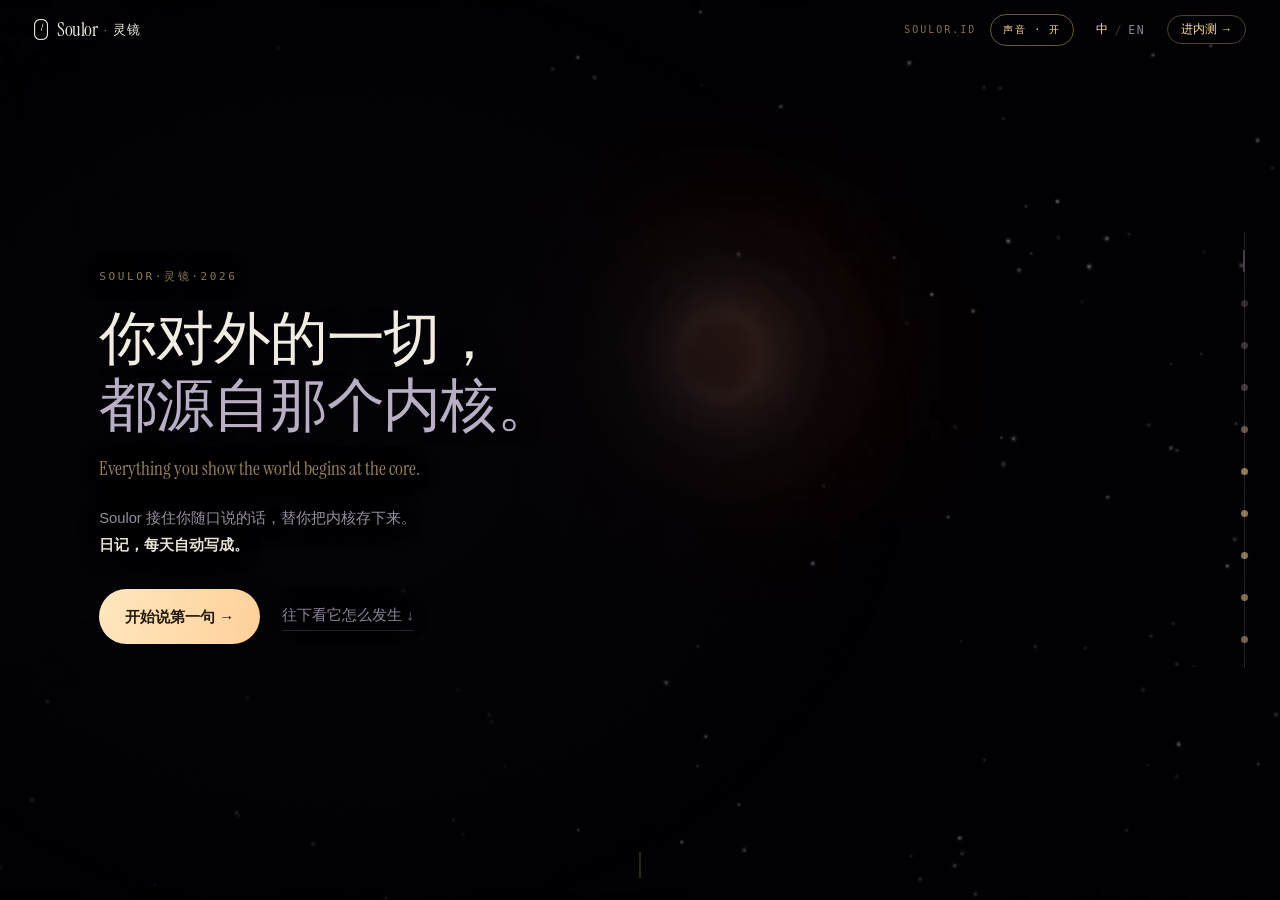
==== next/index.html @ 2510a5b5 "site/next: 撤掉 autoplay 属性（是它把画面弄死的）+ 海报推镜做成真看得见的动 Trev 从微信打开，诊断屏读数：H.264:probably（回落那个 bug 不是他遇到的）、 " ====
<!doctype html>
<!-- ══════════════════════════════════════════════════════════════════
  /next/「一夜」二版（2026-08-02 Trev 五条拍板后重造）：
  **这份文件 = 根站 deploy/index.html 逐字为底 + FILM 层**。
  Trev 原话：「第一版我更喜欢原版的uiux」「拉条直接用原版的代码」「我喜欢原版显示
  soulor.id, 然后还有做中英文版本」「手机直接照搬原版」——所以不再往旧 /next/ 里
  一块块搬原版，而是反过来：原版整个当底（hero/拉条/双语/顶栏/手机档一字不动），
  只叠两样「一夜」独有的：
    ① FILM 镜头层：#stage 十章 Seedance 实拍（ch0~ch9.webm/mp4，海报 ch*.jpg），
       原版 canvas 引擎仍在跑（readScroll 驱动文字/拉条/导航），只是 draw() 被
       window.FILM 旗子拦下、#sky 透明——画的核让位给拍的核。
    ② 氛围声 bgm.m4a：默认开（autoplay 被挡就等第一次手势，见 FILM 模块）。
  手机（≤820px）和 prefers-reduced-motion 走 LITE：只出海报不建 <video>——
  这就是旧版「演示还是在卡」的修法，也是照搬原版手机档的一部分。
  改根站文案时记得两边同步（装配记录：brain/LOG.md 2026-08-02）。
════════════════════════════════════════════════════════════════════ -->
<html lang="zh-CN">
<head>
<meta charset="utf-8">
<meta name="viewport" content="width=device-width,initial-scale=1,viewport-fit=cover">
<title>Soulor·灵镜 — 一夜</title>
<meta name="description" content="你对外的一切，都源自那个内核。Soulor 接住你随口说的话，替你把内核存下来。">
<meta property="og:title" content="Soulor·灵镜">
<meta property="og:description" content="你对外的一切，都源自那个内核。Soulor 接住你随口说的话，替你把内核存下来。">
<meta property="og:type" content="website">
<meta property="og:url" content="https://soulor.id/">
<meta name="theme-color" content="#050409">
<!-- favicon 用官网 canvas 真渲染器烘的核（05 成形那一帧裁下来）。
     旧版是 CSS radial-gradient 画的 SVG——正好违反 BRAND.md §4 头两条：
     「光衰减不能用 radial-gradient」「完美的圆是 radial-gradient 的签名」。
     重新生成：scratchpad/mkfavicon.js（按亮部质心居中裁切）。 -->
<link rel="icon" type="image/png" href="[data-uri]"><defs><radialGradient id=%22g%22><stop offset=%220%25%22 stop-color=%22%23FFF6E4%22/><stop offset=%2245%25%22 stop-color=%22%23FFD09A%22/><stop offset=%22100%25%22 stop-color=%22%23050409%22/></radialGradient></defs><rect width=%22100%22 height=%22100%22 fill=%22%23050409%22/><circle cx=%2250%22 cy=%2250%22 r=%2246%22 fill=%22url(%23g)%22/></svg>">
<link rel="stylesheet" href="font.css">
</head>
<body>
<!--
  soulor.id · 一页一格的滚动叙事站
  ────────────────────────────────────────────────────────────
  为什么是"分页"而不是连续滚动（2026-07-28 改版的核心）：
  连续滚动时，画面状态跟着滚动位置连续插值 —— 你停在哪儿它就是哪个中间态，
  永远到不了设计好的那一帧。改成 scroll-snap 分页之后，每一页都精确落在
  它的关键帧上（吸附后 scrollTop 是页高的整数倍，插值系数正好是 0 或 1），
  动图表现才稳定、每一页才是"被设计过的构图"。

  单主题：这是一个刻意的黑夜世界，不做浅色适配。这是**选择**不是遗漏 ——
  整页讲的是"星尘被引力聚拢、点亮成太阳"，白底会把它讲成另一件事。

  性能：所有逐像素的东西（雾核 / 日冕 / 光球层 / 星球）只在启动和 resize 时
  烘焙一次，烘成 offscreen sprite。主循环里只有 drawImage / arc / fillText。
-->

<style>
/* Instrument Serif 见 font.css（同域加载，禁第三方字体源——国内访问不到） */

:root{
  --bg:#050409;
  --ink:#F2EDE4;
  --ink2:#B9AFC4;
  --mut:#8B8395;
  --core:#FFD9A0;
  --core2:#E5B584;
  --line:#26202E;
  --serif:"Instrument Serif",Georgia,serif;          /* 只给拉丁 / 数字，永不套中文 */
  --sans:"PingFang SC","Hiragino Sans GB",-apple-system,BlinkMacSystemFont,sans-serif;
  --mono:ui-monospace,SFMono-Regular,Menlo,monospace;
}

*{box-sizing:border-box}
html,body{margin:0;padding:0;height:100%;overflow:hidden;background:var(--bg)}
body{
  color:var(--ink);font-family:var(--sans);font-size:15px;line-height:1.8;
  -webkit-font-smoothing:antialiased;text-rendering:optimizeLegibility;
  -webkit-text-size-adjust:100%;
}
/* 04 点亮之后：光碰到了字。幅度极小，是"被照到"不是换主题。 */
body.lit{--ink:#F6EFE2}

a{color:inherit}
a:focus-visible,button:focus-visible,#deck:focus-visible{outline:2px solid rgba(255,217,160,.55);outline-offset:3px;border-radius:4px}

/* ── 底层：canvas + 雾 + 颗粒 ── */
#sky{position:fixed;inset:0;width:100%;height:100%;z-index:0;display:block;pointer-events:none}
#fog{position:fixed;inset:0;z-index:1;pointer-events:none;display:none}
#grain{position:fixed;inset:0;z-index:1;opacity:.05;mix-blend-mode:overlay;pointer-events:none}

/* ── FILM 镜头层 ── */
#stage{position:fixed;inset:0;z-index:0;pointer-events:none;background:#050409}
.scene{position:absolute;inset:0;opacity:0;transition:opacity .9s ease;
  background-size:cover;background-position:center;background-repeat:no-repeat}
/* ch7 的四颗星球标签（约会/招聘/陪伴/还没被发明的）。
   ⚠️ 这四个词是这一章论点的落点（「每个 app 都在从零猜你是谁」），不是装饰。
   v2 重建时它们随 canvas 一起消失了——原版是画在 canvas 上的，而 FILM 版把
   canvas 整个关了（#sky opacity 0），于是桌面手机都只剩四个没名字的球。
   现在改成 DOM，坐标钉在**画面的归一化坐标**上，由 layoutPlabs() 按
   object-fit:cover 的真实取景框换算成屏幕坐标（换素材＝重量一次质心）。
   中英切换白送：挂了 data-en，语言切换器扫的就是这个属性。 */
.plab{position:absolute;white-space:nowrap;z-index:2;
  font-family:var(--mono);font-size:clamp(9px,.72vw,11px);letter-spacing:.16em;
  color:rgba(255,217,160,.72);text-shadow:0 1px 6px rgba(5,4,9,.95);
  font-style:normal;pointer-events:none;opacity:0;transition:opacity .7s ease .5s}
.scene.on .plab{opacity:1}
.scene.on{opacity:1}
.scene video{position:absolute;inset:0;width:100%;height:100%;object-fit:cover;
  opacity:0;transition:opacity .6s ease}
.scene video.vp{opacity:1}
/* ── 氛围声开关（默认开，见 FILM 模块）── */
#snd{background:none;border:1px solid var(--line);color:var(--mut);border-radius:999px;
  font-family:var(--mono);font-size:10px;letter-spacing:.16em;padding:8px 12px;cursor:pointer;
  transition:color .3s,border-color .3s;white-space:nowrap}
#snd.on{color:var(--core);border-color:rgba(255,217,160,.4)}
@media(max-width:560px){#snd{padding:7px 9px;letter-spacing:.1em}}
/* ch4 是一次性叙事章（弧从左到右生成）：桌面底图用「空场」首帧，避免 满弧海报→空场视频
   的闪跳；手机 LITE 只看海报，必须是完成态满弧——所以只在桌面覆盖。!important 压 inline。 */
@media(min-width:821px){.scene[data-i="4"]{background-image:url(ch4-first.jpg)!important}}

/* ══ 手机版式三版：字上·带下（Trev 2026-08-02：「第4页的排版是最好的，其他字放得过低；
   字在中间是最重要的，阅读体验做好，再根据手机排版调背景位置」）══
   二版的思路是「按章裁切竖屏画面」——裁就必有取舍（七章主体曾整个被裁在画外，
   救回来又压了字）。三版换逻辑：**背景不再竖裁**，整幅 16:9 横带摆在字的下方
   （ch7 羽化带的推广），主体永远完整、字永远从顶上开始（ch4 范式）。
   带的几何：宽=屏宽，高=vw×9/16（402→226px），钉在纵向 74%（402×774 上带占
   [52%,82%] 屏高；375×667 上 [51%,82%]——两档几乎一致，一套羽化段通用）。
   字的对比度仍由 section::before 暗罩层独立保证（后面的块，上暗下透）。 */
@media(max-width:820px){
  /* 带**贴屏底**（Trev：字居中优先，背景位置服从排版）：402×774 上带占 [71%,100%]，
     主体（太阳/星球）落在 ≈85% 屏高——正好在正文块下方那条透出带里。
     钉 84% 那版被暗罩连带压掉了，ch7 的星球标签几乎看不见（联络表逮的）。 */
  .scene{background-size:100% auto!important;background-position:center 100%!important;
    background-repeat:no-repeat;
    /* 只羽化带顶（带底贴屏边不用羽）：段位贴着带算，带顶 ≈71% 屏高 */
    -webkit-mask-image:linear-gradient(180deg,transparent 64%,#000 76%,#000 100%);
    mask-image:linear-gradient(180deg,transparent 64%,#000 76%,#000 100%)}
  /* 视频同几何：contain 到屏宽、钉同一纵位——和海报带严丝合缝，全帧无裁切 */
  .scene video{object-fit:contain;object-position:center 100%}
  /* 背景层按章提亮（字的对比度靠暗罩层，与此无关）。暗章 1.4~1.5；
     烬日只 1.12（提多了就"点亮"了）；亮章不提。 */
  .scene{filter:brightness(var(--mb,1)) saturate(1.05)}
  .scene[data-i="0"]{--mb:1.75}
  .scene[data-i="1"]{--mb:1.7}
  .scene[data-i="2"]{--mb:1.65}
  .scene[data-i="3"]{--mb:1.65}
  .scene[data-i="4"]{--mb:1.7}
  /* ch6 是「已成形但还没点亮」的烬日，本来就该是十章里最暗的一章——但 1.25 档在
     手机上整屏峰值只有 109，等于没有亮点（一团看不出形状的灰）。提到 1.45 后峰值
     ≈124，仍不到 ch5 的一半（255），"还没亮"读得出来，形状也终于看得见。 */
  .scene[data-i="6"]{--mb:1.45}
  /* ch7 素材本身就是十章里最亮的（峰 251），1.5 档只是把整幅雾一起抬起来、
     黑场发灰、星球反而糊在背景里。1.2 档黑得下去，四颗星球才立得出来。
     ⚠️ 核心那团发灰是**素材自带**的（源图核心像素 (255,255,217)，盘内近中性灰），
     不是这里提亮提出来的——降到 1.0 照样灰。要根治得重生成 ch7，留给下一轮。 */
  .scene[data-i="7"]{--mb:1.2}
  .scene[data-i="5"]{--mb:1.15}
  .scene[data-i="8"]{--mb:1.2}
  .scene[data-i="9"]{--mb:1.2}
  /* 🔴 海报自己的推镜——**这是"页面还活着"的下限，不是装饰**。
     微信/QQ 等 App 内置浏览器对静音视频自动播放是**硬拦截**（平台规则，绕不过，
     Trev 真机诊断屏实锤 NotAllowedError）。视频播不了的时候，页面全靠这一层还在动；
     它一停，用户看到的就是一张死图——2026-08-02 Trev 从微信打开：「动画都没了」。
     原来 26s 走 5% 缩放，算下来每秒变化 0.2%，等于没动。现在 20s 走 8.5%，看得见。
     ⚠️ **只许纵向推近，不许左右横移**：Trev 早前明令「画面左右乱动」要修掉。
     ⚠️ 曲线必须是 **linear**：ease-in-out 在一个来回的两端几乎是静止的，用户什么时候
     看到全凭运气——实测同一条动画，落在慢相位时 5s 只有 3.6% 的像素在变，快相位有 11%。
     推镜要的是匀速，不是呼吸。
     transform-origin 钉在底边——画面带本来就贴屏底，从中心缩放会把带的下沿顶出画外。 */
  .scene{transform-origin:50% 100%}
  .scene.on{animation:mbdrift 20s linear infinite alternate}
  .scene.on:has(video.vp){animation:none}   /* 视频真播起来了就让位给它 */
  @keyframes mbdrift{
    from{transform:scale(1.015) translateY(0)}
    to{transform:scale(1.10) translateY(-2%)}
  }
  @media(prefers-reduced-motion:reduce){.scene.on{animation:none}}
  .plab{font-size:8.5px;letter-spacing:.1em}
}

/* ── 分页容器 ──
   固定满屏 + 自己滚动：section 用 height:100% 就精确等于视口高，
   完全绕开 vh/svh 和移动端地址栏收合带来的高度抖动。 */
#deck{
  position:fixed;inset:0;z-index:2;
  overflow-y:scroll;overflow-x:hidden;
  scroll-snap-type:y mandatory;
  overscroll-behavior:contain;
  -webkit-overflow-scrolling:touch;
  scrollbar-width:none;
}
#deck::-webkit-scrollbar{display:none}
#deck.scrubbing{scroll-snap-type:none}

section{
  position:relative;height:100%;width:100%;
  scroll-snap-align:start;scroll-snap-stop:always;
  display:flex;align-items:center;
  padding:0 clamp(24px,6vw,80px);
}
/* 正文列局部径向暗化：让字永远不压在亮部上。
   贴在 section 上做整幅出血 —— 贴在文字列上会在盒子边缘留一道可见的接缝。 */
section::before{
  content:'';position:absolute;inset:0;z-index:-1;pointer-events:none;
  background:radial-gradient(58% 70% at 27% 50%,rgba(5,4,9,.88),rgba(5,4,9,.52) 44%,rgba(5,4,9,0) 76%);
}
/* 照亮页的暗化区要压在文字上，不能盖住左上那个核——这一页的论点就是那个核 */
#planets::before{background:radial-gradient(52% 46% at 26% 74%,rgba(5,4,9,.94),rgba(5,4,9,.62) 46%,rgba(5,4,9,0) 78%)}

.col{
  position:relative;width:100%;max-width:560px;
  padding:76px 0 64px;
  text-shadow:0 1px 24px rgba(5,4,9,.9);
}

/* ── 入场：行升起 ── */
.ln{display:block;overflow:hidden;padding-bottom:.09em;margin-bottom:-.09em}
.ln>i{display:block;font-style:normal;transform:translateY(110%);transition:transform .78s cubic-bezier(.16,.8,.24,1)}
.on .ln>i{transform:none}
.on .ln:nth-child(1)>i{transition-delay:.04s}
.on .ln:nth-child(2)>i{transition-delay:.14s}
.fu{opacity:0;transform:translateY(9px);transition:opacity .7s ease,transform .7s ease}
.on .fu{opacity:1;transform:none}
.on .fu.d1{transition-delay:.24s}
.on .fu.d2{transition-delay:.36s}
.on .fu.d3{transition-delay:.50s}
.on .fu.d4{transition-delay:.62s}

/* ── 字级：同时对宽度和高度做 clamp，矮屏自动收，保证一页装得下 ── */
.eyebrow{
  font-family:var(--mono);font-size:9.5px;letter-spacing:.22em;
  color:rgba(255,217,160,.55);margin:0 0 18px;line-height:1.6;
}
h1,h2{
  margin:0;font-family:var(--sans);font-weight:500;
  font-size:clamp(24px,min(4.6vw,5.3vh),50px);
  line-height:1.25;letter-spacing:-.01em;
}
.l1{color:var(--ink);transition:color .8s ease}
.l2{color:var(--ink2);transition:color .8s ease}
.en{
  margin:15px 0 0;font-family:var(--serif);font-weight:400;
  font-size:clamp(14px,min(1.6vw,2.1vh),19px);line-height:1.42;color:rgba(255,217,160,.6);
}
.body{margin:19px 0 0;font-size:clamp(13px,min(1.16vw,1.72vh),14.8px);line-height:1.78;color:#98909F}
.sub{margin:19px 0 0;font-size:clamp(13px,min(1.16vw,1.72vh),14.8px);line-height:1.76;color:#98909F}
.sub b{color:#E8E2D6;font-weight:600}
.sub .nb{display:block;white-space:nowrap}
@media(max-width:640px){.sub .nb{white-space:normal}}

/* ── hero ── */
.actions{margin-top:26px;display:flex;flex-wrap:wrap;gap:12px 18px;align-items:center}
.cta{
  display:inline-flex;align-items:center;gap:8px;padding:12px 22px;border-radius:999px;
  text-decoration:none;font-size:13.5px;font-weight:600;text-shadow:none;
  color:#241A0C;background:linear-gradient(100deg,#FFE7BE,#FFD09A);
  box-shadow:0 0 0 0 rgba(255,209,154,.4);transition:box-shadow .4s ease,transform .25s ease;
}
.cta:hover{box-shadow:0 0 32px 0 rgba(255,209,154,.28);transform:translateY(-1px)}
.ghost{font-size:13px;color:#8B8395;text-decoration:none;border-bottom:1px solid #2A2632;padding-bottom:2px}
.ghost:hover{color:#C9C1D4}
.hint{
  position:absolute;left:50%;bottom:22px;width:1px;height:26px;
  background:rgba(255,217,160,.35);transform-origin:top center;
  transform:translateX(-50%);animation:breathe 3s ease-in-out infinite;
}
@keyframes breathe{
  0%,100%{transform:translateX(-50%) scaleY(.34);opacity:.5}
  50%    {transform:translateX(-50%) scaleY(1);opacity:1}
}

/* ── 通用 vignette 卡 ── */
.card{
  margin:22px 0 0;max-width:420px;padding:15px 18px;border-radius:14px;
  background:rgba(20,16,25,.78);border:1px solid #2E2A3A;
  backdrop-filter:blur(6px);-webkit-backdrop-filter:blur(6px);text-shadow:none;
}
.lab{font-family:var(--mono);font-size:9.5px;letter-spacing:.2em;color:rgba(255,217,160,.55);line-height:1.6}
.foot{margin-top:10px;font-family:var(--mono);font-size:9.5px;letter-spacing:.14em;color:#7C7488;line-height:1.6}
.bub{max-width:92%;padding:9px 13px;border-radius:14px;font-size:13.4px;line-height:1.6;width:fit-content}
.bub.me{
  margin:11px 0 0 auto;border-bottom-right-radius:5px;color:#EFE7DA;
  background:linear-gradient(100deg,rgba(255,222,180,.17),rgba(255,205,150,.10));
  border:1px solid rgba(255,217,160,.22);
}
.bub.ai{margin:9px auto 0 0;border-bottom-left-radius:5px;color:#B4ABBE;background:transparent;border:1px solid #302B3C}
.face{margin:11px 0 0;font-size:15.4px;line-height:1.68;color:#E4DCEB}
.face.sm{font-size:13.6px;line-height:1.72;color:#C6BDD2}
.dateline{margin-top:11px;font-size:13.6px;color:var(--core2);line-height:1.4}
.dateline .n{font-family:var(--serif);font-size:19px;letter-spacing:.01em}

/* ── 05 两条轴：六个人格声音 × 四个生活场景 ──
   🔴 这两个数字和 chip 名字必须跟代码对账，别照抄文档：
   `mirror/src/services/context.ts` 的 ALL_CATEGORIES / ALL_DOMAINS。
   2026-07-29 第三轮同时动过两条轴：品类新增「应对风格」（6 个）；
   场景把 自我/生活/成长 并进「独处」（4 个）。 */
.axes{margin:18px 0 0;display:flex;flex-direction:column;gap:9px}
.ax{display:flex;flex-wrap:wrap;gap:6px;align-items:center}
.axlab{
  font-family:var(--mono);font-size:9px;letter-spacing:.18em;line-height:1.5;
  color:rgba(255,217,160,.5);margin-right:1px;white-space:nowrap;
}
.chips{display:flex;flex-wrap:wrap;gap:6px;margin:20px 0 0}
.chip{
  font-family:var(--mono);font-size:10px;letter-spacing:.08em;line-height:1.5;
  border:1px solid var(--line);border-radius:999px;padding:4px 10px;color:#9C93A8;
  background:rgba(12,10,17,.5);text-shadow:none;
}
.duo{display:grid;gap:10px;grid-template-columns:1fr;margin-top:18px}
@media(min-width:641px){.duo{grid-template-columns:1fr 1fr}}
.duo .card{margin:0;max-width:none;padding:14px 15px}
.duo .card p{margin:8px 0 0;font-size:13.4px;line-height:1.62;color:#DCD4E4}
.duo .card.dim{background:rgba(13,11,18,.72);border-color:#241F2E}
.duo .card.dim p{color:#948BA1}
.duo .card.dim .lab{color:rgba(255,217,160,.32)}
.duo .card.dim .foot{color:#5F5870}

/* ── 06 词源行 ── */
.etym{margin:24px 0 0;font-size:clamp(13px,min(1.2vw,1.8vh),15px);line-height:1.8;color:var(--ink2)}
.etym .s{font-family:var(--serif);font-size:1.18em;letter-spacing:.01em;color:#DCCDB6}

/* ── 07 三张事实卡 ── */
.facts{display:flex;flex-direction:column;gap:10px;margin-top:20px;max-width:460px}
.fact{
  padding:13px 17px;border-radius:14px;text-shadow:none;
  background:rgba(20,16,25,.78);border:1px solid #2E2A3A;
  backdrop-filter:blur(6px);-webkit-backdrop-filter:blur(6px);
}
.fact p{margin:6px 0 0;font-size:13.4px;line-height:1.64;color:#ADA4B8}

/* ── 08 begin ── */
#begin{flex-direction:column;justify-content:center;align-items:stretch}
#begin .col{max-width:840px;padding:0}
.mailrow{margin:20px 0 0;font-family:var(--mono);font-size:12px;color:#8B8395;letter-spacing:.04em}
.mailrow a{color:var(--core);text-decoration:none;border-bottom:1px solid rgba(255,217,160,.25);padding-bottom:1px;transition:border-color .3s ease}
.mailrow a:hover{border-bottom-color:var(--core)}
.footbar{
  position:absolute;left:clamp(24px,6vw,80px);right:clamp(24px,6vw,80px);bottom:20px;
  padding-top:14px;border-top:1px solid var(--line);
  display:flex;justify-content:space-between;align-items:center;gap:10px 20px;flex-wrap:wrap;
}
.footbar .l{font-size:12px;color:var(--mut)}
.footbar .r{font-family:var(--mono);font-size:10px;letter-spacing:.16em;color:rgba(255,217,160,.45)}

/* ── Nav ── */
#nav{
  position:fixed;top:0;left:0;right:0;z-index:30;
  display:flex;align-items:center;gap:14px;
  padding:13px clamp(18px,4vw,34px);
  border-bottom:1px solid transparent;
  transition:background .45s ease,backdrop-filter .45s ease,border-color .45s ease;
}
#nav.scrolled{background:rgba(5,4,9,.55);backdrop-filter:blur(12px);-webkit-backdrop-filter:blur(12px);border-bottom-color:var(--line)}
#nav .brand{display:flex;align-items:center;gap:9px;text-decoration:none}
/* 就是 App 里那张 logo-mark.png（一面竖向胶囊镜，内里一道斜切反光）。
   它是 alpha 形状、RN 用 tintColor 上色，所以网页侧也走 mask-image 而不是 <img>，
   这样才能跟 App 一样按主题着色，而不是烙死一个颜色。 */
#nav .mark{
  width:14px;height:21.2px;flex:none;background:#F4EFE6;
  -webkit-mask:url([data-uri]) center/contain no-repeat;
          mask:url([data-uri]) center/contain no-repeat;
}
#nav .wordmark{font-family:var(--serif);font-size:19px;letter-spacing:-.022em;color:#F4EFE6;line-height:1}
/* 字标定稿②「同色一体」（2026-08-02 Trev 拍板，规范 brain/BRAND.md §5）：Soulor·灵镜 中点相连、
   灵镜同主字色、字号=拉丁×0.68、字距 .05em；中点主字色 55% 透明。 */
#nav .dotmark{color:#F4EFE6;opacity:.55;font-size:13px;line-height:1;margin:0 -3px}
#nav .zhmark{color:#F4EFE6;font-size:13px;letter-spacing:.05em;line-height:1}
#nav .dom{font-family:var(--mono);font-size:10px;letter-spacing:.2em;color:rgba(255,217,160,.5);margin-left:auto}
#nav .pill{
  font-size:11.5px;padding:6px 13px;border-radius:999px;line-height:1.3;
  border:1px solid rgba(255,217,160,.3);color:var(--core);text-decoration:none;white-space:nowrap;
  transition:background .3s ease,border-color .3s ease;
}
#nav .pill:hover{background:rgba(255,217,160,.1);border-color:rgba(255,217,160,.55)}
@media(max-width:430px){#nav .dom{display:none}#nav .pill{margin-left:auto}}

/* ── 中/EN 切换 ──
   两种语言都放在同一个文件里（每个文案元素挂 data-en），切换只换 textContent。
   不做两个 HTML：官网现在是「一个自包含文件、零外部请求」，分家就要维护两份、
   而且两个对外链接（Pages + Artifact 镜像）的推送流程都要翻倍。 */
#langbtn{
  display:inline-flex;align-items:center;gap:5px;background:none;border:0;cursor:pointer;
  font-family:var(--mono);font-size:10px;letter-spacing:.14em;padding:8px 6px;
  color:var(--mut);transition:color .3s ease;
}
#langbtn:hover{color:var(--ink2)}
#langbtn .sep{opacity:.4}
#langbtn .on{color:var(--core)}
#langbtn .off{color:var(--mut)}
html[data-lang="en"] #langbtn .on{color:var(--mut)}
html[data-lang="en"] #langbtn .off{color:var(--core)}
/* 英文版把衬线英文副题藏掉：那一行本来就是中文标题的英文，
   标题已经翻成英文了再留着就是同一句说两遍。 */
html[data-lang="en"] .en{display:none}
/* 🔴 BRAND.md §5：拉丁展示字一律 Instrument Serif 400，字距收到 -.022em。
   中文标题走 PingFang（Instrument Serif 没有中文字形，套上去会掉字），
   所以这条只在英文版生效——两种语言的标题本来就该是两种字。 */
html[data-lang="en"] h1,
html[data-lang="en"] h2{font-family:var(--serif);font-weight:400;letter-spacing:-.022em}
@media(min-width:800px){#langbtn{font-size:11.5px;padding:9px 8px}}

/* ── 右侧拉条（scrubber）──
   不只是进度指示：点的颜色按那一页的亮度排，从冷灰一路烧到核金，
   所以拉条本身就是这个故事的缩影 —— 一眼看得见"天要亮了"。 */
#rail{
  position:fixed;right:0;top:0;bottom:0;width:46px;z-index:30;
  display:flex;flex-direction:column;align-items:center;justify-content:center;
  pointer-events:none;   /* 只有点那一段可抓，其余让滚动穿过去 */
}
#rail.drag .railtrack{cursor:grabbing}
@media(max-width:560px){#rail{width:34px}}
.railtrack{
  position:relative;display:flex;flex-direction:column;align-items:center;gap:13px;
  padding:14px 12px;pointer-events:auto;touch-action:none;cursor:grab;
}
@media(max-height:600px){.railtrack{gap:9px}}
.railline{
  position:absolute;left:50%;top:0;bottom:0;width:1px;margin-left:-.5px;
  background:#241F2E;
}
.railfill{
  position:absolute;left:50%;top:0;width:1px;margin-left:-.5px;height:0;
  background:linear-gradient(180deg,rgba(255,217,160,.10),rgba(255,217,160,.62));
  transition:height .34s cubic-bezier(.16,.8,.24,1);
}
.railtrack a{
  position:relative;width:18px;height:14px;display:flex;align-items:center;justify-content:center;
  text-decoration:none;
}
.railtrack a b{
  display:block;width:5px;height:5px;border-radius:3px;background:#3B3446;
  transition:width .42s cubic-bezier(.16,.8,.24,1),height .42s cubic-bezier(.16,.8,.24,1),
             background .5s ease,box-shadow .5s ease,opacity .4s ease;
  opacity:.55;
}
.railtrack a.act b{width:2px;height:15px;opacity:1}
.railtrack a span{
  position:absolute;right:24px;top:50%;transform:translateY(-50%) translateX(4px);white-space:nowrap;
  font-family:var(--mono);font-size:9px;letter-spacing:.16em;color:rgba(255,217,160,.66);
  opacity:0;transition:opacity .28s ease,transform .28s ease;pointer-events:none;
}
.railtrack a:hover span,.railtrack a:focus-visible span,#rail.drag a.act span{opacity:1;transform:translateY(-50%) translateX(0)}

/* ══════════════════════════════════════════════════════════════════════════
   桌面层（≥800px）—— 2026-07-29 新增

   在这之前**整份样式表只有 max-width 断点**："桌面"不是一个被设计过的档，
   只是"没触发手机覆盖"的默认态，而那个默认态每个数值都是照手机一列字校准的：
   正文列被 max-width:560px 焊死贴在左边，正文上限 14.8px、eyebrow 固定 9.5px
   （跟手机一模一样）。实测 2560 宽的屏上正文列只占 22%，右边 1920px 全空。
   Trev 原话：「网页版看着很别扭，他好像就是为手机看而做的一样。字都在左边，
   而且字都太小了。」这一层专治那个 —— **手机档一个像素都不动**。

   构图分两种（Trev 2026-07-29 拍板「按页分开处理」）：
   · 叙事页（hero / 虚无 / 照亮 / 开始）：保留大留白和暗场。那是故事的一部分，
     大屏上反而更有张力，只把尺度做对，不塞东西进去填空。
   · 功能页（`.split`：第一句/聚拢/点亮/成形/诚实/主权）：打开成**真两栏**，
     文案在左、演示卡在右，右边不再是空的。两栏顺带把纵向压力卸掉一大半 ——
     卡片从竖直堆叠里挪出去了，矮窗口反而更安全。

   ⚠️ 两条硬约束，改这一层之前必须知道：
   1. 整站是 `scroll-snap-type:y mandatory`，**每页必须在一屏内装得下**，
      装不下的内容永远滚不到、看不见。所以每个字号都同时对 vw 和 vh 做 clamp，
      vh 那一项是矮窗口的保险丝。改完必须重跑 verify-fit.js（含 1440×720、
      1024×620 这些"宽但矮"的窗口，那是最容易翻车的一档）。
   2. 这一块必须放在下面 `max-height:660px` 那些**按高度收紧**的块**之前**，
      否则宽而矮的窗口会丢掉收紧、直接溢出。间距一律用朴素选择器（`.body`）写，
      好让后面按高度的规则能压过来。
   ══════════════════════════════════════════════════════════════════════════ */
@media(min-width:800px){
  /* 舞台居中：2560 的屏上构图不再散到左上角，而是一整块居中的版面 */
  section{padding:0 clamp(40px,4vw,72px)}
  /* `100% - 96px` 是给右侧拉条留的通道（拉条是 fixed 的，不参与布局，
     不主动让路就会压在正文右边缘上）。左右各收 48px，所以仍然对称居中。 */
  .col{max-width:none;width:min(1240px,100% - 96px);margin-inline:auto}

  /* ── 字级：桌面档重配。原来的上限（正文 14.8 / eyebrow 9.5）是手机数值 ── */
  .eyebrow{font-size:11px;letter-spacing:.24em;margin-bottom:clamp(16px,2.2vh,26px)}
  h1,h2{font-size:clamp(38px,min(4.5vw,8vh),74px);line-height:1.15;letter-spacing:-.02em}
  .en{font-size:clamp(17px,min(1.45vw,2.8vh),25px);margin-top:clamp(13px,2vh,20px)}
  .body,.sub{font-size:clamp(14px,min(1.15vw,2.05vh),17.5px);line-height:1.82;margin-top:clamp(15px,2.5vh,26px)}

  /* 卡片、气泡、标签也都是手机尺寸，一起抬一档 */
  .lab,.foot{font-size:10.5px}
  .card{padding:18px 22px;border-radius:16px}
  .bub{font-size:15px;padding:11px 15px}
  .face{font-size:17.5px;line-height:1.7}
  .face.sm{font-size:15.5px}
  .dateline{font-size:15px}
  .dateline .n{font-size:22px}
  .axlab{font-size:10px}
  .chip{font-size:11.5px;padding:5px 12px}
  .fact{padding:15px 20px}
  .fact p{font-size:15px}
  .duo .card p{font-size:15px}
  .etym{font-size:clamp(15px,min(1.3vw,2.2vh),18px)}
  .cta{font-size:15px;padding:14px 26px}
  .ghost{font-size:14.5px}
  .actions{margin-top:clamp(22px,3.4vh,34px);gap:14px 22px}

  /* ── 功能页：真两栏。左文案 / 右演示卡 ──
     卡片用 grid-row:1/-1 跨满左边所有行再自己垂直居中，
     这样左右两栏各自的高度互不牵扯，左边加一行字不会把卡片顶歪。 */
  section.split .col{
    display:grid;
    /* 左栏要宽到能让最长的一行标题不折 —— 「它才开口说你是谁。」9 字 ×74px
       需要约 660px，左栏给到 .62 才稳。右栏放卡片 440px 足够。 */
    grid-template-columns:minmax(0,1.28fr) minmax(0,.72fr);
    column-gap:clamp(40px,3.8vw,68px);
    align-items:center;
  }
  section.split .col>.eyebrow,
  section.split .col>h2,
  section.split .col>.en,
  section.split .col>.body,
  section.split .col>.axes{grid-column:1}
  section.split .col>.card,
  section.split .col>.facts{
    /* ⚠️ 这里**不能**写 grid-row:1/-1。行是隐式生成的，`-1` 指的是**显式**网格的
       末尾行线，而显式行数是 0 —— 结果 -1 解析成第 1 条线，卡片只占第一行，
       align-self:center 也就无从居中（表现为卡片吊在右上角）。用 span 跨足够多行。 */
    grid-column:2;grid-row:1/span 30;align-self:center;
    margin:0;max-width:none;
  }
  /* 主权页三张事实卡在右栏竖排，间距给足 */
  section.split .col>.facts{gap:14px}

  /* 叙事页：不塞东西，但正文列别拉太宽 —— 中文一行 35~40 字是舒服区间，
     一行 60 字读起来会丢行。 */
  section:not(.split) .body,
  section:not(.split) .sub,
  section:not(.split) .en{max-width:min(46em,720px)}
  #hero .actions{max-width:none}

  /* ── 右侧拉条：整轴放大一档 ──
     原来的 46px 宽 / 5px 圆点 / 9px 标签也是手机尺度，在大屏上小得像个瑕疵。
     ⚠️ 轴变宽之后正文列必须跟着留出通道：`.col` 用 `100% - 96px` 收一档，
     这样左右仍然对称居中，同时保证右边缘永远够不到拉条。
     （窄屏那边是靠 `section{padding-right:46px}` 让路的，两套机制不要混用。） */
  #rail{width:72px}
  .railtrack{gap:20px;padding:18px 16px}
  .railtrack a{width:30px;height:22px}
  .railtrack a b{width:7px;height:7px;border-radius:4px}
  .railtrack a.act b{width:2.5px;height:22px}
  .railtrack a span{right:34px;font-size:12px;letter-spacing:.18em}
}

/* ── 窄屏：上方留给天空，下方交给文字 ── */
@media(max-width:799px){
  /* 右边给拉条让出通道，正文不能跑到点底下 */
  section{padding-right:46px}
  /* 顶部给导航让出通道。⚠️ 这条必须挂在 section 上、不能挂在 .col 上：
     居中是在 section 的**内容盒**里居中，padding 撑开的通道才真的排除掉 nav；
     写在 .col 的 padding 上只是把文字往下推，盒子还是能顶进 nav
     （2026-07-29 手机改居中后，英文版矮屏的成形页标题就是这样压进导航的——
      中文版没露出来，因为英文更长、居中后向上溢出得更多）。 */
  section{padding-top:68px}   /* 实测 nav 底沿 57px，留 11px 呼吸；54px 会压掉 2px */
  .footbar{right:46px}
  /* 手机：正文垂直居中，核在正文**下方**。
     Trev 2026-07-29 定了三轮：先贴底 →「字都太下面了放，应该全部放中间才对」→
     居中之后「放中间就会挡住那个动态图，直接放上面吧文字」→ 靠上之后
     「还是放中间吧」。**以居中为最终**。
     ⚠️ 「居中」这次不再挡动图，关键不在这条 CSS 而在 canvas：核已经从
     「钉在正文**上沿**之上」改成「钉在正文**下沿**之下」
     （`cy = S.cb*H + …`，见 draw() 的 narrowW 分支），幽灵短语也一起翻到了下半屏。
     所以居中现在是把**顶上**让给星尘，而不是像第一次那样把天空吃掉。
     结论：这条要是再改回贴上/贴底，canvas 那半边必须跟着一起改。 */
  section:not(#begin){align-items:center}
  /* ⚠️ 百分比内边距按**宽度**算不是高度，要垂直留白只能写死 px/vh。
     ⚠️ 底部让位只加在 #begin 上——`.footbar` 全站**只出现在 09 那一页**，
     加在通用 .col 上等于让另外 9 页各白占 68px 高度（英文版矮屏就是这么被挤爆的）。 */
  .col{padding:0;max-width:none}
  /* 首屏天上本来就没有核，正文再贴底就会在导航和标题之间空掉半屏。
     让它居中：上方留给幽灵短语，又不至于把字甩到浏览器工具栏边上。
     ⚠️ 必须写成 section#hero：上面那条 `section:not(#begin)` 里的 :not() 取参数的
     特异性，#begin 是 ID，所以那条是 ID 级的，单写 #hero 会被它压掉。 */
  section#hero{align-items:center}
  /* ⚠️ 百分比内边距按**宽度**算不是高度，这里要的是垂直留白，只能写死 px */
  /* hero 天上本来没有核，不需要给核让位，底部也不用躲 footbar（这页没有） */
  #hero .col{padding:28px 0 22px}
  /* 提示竖线在手机上正好卡在浏览器工具栏边上，像个杂物；分页和拉条已经说明了"还有" */
  .hint{display:none}
  section::before{background:none}
  #fog{display:block}
  /* 09 也居中，并且必须给 footbar 留够通道 —— 加了 TestFlight 按钮之后
     内容变高，贴底就会和页脚重叠（Trev 真机截图逮到的）。 */
  #begin{justify-content:center}
  /* footbar 是 position:absolute、不占布局，正文能直接长进去 ——
     2026-07-29 加了 TestFlight 按钮之后就是这么让「或者写信」压在页脚上的。 */
  #begin .col{padding:0 0 clamp(64px,10vh,96px)}
  .card,.facts{max-width:none}
  /* 两条轴在窄屏上收一档 —— 英文 chip 比中文宽得多（"Habits & Preferences" vs
     "习惯与偏好"），在 390px 宽屏上会折成三行，实测让成形页在 390×620 英文版
     超出 51px。mandatory snap 下超出的内容永远看不到，所以这是硬需求不是优化。 */
  .chip{font-size:9.5px;padding:3px 8px;letter-spacing:.04em}
  .ax{gap:5px}
  .axes{gap:7px;margin-top:15px}
  .footbar{bottom:14px}
}
/* 手机三版·字居中（放在 799 块之后：媒体查询不加特异性，顺序说了算）。
   ⚠️ Trev 2026-08-02 连说两遍「不是置上，是置中」——**字在竖直方向居中**是这一版的
   铁律，别再改回 flex-start。三版第一稿理解成了「靠顶」，被当场驳回。
   居中之后背景带要给字让路：带从 74% 沉到 84%（见上面 820 块），
   暗罩也跟着把渐透点下移。 */
@media(max-width:820px){
  section:not(#begin){align-items:center}
  section#hero{align-items:center}
  /* #begin 是 flex-direction:column：竖轴居中走的是 justify-content（基础规则 301 行），
     压 align-items 没用——ch9 就是这么漏网的（验收逮的）。 */
  #begin{justify-content:center}
  .col{padding-top:0}
  #hero .col{padding-top:0}
  /* 🔴 `align-items:center` 居的是**内容盒**的中，不是屏幕的中。上面 532 行给了
     `section{padding-top:68px}`（躲固定导航栏），下边却是 0 —— 于是十章一律**低 34px**，
     两档屏幕、每一章都差这个同一个常数（验收量到「上276/下208」，恒差 68）。
     补一个等量的下内边距，内容盒就重新以视口中线为中心，`center` 才真是屏幕的中。
     ⚠️ 别改成「上下各 34px」省高度：68 是量出来的（导航底沿 57px + 11px 呼吸），
     减了长章的标题就会钻到导航底下。 */
  section{padding-bottom:68px}
  /* ch9 的 .col 原本自带 clamp(64px,10vh,96px) 下内边距给页脚让路；
     现在 section 的 68px 已经把页脚（底 14px + 高 ≈40px）让开了，再叠一层
     会把正文顶到离中线 70px 以上——留一点余量即可。 */
  #begin .col{padding-bottom:16px}
  /* 暗罩只护「裸文字」（标题+正文段落，在正文块中上部），下段放开让带透出来。
     正文块下部是演示卡——`.card/.facts` 自带底色和描边，不靠这层暗罩，
     所以渐透点可以提到 58%，带的主体（≈85%）才不会被一起压死。 */
  /* 渐透点**跟着每章裸文字的实际底部走**（由 fitScrim() 写进 --f0/--f1/--f2）：
     每章正文长短差很多（ch1 三行 vs ch7 五行+公式），写死一套百分比必然有章
     被压暗、有章被漏保护——ch7 就是这么漏的（裸文字压在亮带上，峰值 246）。
     缺省值是「正文中等长度」的安全档，JS 没跑起来也不会糊。 */
  section::before{background:linear-gradient(180deg,
    rgba(5,4,9,.50) 0%,rgba(5,4,9,.74) 22%,
    rgba(5,4,9,.74) var(--f0,50%),rgba(5,4,9,.32) var(--f1,63%),
    rgba(5,4,9,0) var(--f2,74%))!important}
  /* 🔴 #fog 必须在手机上关掉：它是**原版**为「核在上、正文在下」做的**底部**压暗
     （底 0.80 黑度，z-index:1 盖在 #stage 之上），而三版把画面带放到了屏底——
     两层正好打架。实测 ch5 素材峰值 254，到屏幕上只剩 74，就是被它吃掉的。
     字的保护已经全交给 section::before（上暗下透），这层在三版里只有害处。 */
  #fog{display:none!important}
}

/* 矮视口（不分宽窄）：加了「人格声音 × 生活场景」两条轴之后，
   成形页在 1024×620 这种"宽但矮"的窗口下会差几个像素。只按宽度收紧覆盖不到它。 */
@media(max-height:660px){
  .axes{margin-top:12px;gap:6px}
  .card{margin-top:13px}
  /* 行高也收一档：英文正文在 390 宽下是 5 行，1.78 的行高单这一项就吃掉 116px。
     实测 390×620 英文版只差 3px 就装不下——3px 的余量等于没有余量，
     随便改一句文案就会再破，所以这里一次留够。 */
  .body,.sub{margin-top:14px;line-height:1.66}
}

/* 极矮视口（手机横屏、或浏览器上下工具栏都展开时）：整体收紧一档。
   mandatory snap 下装不下的内容是永远看不到的，所以这一档是硬需求不是优化。 */
@media(max-width:820px) and (max-height:580px){
  /* 这一档（横屏 820×580 英文版）正文有 494px 高，比「上下各 68px」留出的 444px 还高，
     严格居中会让标题往上顶进导航栏 14px。对称内边距改不了这件事——居中点就是视口中线，
     只有把中线往下挪才躲得开。所以这一档单独把下边距收到 24px：整体下移 22px，
     580px 高的屏上肉眼看不出偏心，但字不再钻到导航底下。
     ⚠️ 只在这一档破例，别把它抄回上面的通用块——竖屏各档都是严格居中的。 */
  section{padding-bottom:24px}
  h1,h2{font-size:clamp(21px,min(4.6vw,5.6vh),50px);line-height:1.22}
  .col{padding-bottom:7%}
  .eyebrow{margin-bottom:12px}
  .en{margin-top:11px}
  .body,.sub{margin-top:13px;line-height:1.66}
  .card{margin-top:14px;padding:12px 14px}
  .face{margin-top:8px}.face.sm{line-height:1.6}
  .foot{margin-top:7px}
  .dateline{margin-top:8px}
  .chips,.axes{margin-top:13px;gap:5px}
  .ax{gap:5px}
  .chip{padding:3px 8px}
  .facts{margin-top:14px;gap:7px}
  .fact{padding:10px 14px}
  .fact p{margin-top:4px;line-height:1.55}
  .bub{padding:7px 11px}
  .bub.me{margin-top:8px}
  .bub.ai{margin-top:7px}
  .mailrow{margin-top:14px}
}

@media(prefers-reduced-motion:reduce){
  #deck{scroll-behavior:auto}
  .ln>i{transform:none;transition:none}
  .fu{transform:none;transition:opacity .45s ease}
  .on .fu{transform:none}
  .hint{animation:none;transform:translateX(-50%) scaleY(1);opacity:.55}
  .cta,.ghost,.railtrack a b,.railfill,#nav{transition:none}
}
</style>

<canvas id="sky" aria-hidden="true"></canvas>
<div id="fog" aria-hidden="true"></div>
<div id="grain" aria-hidden="true"></div>

<!-- FILM 镜头层（见文件头注释①）：z 与 #sky 同层、DOM 在后，雾/颗粒照旧压在上面 -->
<div id="stage" aria-hidden="true">
  <div class="scene" data-i="0" style="background-image:url(ch0.jpg)"></div>
  <div class="scene" data-i="1" style="background-image:url(ch1.jpg)"></div>
  <div class="scene" data-i="2" style="background-image:url(ch2.jpg)"></div>
  <div class="scene" data-i="3" style="background-image:url(ch3.jpg)"></div>
  <div class="scene" data-i="4" data-once="1" data-mv="1" style="background-image:url(ch4.jpg)"></div>
  <div class="scene" data-i="5" data-mv="1" style="background-image:url(ch5.jpg)"></div>
  <div class="scene" data-i="6" data-mv="1" style="background-image:url(ch6.jpg)"></div>
  <div class="scene" data-i="7" style="background-image:url(ch7.jpg)">
    <i class="plab" data-px="0.695" data-py="0.375" data-en="Dating">约会</i>
    <i class="plab" data-px="0.829" data-py="0.648" data-en="Hiring">招聘</i>
    <i class="plab" data-px="0.601" data-py="0.805" data-en="Companionship">陪伴</i>
    <i class="plab" data-px="0.934" data-py="0.316" data-en="Not yet invented">还没被发明的</i>
  </div>
  <div class="scene" data-i="8" style="background-image:url(ch8.jpg)"></div>
  <div class="scene" data-i="9" style="background-image:url(ch9.jpg)"></div>
</div>

<header id="nav">
  <a class="brand" href="#hero" aria-label="Soulor·灵镜"><span class="mark" aria-hidden="true"></span><span class="wordmark">Soulor</span><span class="dotmark">·</span><span class="zhmark">灵镜</span></a>
  <span class="dom">SOULOR.ID</span>
  <button id="snd" type="button" aria-label="环境声开关 / Ambient sound"></button>
  <button id="langbtn" type="button" aria-label="切换语言 / Switch language"><span class="on">中</span><span class="sep">/</span><span class="off">EN</span></button>
  <a class="pill" href="https://testflight.apple.com/join/Y5j5XjUU" target="_blank" rel="noopener" data-en="Join the beta →">进内测 →</a>
</header>

<nav id="rail" aria-label="章节">
  <div class="railtrack">
    <div class="railline" aria-hidden="true"></div>
    <div class="railfill" aria-hidden="true"></div>
    <a href="#hero"      data-i="0"><b></b><span data-en="Prologue">序幕</span></a>
    <a href="#scatter"   data-i="1"><b></b><span data-en="Scatter">虚无</span></a>
    <a href="#drop"      data-i="2"><b></b><span data-en="One Grain">落下</span></a>
    <a href="#gather"    data-i="3"><b></b><span data-en="Gravity">聚拢</span></a>
    <a href="#ignite"    data-i="4"><b></b><span data-en="First Light">点亮</span></a>
    <a href="#sun"       data-i="5"><b></b><span data-en="Takes Shape">成形</span></a>
    <a href="#honest"    data-i="6"><b></b><span data-en="Honest">诚实</span></a>
    <a href="#planets"   data-i="7"><b></b><span data-en="Every Planet">照亮</span></a>
    <a href="#sovereign" data-i="8"><b></b><span data-en="Yours Alone">主权</span></a>
    <a href="#begin"     data-i="9"><b></b><span data-en="Begin">开始</span></a>
  </div>
</nav>

<main id="deck" tabindex="0">

<section id="hero" data-stage="hero">
  <div class="col">
    <p class="eyebrow fu" data-en="SOULOR·2026">SOULOR·灵镜·2026</p>
    <h1>
      <span class="ln"><i class="l1" data-en="Everything you show the world">你对外的一切，</i></span>
      <span class="ln"><i class="l2" data-en="begins at the core.">都源自那个内核。</i></span>
    </h1>
    <p class="en fu d1">Everything you show the world begins at the core.</p>
    <p class="sub fu d2">
      <span class="nb" data-en="Soulor catches what you say in passing, and keeps your core for you.">Soulor 接住你随口说的话，替你把内核存下来。</span>
      <span class="nb"><b data-en="A diary, written every day, on its own.">日记，每天自动写成。</b></span>
    </p>
    <div class="actions fu d3">
      <a class="cta" href="#begin" data-en="Say your first sentence →">开始说第一句 →</a>
      <a class="ghost" href="#scatter" data-en="See how it happens ↓">往下看它怎么发生 ↓</a>
    </div>
  </div>
  <div class="hint" aria-hidden="true"></div>
</section>

<section id="scatter" data-stage="scatter">
  <div class="col">
    <p class="eyebrow fu" data-en="01 · THE SCATTER">01 · 虚无 / THE SCATTER</p>
    <h2>
      <span class="ln"><i class="l1" data-en="You say thousands of things a day.">你每天说几千句话，</i></span>
      <span class="ln"><i class="l2" data-en="None of them are kept.">留下来的是零。</i></span>
    </h2>
    <p class="en fu d1">A galaxy of dust. Everywhere, and nowhere.</p>
    <p class="body fu d2" data-en="Late-night spirals, messages you never sent, the honest thing you told a friend and forgot by morning — they evaporate faster than you think. Your inner life never stops talking. No one has ever written it down.">深夜的胡思乱想、没发出去的消息、对朋友说过就忘的那句真话——蒸发得比你想的快。你的内心一直在说话，只是从来没有人记下来。</p>
  </div>
</section>

<section id="drop" data-stage="drop" class="split">
  <div class="col">
    <p class="eyebrow fu" data-en="02 · ONE GRAIN">02 · 第一句 / ONE GRAIN</p>
    <h2>
      <span class="ln"><i class="l1" data-en="Say one sentence.">说一句，</i></span>
      <span class="ln"><i class="l2" data-en="One grain settles.">就落下一粒。</i></span>
    </h2>
    <p class="en fu d1">One sentence. One grain of matter.</p>
    <p class="body fu d2" data-en="Drop — say it and go. The AI catches it and files it. No judgment, no advice. That's the end of it; gravity takes the rest.">Drop——随口一句就走。AI 接住它、归好类，不评判、不给建议。说完这件事就结束了，剩下的交给引力。</p>
    <div class="card fu d3">
      <div class="lab" data-en="DROP · SAY IT AND GO">DROP · 随口一句</div>
      <div class="bub me" data-en="In the meeting today, I swallowed what I was about to say.">今天开会，话到嘴边又咽回去了。</div>
      <div class="bub ai" data-en="Caught. Filed under Disposition, in Work. You can go back to it any time.">接住了。归进「特质倾向」，场景是「职场」，随时能翻回来。</div>
    </div>
  </div>
</section>

<section id="gather" data-stage="gather" class="split">
  <div class="col">
    <p class="eyebrow fu" data-en="03 · GRAVITY">03 · 聚拢 / GRAVITY</p>
    <h2>
      <span class="ln"><i class="l1" data-en="When you want to talk it through,">想聊透的时候，</i></span>
      <span class="ln"><i class="l2" data-en="gravity grows.">引力会变大。</i></span>
    </h2>
    <p class="en fu d1">Gravity does the gathering.</p>
    <p class="body fu d2" data-en="Chat — for when you want to go all the way into something. It answers as a witness, unfolding what you said layer by layer, then asks: have I got this right? When you don't know what to say, draw an Echo card.">Chat——想聊透一件事。它见证式地回应，把你的话一层层拆开听懂，最后问你一句：这样理解，对吗？不知道说什么的时候，抽一张回响牌。</p>
    <div class="card fu d3">
      <div class="lab" data-en="ECHO CARD · WHEN YOU DON'T KNOW WHAT TO SAY">回响牌 · 不知道说什么的时候</div>
      <p class="face" data-en="“Lately, was there something small you said you'd let go of — but didn't?”">「最近有没有一件小事，你嘴上说算了，心里其实没算？」</p>
      <div class="foot" data-en="Draw one · answering is optional">抽一张 · 答不答都行</div>
    </div>
  </div>
</section>

<section id="ignite" data-stage="ignite" class="split">
  <div class="col">
    <p class="eyebrow fu" data-en="04 · FIRST LIGHT">04 · 点亮 / FIRST LIGHT</p>
    <h2>
      <!-- 04 标题/正文 2026-08-01 定稿（BRAND.md §2.2）：旧标题「到了晚上/At night, it ignites」
           是十屏里唯一跳出宇宙隐喻的一句，且只为配合 23:59 那个假承诺（App 没有定时系统）而存在。
           机器锁：mirror 的 diaryPromiseCopy.test.ts 会扫这两份 html。别改回去。 -->
      <span class="ln"><i class="l1" data-en="A day of grains.">一天的话落满了，</i></span>
      <span class="ln"><i class="l2" data-en="It lights itself.">它自己亮起来。</i></span>
    </h2>
    <p class="en fu d1">A day of grains. It lights itself.</p>
    <p class="body fu d2" data-en="The words you drop through the day are bent by gravity into an arc of light — a diary, written in your own words, nothing invented. You don't write it. You just talk.">一天里随口落下的话，被引力弯成一道弧光——一篇日记，用你的原话写成，不加想象。你不用写日记，你只要说话。</p>
    <div class="card fu d3">
      <div class="lab" data-en="DIARY · WRITTEN DAILY">日记 · 每天自动写成</div>
      <div class="dateline"><span class="n">7.28</span><span data-en=" · Tue"> · 周二</span></div>
      <p class="face sm" data-en="In the morning you said you swallowed your words. At night you added: it wasn't that hard to say after all. Put those two together — that was today.">白天你说，话到嘴边又咽了回去。到了晚上你补了一句：其实也没那么难开口。这两句放在一起，就是今天。</p>
      <div class="foot" data-en="Written from your 6 sentences today · every one traces back">由你今天的 6 句话写成 · 每句都能翻回原文</div>
    </div>
  </div>
</section>

<section id="sun" data-stage="sun" class="split">
  <div class="col">
    <p class="eyebrow fu" data-en="05 · THE SUN TAKES SHAPE">05 · 成形 / THE SUN TAKES SHAPE</p>
    <h2>
      <span class="ln"><i class="l1" data-en="It speaks only">攒够证据，</i></span>
      <span class="ln"><i class="l2" data-en="with evidence.">它才开口说你是谁。</i></span>
    </h2>
    <p class="en fu d1">It speaks only with evidence.</p>
    <p class="body fu d2" data-en="Say enough, and the fragments gather into a shape: six categories × four settings, every judgment carrying its evidence — one tap back to your own words. A mirror doesn't create you, it only lets you see.">说得够多，碎片自己聚成形状：六个品类 × 四个场景，每一条判断都标着依据，点开就是你的原话。镜子不产生你，它只让你看见。</p>
    <div class="axes fu d3">
      <div class="ax">
        <span class="axlab" data-en="PERSONALITY VOICE · 6">人格声音 · 6</span>
        <span class="chip" data-en="Disposition">特质倾向</span><span class="chip" data-en="Coping Style">应对风格</span><span class="chip" data-en="Values">价值观</span><span class="chip" data-en="Worldview &amp; Beliefs">世界观与信念</span><span class="chip" data-en="Goals &amp; Drives">目标与动机</span><span class="chip" data-en="Habits &amp; Preferences">习惯与偏好</span>
      </div>
      <div class="ax">
        <span class="axlab" data-en="LIFE SETTINGS · 4">生活场景 · 4</span>
        <span class="chip" data-en="Work">职场</span><span class="chip" data-en="Relationships">情感</span><span class="chip" data-en="Family">家庭</span><span class="chip" data-en="Solitude">独处</span>
      </div>
    </div>
    <div class="card fu d4">
      <div class="lab" data-en="PERSONALITY VOICE · DISPOSITION">人格声音 · 特质倾向</div>
      <p class="face sm" data-en="In a crowd, you put your words away.">你在人多的场合，会把话收起来。</p>
      <div class="foot" data-en="From 4 of your own sentences · mostly in Work ›">依据 4 条原话 · 多在「职场」被说起 ›</div>
    </div>
  </div>
</section>

<section id="honest" data-stage="honest" class="split">
  <div class="col">
    <p class="eyebrow fu" data-en="06 · IT SAYS WHEN IT'S UNSURE">06 · 诚实 / IT SAYS WHEN IT'S UNSURE</p>
    <h2>
      <span class="ln"><i class="l1" data-en="When the evidence is thin,">证据不够的时候，</i></span>
      <span class="ln"><i class="l2" data-en="it says so.">它会直说还不够。</i></span>
    </h2>
    <p class="en fu d1">It tells you when it doesn't know yet.</p>
    <p class="body fu d2" data-en="When the light isn't enough, it doesn't force a glow. Better slow than an unfounded &quot;I get you&quot;. That's a rule, not a line of copy.">光不够的时候，它不硬亮。宁可慢，也不给你一个没有依据的「懂你」。这是铁律，不是文案。</p>
    <div class="card dim fu d3">
      <div class="lab" data-en="PERSONALITY VOICE · WORLDVIEW &amp; BELIEFS">人格声音 · 世界观与信念</div>
      <p class="face sm" data-en="3 isn't enough to judge. Slow is fine.">3 条还不够下判断。宁可慢。</p>
      <div class="foot" data-en="Still gathering">还在积累中</div>
    </div>
  </div>
</section>

<section id="planets" data-stage="planets">
  <div class="col">
    <p class="eyebrow fu" data-en="07 · ONE CORE, EVERY PLANET">07 · 照亮 / ONE CORE, EVERY PLANET</p>
    <h2>
      <span class="ln"><i class="l1" data-en="One core.">一个内核，</i></span>
      <span class="ln"><i class="l2" data-en="Every planet lit.">照亮所有星球。</i></span>
    </h2>
    <p class="en fu d1">One core. Every planet lit.</p>
    <p class="body fu d2" data-en="Right now every app guesses who you are from scratch: dating apps hand you a list of tags, job sites ask for your bio again, and the robots to come will have to meet you all over again. A core should be gathered once — and held by you. That's Soulor ID: your solar system, with you at the centre.">现在，每个 app 都在从零猜你是谁：约会软件让你填一遍标签，招聘平台让你再写一遍自我介绍，未来的机器人还要重新认识你一次。内核只该被采集一次——而且该由你自己持有。这就是 Soulor ID：你的太阳系，中心是你。</p>
    <!-- 公式 2026-08-01 Trev 重申版（BRAND.md §1 / BOARD 全员必读卡）：Mirror 入式、「灵镜」进公式。别退回「+ or =」那版。 -->
    <p class="etym fu d3"><span class="s">Soul</span><span data-en=" (soul) + ">（灵魂）＋ </span><span class="s">Mirror</span><span data-en=" (mirror) = ">（镜子）＝ </span><span class="s">Soulor</span><span data-en=" (灵镜 — sounds like ">（灵镜，谐音 </span><span class="s">Solar</span><span data-en=", the sun)"> 太阳）</span></p>
  </div>
</section>

<section id="sovereign" data-stage="sovereign" class="split">
  <div class="col">
    <p class="eyebrow fu" data-en="08 · YOURS ALONE">08 · 主权 / YOURS ALONE</p>
    <h2>
      <span class="ln"><i class="l1" data-en="All of this">这一切，</i></span>
      <span class="ln"><i class="l2" data-en="never leaves your phone.">只发生在你的手机里。</i></span>
    </h2>
    <p class="en fu d1">It never leaves your hand.</p>
    <div class="facts">
      <div class="fact fu d2">
        <div class="lab" data-en="Stored locally">本地存储</div>
        <p data-en="Your data stays on your phone. Not a promise not to look — there is no upload path at all.">数据只在你手机里。不是「承诺不看」，是架构上就没有上传。</p>
      </div>
      <div class="fact fu d3">
        <div class="lab" data-en="No advice">不给建议</div>
        <p data-en="It catches you. It doesn't direct your life.">它接住你，不指导你的人生。</p>
      </div>
      <div class="fact fu d4">
        <div class="lab" data-en="Refutable">可反驳</div>
        <p data-en="Every judgment traces back to your own words — and every one can be deleted.">每条判断都翻得回原话，也都删得掉。</p>
      </div>
    </div>
  </div>
</section>

<section id="begin" data-stage="begin">
  <div class="col">
    <p class="eyebrow fu" data-en="09 · BEGIN">09 · 第一句 / BEGIN</p>
    <h2><span class="ln"><i class="l1" data-en="Begin with one sentence.">从你的第一句开始。</i></span></h2>
    <p class="en fu d1">Begin with one sentence.</p>
    <p class="body fu d2" data-en="The iOS beta is open — install with TestFlight and start talking.">现在是 iOS 内测阶段——用 TestFlight 装上就能说话。</p>
    <div class="actions fu d3">
      <a class="cta" href="https://testflight.apple.com/join/Y5j5XjUU" target="_blank" rel="noopener" data-en="Install with TestFlight →">用 TestFlight 安装 →</a>
    </div>
    <p class="mailrow fu d3"><span data-en="Or write to us: ">或者写信：</span><a href="mailto:hello@soulor.id">hello@soulor.id</a></p>
  </div>
  <div class="footbar">
    <div class="l" data-en="Soulor: a mirror for the soul">Soulor·灵镜：一面灵魂的镜子</div>
    <div class="r">SOULOR.ID · © 2026</div>
  </div>
</section>

</main>

<script>
(function(){
'use strict';

var reduce = window.matchMedia('(prefers-reduced-motion: reduce)').matches;

/* ══════════ 1. 数学 ══════════ */
function sstep(e0,e1,t){ t=(t-e0)/(e1-e0); t=t<0?0:(t>1?1:t); return t*t*(3-2*t); }
function s01(t){ t=t<0?0:(t>1?1:t); return t*t*(3-2*t); }
function clamp(v,a,b){ return v<a?a:(v>b?b:v); }
// 光衰减：物理感的关键是"不是线性"。用 pow 让中心极亮、边缘长尾。
function falloff(d){ var k=1-d; return k<=0?0:Math.pow(k,3.4); }
// 确定性哈希噪声。resize 重烘时表面/布局必须复现，不能用 Math.random。
function hash2(x,y){ var n=Math.sin(x*127.1+y*311.7)*43758.5453123; return n-Math.floor(n); }
function vnoise(x,y){
  var xi=Math.floor(x), yi=Math.floor(y), xf=x-xi, yf=y-yi;
  var u=xf*xf*(3-2*xf), v=yf*yf*(3-2*yf);
  return hash2(xi,yi)*(1-u)*(1-v) + hash2(xi+1,yi)*u*(1-v)
       + hash2(xi,yi+1)*(1-u)*v   + hash2(xi+1,yi+1)*u*v;
}
function fbm(x,y){
  return vnoise(x,y)*.54 + vnoise(x*2.13+5.2,y*2.13+1.3)*.30 + vnoise(x*4.37+9.1,y*4.37+7.7)*.16;
}

/* ══════════ 2. 关键帧表 ══════════
   一页一帧。吸附之后 scrollTop 是页高的整数倍，插值系数正好落在 0/1 上，
   所以每一页看到的都是这张表里写死的那个状态，不是某个中间态。

   solid = 核的"实体度"（这一版新加的那条线）：
     0    纯雾，没有边界，只是一团弥散的光
     0.5  光球层开始从雾里凝出来，边缘半透
     1.0  完全的实体：有临边昏暗、有米粒组织、有色球边，外面才是日冕
   虚 → 实，跟"说的话攒成内核"是同一件事。                         */
// cxw/cyw = 宽屏(≥800)专用的核落位。窄屏走 cx/cy + narrowCX()，两套互不干扰。
// 加这一组的原因：桌面改成两栏之后，演示卡占住了右栏中部，而 cx 原值(.58~.64)
// 正好把核摆在卡片正中间——卡片把太阳切成两半，脚注也被亮部冲淡。见 §桌面层注释。
var KEYS = ['cx','cy','cxw','cyw','cr','lum','grav','spin','disk','rs','pl','ring','solid','halo'];
var KF = [
  {cx:.50,cy:.58,cxw:0.62,cyw:0.52,cr:.30,lum:.012,grav:.02,spin:0,  disk:0,  rs:1.12,pl:0,  ring:0, solid:0,   halo:.18}, // 序幕：最虚无，只有一丝在酝酿
  {cx:.50,cy:.55,cxw:0.64,cyw:0.5,cr:.30,lum:.045,grav:.14,spin:.03,disk:0,  rs:.94, pl:0,  ring:0, solid:0,   halo:.66}, // 虚无：核附近开始聚星辰
  {cx:.62,cy:.50,cxw:0.74,cyw:0.26,cr:.30,lum:.085,grav:.38,spin:.12,disk:.15,rs:.80, pl:0,  ring:0, solid:0,   halo:.42}, // 落下
  {cx:.60,cy:.50,cxw:0.74,cyw:0.26,cr:.32,lum:.14, grav:.72,spin:.55,disk:.80,rs:.55, pl:0,  ring:0, solid:.10, halo:.16}, // 聚拢
  {cx:.60,cy:.48,cxw:0.74,cyw:0.26,cr:.34,lum:.46, grav:.90,spin:.80,disk:.60,rs:.42, pl:0,  ring:0, solid:.58, halo:0}, // 点亮
  {cx:.64,cy:.50,cxw:0.755,cyw:0.27,cr:.40,lum:1.0, grav:1,  spin:1,  disk:.25,rs:.34, pl:0,  ring:0, solid:1.0, halo:0}, // 成形
  {cx:.58,cy:.48,cxw:0.74,cyw:0.26,cr:.37,lum:.95, grav:1,  spin:.95,disk:.24,rs:.32, pl:0,  ring:0, solid:1.0, halo:0}, // 诚实：核几乎不动，让"它会直说还不够"这句自己站住
  {cx:.34,cy:.21,cxw:0.205,cyw:0.125,cr:.26,lum:.92, grav:1,  spin:.90,disk:.22,rs:.26, pl:1,  ring:0, solid:1.0, halo:0}, // 照亮：核抬到左上，让它照得到右下那几颗
  {cx:.50,cy:.44,cxw:0.74,cyw:0.27,cr:.24,lum:.78, grav:1,  spin:.70,disk:.15,rs:.30, pl:.35,ring:1, solid:.92, halo:0}, // 主权
  {cx:.50,cy:.30,cxw:0.5,cyw:0.26,cr:.18,lum:.62, grav:1,  spin:.50,disk:.10,rs:.50, pl:0,  ring:0, solid:.74, halo:0}  // 开始
];

var GHOST_ZH=['算了，没什么','其实我挺累的','这话跟谁说呢','明天再想吧'];
var GHOST_EN=['Never mind.',"I'm actually exhausted.",'Who would I even tell?',"I'll think about it tomorrow."];
var GHOST  = GHOST_ZH;
var PLANETS= [[.70,.34,.038],[.84,.58,.052],[.60,.76,.026],[.93,.28,.017]];
var PLABEL_ZH=['约会','招聘','陪伴','还没被发明的'];
var PLABEL_EN=['Dating','Hiring','Companionship','Not yet invented'];
var PLABEL = PLABEL_ZH;

/* ══════════ 3. sprite 烘焙（一次性；resize 后重烘） ══════════ */

// 弥散光：核还"虚"的时候就是它 —— 没有边界，只有一团连续衰减的光。
// hollow>0 时把中心挖掉，留给光球层，这样核读起来是"凝出来的"而不是"糊上去的"。
function bakeGlow(S, tR, tG, tB, hollow){
  var c=document.createElement('canvas'); c.width=c.height=S;
  var g=c.getContext('2d'), img=g.createImageData(S,S), d=img.data;
  var cc=S*0.5, R=S*0.5;
  for(var y=0;y<S;y++){
    for(var x=0;x<S;x++){
      var dx=(x+0.5-cc)/R, dy=(y+0.5-cc)/R;
      var dist=Math.sqrt(dx*dx+dy*dy);
      var ang=Math.atan2(dy,dx);
      // 外圈不该是完美的圆 —— 完美的圆是 CSS radial-gradient 的签名。
      // 只在外圈叠低频角向起伏，核心盘保持正圆。
      var wob=1 + 0.052*Math.sin(ang*3+0.7) + 0.030*Math.sin(ang*5-1.9) + 0.017*Math.sin(ang*8+3.3);
      var v=falloff(dist/(1+(wob-1)*sstep(0.20,0.78,dist)));
      if(hollow>0) v *= sstep(hollow*0.42, hollow*1.15, dist);   // 给光球层让位
      // 色温：最亮处近白，往外走成暖金，再远成暗紫余色
      var r,gg,b;
      if(v>0.62){ var k=(v-0.62)/0.38; r=255; gg=246+9*k; b=228+27*k; }
      else if(v>0.18){ var k2=(v-0.18)/0.44; r=201+54*k2; gg=123+123*k2; b=74+154*k2; }
      else { var k3=v/0.18; r=5+196*k3; gg=4+119*k3; b=9+65*k3; }
      var a=Math.min(1,v*1.35);
      var pr=r*a*tR, pg=gg*a*tG, pb=b*a*tB;
      // 胶片颗粒集中在中间调：黑场几乎干净、亮部被光压平。全画面等量加噪＝廉价感。
      var lum=(pr*0.30+pg*0.59+pb*0.11)/255;
      var amp=11*(0.22+1.55*Math.sqrt(lum)*(1-lum*0.72))*Math.min(1,v*14);
      var n=(Math.random()-.5)*amp;
      var i4=(y*S+x)*4;
      d[i4]=clamp(pr+n,0,255); d[i4+1]=clamp(pg+n,0,255); d[i4+2]=clamp(pb+n,0,255); d[i4+3]=255;
    }
  }
  g.putImageData(img,0,0); return c;
}

// 光球层：核"实"起来之后的那个面。这是这一版的主角。
// 三样东西让它读起来是实体而不是又一团光：临边昏暗、米粒组织、色球边。
function bakePhotosphere(R){
  R=Math.max(6,Math.round(R));
  var pad=Math.ceil(R*0.34)+2, S=(R+pad)*2;
  var c=document.createElement('canvas'); c.width=c.height=S;
  var g=c.getContext('2d'), img=g.createImageData(S,S), d=img.data;
  var cc=S/2;
  for(var y=0;y<S;y++){
    for(var x=0;x<S;x++){
      var i4=(y*S+x)*4;
      var dx=x+0.5-cc, dy=y+0.5-cc;
      var dd=Math.sqrt(dx*dx+dy*dy), nrm=dd/R;
      if(nrm>1.30) continue;
      if(nrm<=1){
        var nz=Math.sqrt(Math.max(0,1-nrm*nrm));
        // 米粒组织（对流元胞）：球面投影采样，纹理才贴在球上而不是贴在圆盘上
        var ux=(dx/R)/(nz+0.30)*4.6, uy=(dy/R)/(nz+0.30)*4.6;
        var gran=(0.62*fbm(ux,uy)+0.38*fbm(ux*2.6+7.1,uy*2.6-3.3))-0.5;
        // 临边昏暗：I(μ)=I0(1-u(1-μ))，恒星的标志性特征，u≈0.7
        var limb=0.30+0.70*Math.pow(nz,0.52);
        var v=clamp(limb*(1+gran*0.50),0,1);
        var edge=sstep(0,1.7,R-dd);
        // 色温必须跟着亮度大幅摆：中心近白、临边烧成琥珀金。
        // 上一版三个通道一起线性抬，得到的只能是一块灰盘。
        var pr0=Math.min(255,226+29*v);
        var pg0=Math.min(255,150+ 88*Math.pow(v,0.85));
        var pb0=Math.min(255, 72+133*Math.pow(v,1.90));
        // 盘缘的抗锯齿不能淡成透明：外面紧挨着色球，淡成透明会在交界处留一条 1px 暗线。
        // 让它淡向色球的颜色和它 0.36 的起始不透明度，两边就接得上。
        var w=1-edge;
        d[i4]  =Math.round(pr0*(1-w)+255*w);
        d[i4+1]=Math.round(pg0*(1-w)+212*w);
        d[i4+2]=Math.round(pb0*(1-w)+152*w);
        d[i4+3]=Math.round(Math.max(edge,0.36*w)*255);
      }else{
        // 色球：紧贴 limb 外的一薄层，把实体的边"焊"进外面的日冕里
        // 色球只是一薄层热边，不能比盘面还亮 —— 那会把临边昏暗整个盖反
        var t=(nrm-1)/0.24;
        var cv=Math.pow(1-t,2.4)*0.36;
        d[i4]=255; d[i4+1]=212; d[i4+2]=152; d[i4+3]=Math.round(clamp(cv,0,1)*255);
      }
    }
  }
  g.putImageData(img,0,0); return c;
}

// 星球：完全移植内核稿 system 分支的球体代码。光照方向烘焙时固定。
function bakePlanet(pr, ldx, ldy, lz, tintR, tintB, lit, idx){
  pr=Math.max(4,pr);
  var pad=Math.ceil(pr*0.34)+3, S=Math.ceil((pr+pad)*2);
  var c=document.createElement('canvas'); c.width=c.height=S;
  var g=c.getContext('2d'), img=g.createImageData(S,S), d=img.data;
  var px=S/2, py=S/2, lnorm=Math.sqrt(1+lz*lz);
  for(var y=0;y<S;y++){
    for(var x=0;x<S;x++){
      var i4=(y*S+x)*4;
      var ddx=x+0.5-px, ddy=y+0.5-py;
      var dd=Math.sqrt(ddx*ddx+ddy*ddy);
      if(dd>pr){
        // 球体外一圈极薄的前向散射，让球和背景之间有过渡而不是剪贴边
        var hal=Math.pow(Math.max(0,1-(dd-pr)/(pr*0.30)),2.6)*lit*0.42;
        if(hal>0.002){ d[i4]=236; d[i4+1]=204; d[i4+2]=164; d[i4+3]=Math.round(Math.min(1,hal*0.62)*255); }
        continue;
      }
      var nx=ddx/pr, ny=ddy/pr;
      var nz=Math.sqrt(Math.max(0,1-nx*nx-ny*ny));
      var ux=(nx/(nz+0.32))*1.85+idx*17.3, uy=(ny/(nz+0.32))*1.85+idx*9.7;
      var relief=fbm(ux,uy)-0.5;
            // 起伏只能轻扰法线：扰太狠终止线会被搅成锯齿状的怪边，读起来是瑕疵不是地貌
      var lamRaw=(nx*ldx+ny*ldy+nz*lz)/lnorm + relief*0.15*(1-nz*0.45);
      var lam=sstep(-0.11,0.44,lamRaw);      // 终止线是一条更宽的渐变带
      lam *= 0.60+0.40*Math.pow(nz,0.55);    // 临边昏暗
      var alb=0.66+0.68*(0.58*fbm(ux*0.52,uy*0.52)+0.42*fbm(ux*2.7+4.1,uy*2.7-2.3));
      var rim=Math.pow(1-nz,5.5)*Math.max(0,-(nx*ldx+ny*ldy))*lit*1.1;
      var s=Math.min(1, lam*alb*lit*4.4 + lam*0.05 + rim);
      var edge=sstep(0,1.8,pr-dd);
      d[i4]  =Math.round(Math.min(255,(12+218*Math.pow(s,0.86))*tintR));
      d[i4+1]=Math.round(Math.min(255, 13+206*Math.pow(s,0.98)));
      d[i4+2]=Math.round(Math.min(255,(20+182*Math.pow(s,1.22))*tintB));
      d[i4+3]=Math.round(edge*255);
    }
  }
  g.putImageData(img,0,0); return c;
}

function bakeDot(S,r,g0,b){
  var c=document.createElement('canvas'); c.width=c.height=S;
  var x=c.getContext('2d'), img=x.createImageData(S,S), d=img.data;
  for(var y=0;y<S;y++) for(var i=0;i<S;i++){
    var dx=(i+0.5-S/2)/(S/2), dy=(y+0.5-S/2)/(S/2);
    var dd=Math.sqrt(dx*dx+dy*dy), t=Math.max(0,1-dd);
    var v=t*t*0.5+Math.pow(Math.max(0,1-dd*2.4),2)*0.7;
    var k=(y*S+i)*4;
    d[k]=r; d[k+1]=g0; d[k+2]=b; d[k+3]=Math.round(Math.min(1,v)*255);
  }
  x.putImageData(img,0,0); return c;
}

function bakeGrainTile(){
  var S=96,c=document.createElement('canvas'); c.width=c.height=S;
  var x=c.getContext('2d'), img=x.createImageData(S,S), d=img.data;
  for(var i=0;i<d.length;i+=4){ var n=Math.round(Math.random()*255); d[i]=d[i+1]=d[i+2]=n; d[i+3]=255; }
  x.putImageData(img,0,0); return c.toDataURL();
}

/* ══════════ 4. 引擎 ══════════ */
var cv=document.getElementById('sky'), ctx=cv.getContext('2d');
var deck=document.getElementById('deck');
var secEl=[].slice.call(deck.querySelectorAll('section[data-stage]'));
var N=secEl.length;
var railWrap=document.getElementById('rail');
var railA=[].slice.call(railWrap.querySelectorAll('a'));
var railFill=railWrap.querySelector('.railfill');
var navEl=document.getElementById('nav');

var W=0,H=0,M=0,dpr=1,narrowW=false,fewP=false;
var glowHaze=null,glowCorona=null,emberSprite=null,photoSprite=null,photoR=1;
var dotWarm=null,dotCool=null,planetSprites=[],warmGrad=null;
var P=[],ghostIdx=[],dust=[],pdrift=[],colTop=[],colBot=[];
var T=0,last=0,rafId=0,running=false;

/* ══ 核的表面：一段实拍循环，画进核里 ══════════════════════════════
   整站到这里为止都是手画的：核是三层 sprite（弥散雾 + 日冕 + 光球）叠出来的。
   画得再准，光球那一层始终是**一张不动的贴图** —— 恒星表面该有的对流翻涌
   canvas 给不了，硬写噪声只会更假。

   所以从「点亮」这一页开始，**画的核换成拍的核**：
   `core.mp4` 是 Seedance 2.0 以我们自己导出的那一帧为首帧生成的（见
   `export-core-plate.js` / `crop-core-plate.py` / `prompts/core-surface.txt`），
   首尾同帧所以无缝循环，背景是**纯黑**。

   为什么背景必须纯黑：这段视频是用 `lighter`（相加）画上去的，相加混合里
   **黑 = 透明**，所以不需要任何遮罩、边缘天然融进画面。素材的黑够不够黑
   由 `verify-footage.py` 量（实测四角 0.00/255），浏览器解码之后会不会
   变成 16/255（yuv 有限范围）由 `verify-core-video.js` 在真浏览器里量。

   四条铁律，改这段之前先读：
   ① **位置和大小永远由关键帧说了算**，视频只负责表面。所以素材里的球不许自己
      漂、不许自己缩放（`verify-footage.py` 前四项量的就是这个）。
   ② **它是增强不是依赖**。省流、`prefers-reduced-motion`、解码失败、iOS 低电量
      模式挡掉 autoplay —— 任何一条命中，`vidMix` 停在 0，画面**逐像素回到**
      原来那三层 sprite。首屏永远不等它。
   ③ **不在首屏加载**。等 window load 之后的空闲帧才开始取，186KB 不该跟 HTML 抢。
   ④ 接管时 sprite 要**同步淡出**，不能两个一起加 —— 相加叠加会把中心烧成一片
      死白，恰好把想要的米粒组织糊掉。 */
var coreVid=null, vidMix=0, vidOn=false, vidTried=false;
// 素材裁切时用的半宽 = 0.70 × 当时的 coreR（crop-core-plate.py --half 700，coreR 1000）。
// 画的时候必须按同一个比例还原，视频里的球才会和 sprite 的球严丝合缝地重合。
var VID_SPAN=0.70;
// 实拍那层的亮度系数，以及视频进来时 sprite 光球让出多少亮度。
// 两个都**不是拍脑袋的**：`verify-core-video.js` 逐页量「拦掉视频」和「开着视频」
// 两版的核区平均亮度，`on(G) = 其余层 + G × 视频贡献` 是线性的，测两个 G 就能解出
// 让比值落在 1.0 附近的那个值。**换素材、改羽化，都必须重解一次。**
var VID_GAIN=0.34, VID_DIM=0.19;
var pageF=0,nearPage=-1,litDone=false,bloomT=-1,comets=[],cometNext=2.5;
var CUR={},TGT={};
KEYS.forEach(function(k){ CUR[k]=KF[0][k]; TGT[k]=KF[0][k]; });
CUR.ct=0.5; TGT.ct=0.5;   // 正文上沿（占页高的比例）
CUR.cb=0.5; TGT.cb=0.5;   // 正文下沿——窄屏摆核/幽灵短语用的就是这个
                          // ⚠️ ct/cb 都不在 KEYS 里，所以初始化和平滑都得单独写；
                          // 漏了平滑那一步 CUR.cb 就是 undefined，cy 会算成 NaN、核直接不画

function narrowCX(v){ return 0.5+(v-0.5)*0.71; }    // 照亮页 .22 → .30
function narrowCY(v){ return 0.26+(v-0.5)*0.42; }   // 核抬到上方，下方留给文字

function buildParticles(){
  var n=fewP?360:600;
  P=[];
  for(var i=0;i<n;i++){
    var h1=hash2(i*1.13+0.7,3.31), h2=hash2(i*2.71+1.9,7.13), h3=hash2(i*0.53+4.4,11.7),
        h4=hash2(i*3.17+2.2,5.09), h5=hash2(i*1.77+6.1,13.3), h6=hash2(i*4.31+0.3,2.17),
        h7=hash2(i*0.91+8.8,17.9);
    var hx=h1,hy=h2,mx=hx-0.5,my=hy-0.5,mr=Math.sqrt(mx*mx+my*my);
    if(mr<0.20){ var push=(0.20+h3*0.28)/(mr+0.001); hx=0.5+mx*push; hy=0.5+my*push; }
    hx=clamp(hx,0.015,0.985); hy=clamp(hy,0.015,0.985);
    var band=h4<0.30?0.30:(h4<0.58?0.47:(h4<0.79?0.64:0.28+h5*1.00));
    var orb=Math.max(0.10,band+(h5-0.5)*0.055);
    P.push({hx:hx,hy:hy,rr:orb,a0:h6*Math.PI*2,sp:0.42/Math.sqrt(orb+0.14),
            sz:1+h7*1.6,cool:h3>0.62,tw:h5*Math.PI*2,base:0.28+h3*0.62,x:0,y:0,a:0});
  }
  ghostIdx=[];
  // 挂靠点：窄屏全部挑在上半屏（下半屏归正文），宽屏才铺满四角
  // 窄屏的锚点在**下半屏**（文字在上、天空在下）；宽屏仍是四角散布
  var want=narrowW?[[0.19,0.80],[0.64,0.86],[0.33,0.91],[0.70,0.96]]
                  :[[0.30,0.24],[0.74,0.36],[0.24,0.72],[0.70,0.78]];
  for(var w=0;w<4;w++){
    var bi=0,bd=1e9;
    for(var j=0;j<P.length;j++){
      if(ghostIdx.indexOf(j)>=0) continue;
      var ddx=P[j].hx-want[w][0], ddy=P[j].hy-want[w][1], dd2=ddx*ddx+ddy*ddy;
      if(dd2<bd){ bd=dd2; bi=j; }
    }
    ghostIdx.push(bi);
  }
  dust=[];
  for(var s=0;s<60;s++)
    dust.push({x:0.52+hash2(s*1.37,9.13)*0.46,y:0.06+hash2(s*2.11,3.71)*0.88,b:0.16+hash2(s*0.77,6.29)*0.52});
}

function planetPos(i){
  var d=PLANETS[i];
  var y=narrowW?(0.14+(d[1]-0.24)*0.40):d[1];
  return { x:d[0]*W, y:y*H, r:d[2]*M*(narrowW?0.92:1) };
}

function rebake(){
  var iw=window.innerWidth, ih=window.innerHeight;
  narrowW=iw<800;
  fewP=Math.max(iw,ih)<800 || iw<720;
  dpr=Math.min(window.devicePixelRatio||1, narrowW?1.75:2);
  cv.width=W=Math.round(iw*dpr); cv.height=H=Math.round(ih*dpr);
  cv.style.width=iw+'px'; cv.style.height=ih+'px';
  M=Math.min(W,H);

  var S=narrowW?384:512;
  glowHaze   = bakeGlow(S,1,1,1,0);        // 虚：完整的一团弥散光
  glowCorona = bakeGlow(S,1,1,1,0.26);     // 实：中心挖空，只剩日冕
  emberSprite= bakeGlow(S,1.0,0.62,0.42,0);// 红温原初核（聚拢页）
  // 光球层单独按屏幕上的真实大小烘，不从大 sprite 放大 —— 米粒组织放大就糊了
  photoR = Math.max(8, Math.round(0.26*(KF[5].cr*M*(narrowW?0.8:1))));
  photoSprite = bakePhotosphere(photoR);
  dotWarm=bakeDot(16,255,236,208);
  dotCool=bakeDot(16,216,210,234);

  var pcx=(narrowW?narrowCX(KF[7].cx):KF[7].cxw)*W;
  // 窄屏的核是按正文上沿钉的，星球受光方向要用同一个位置估算，否则光影和画面对不上
  var pcy=narrowW
    ? Math.min(H+0.30*(KF[7].cr*M*0.8), ((colBot[7]||H*0.5/dpr)/(H/dpr))*H + 18*dpr + KF[7].cr*M*0.8*0.50)
    : KF[7].cyw*H;
  var tintR=[1.03,0.92,1.08,0.86], tintB=[0.86,1.12,0.80,1.18];
  planetSprites=[];
  for(var p=0;p<PLANETS.length;p++){
    var pp=planetPos(p);
    var lx=pcx-pp.x, ly=pcy-pp.y, lm=Math.sqrt(lx*lx+ly*ly)||1;
    var lit=1/(1+Math.pow(lm/(M*0.46),2)*1.9);
    // lz 抬到 0.62+：光源带足够 z 分量，相位推到凸月——细弯钩相位是 BRAND.md 明令禁止的形象
    planetSprites.push({img:bakePlanet(pp.r,lx/lm,ly/lm,0.62+p*0.12,tintR[p],tintB[p],lit,p)});
  }

  warmGrad=ctx.createLinearGradient(0,H*0.52,0,H);
  warmGrad.addColorStop(0,'rgba(255,190,120,0)');
  warmGrad.addColorStop(1,'rgba(255,176,108,1)');

  buildParticles();
  // 量出每页正文的上沿：窄屏要靠它决定核摆在哪，不能用固定比例。
  // offsetTop 相对 section（section 是 position:relative），不受滚动影响；
  // 入场动画只动 transform 不动布局，所以这个值是稳定的。
  colTop=[]; colBot=[];
  for(var ci2=0;ci2<N;ci2++){
    var c2=secEl[ci2].querySelector('.col');
    colTop.push(c2?c2.offsetTop:0);
    // 下沿：手机改成「文字在上、动图在下」之后，核和幽灵短语要避让的是**正文下沿**。
    // ⚠️ 必须减掉 padding-bottom —— offsetHeight 含内边距，而 .col 底部那块是
    // 给 footbar 让路的空白，算进去会把核推到屏幕外面（核就没了）。
    if(c2){
      var pb=parseFloat(getComputedStyle(c2).paddingBottom)||0;
      colBot.push(c2.offsetTop + c2.offsetHeight - pb);
    } else colBot.push(0);
  }
}

/* ── 页位：一切稳定性的来源 ──
   吸附之后 scrollTop 正好是页高的整数倍 → p 是整数 → 插值系数 0 或 1
   → 画面精确等于 KF[page]。加一个死区吃掉分数像素带来的尾数。 */
function readScroll(){
  var ph=deck.clientHeight||1;
  var p=clamp(deck.scrollTop/ph, 0, N-1);
  var r=Math.round(p);
  if(Math.abs(p-r)<0.005) p=r;          // 死区：保证"停下来＝正好在那一帧"
  pageF=p;
  var i0=Math.floor(p), i1=Math.min(N-1,i0+1), t=s01(p-i0);
  for(var k=0;k<KEYS.length;k++){
    var key=KEYS[k];
    TGT[key]=KF[i0][key]+(KF[i1][key]-KF[i0][key])*t;
  }
  var a0=colTop[i0]||0, a1=colTop[i1]||0;
  TGT.ct=(a0+(a1-a0)*t)/ph;
  var b0=colBot[i0]||0, b1=colBot[i1]||0;
  TGT.cb=(b0+(b1-b0)*t)/ph;
  var near=Math.round(p);
  if(near!==nearPage){
    nearPage=near;
    var col=secEl[near].querySelector('.col');
    if(col) col.classList.add('on');
    syncRail(near);
  }
  var sc=deck.scrollTop>34;
  navEl.classList.toggle('scrolled',sc);
  if(railFill) railFill.style.height=(p/(N-1)*100)+'%';
}

function syncRail(near){
  for(var i=0;i<railA.length;i++) railA[i].classList.toggle('act', i===near);
}

/* 拉条的点按各自那一页的亮度上色 —— 拉条本身就是这个故事的缩影：
   上面几个是冷灰的，越往下越烧成核金。一眼看得见"天要亮了"。 */
function paintRail(){
  for(var i=0;i<railA.length;i++){
    var l=Math.pow(KF[i].lum,0.62);
    var r=Math.round(59+196*l), g=Math.round(52+165*l), b=Math.round(70+90*l);
    var b0=railA[i].querySelector('b');
    b0.style.background='rgb('+r+','+g+','+b+')';
    b0.style.boxShadow=l>0.25?('0 0 '+(4+8*l).toFixed(1)+'px rgba(255,209,154,'+(0.16*l).toFixed(3)+')'):'none';
  }
}

/* ── 帧 ── */
function draw(dt){
  var S=CUR;
  var cxf=narrowW?narrowCX(S.cx):S.cxw;
  var cx=cxf*W;
  var coreR=S.cr*M*(narrowW?0.8:1);
  var cy;
  if(narrowW){
    // 窄屏：文字在上、动图在下（Trev 2026-07-29：「放中间就会挡住那个动态图，
    // 直接放上面吧文字」）。所以核钉在**正文下沿之下**——以前是钉在上沿之上，
    // 文字一挪到顶上，按旧逻辑核就被挤出屏幕了。
    // 仍然不能用固定比例：正文高度随内容和视口变，写死的阈值必然有一档会撞上。
    // 空间不够就让底部裁掉一点，宁可裁一个大太阳，也不要缩成一个小点——
    // 成形那页的主角就是它。
    cy = S.cb*H + 18*dpr + coreR*0.50;
    if(cy > H + coreR*0.30) cy = H + coreR*0.30;
  } else {
    cy = S.cyw*H;
  }

  // 1) 底
  ctx.globalCompositeOperation='source-over'; ctx.globalAlpha=1;
  ctx.fillStyle='#050409'; ctx.fillRect(0,0,W,H);
  if(S.lum>0.001){
    ctx.globalAlpha=S.lum*0.12; ctx.fillStyle=warmGrad;
    ctx.fillRect(0,H*0.52,W,H*0.48); ctx.globalAlpha=1;
  }

  // 2) 粒子
  var g=s01(S.grav), flat=1-0.55*S.disk;
  var eat=S.grav>0.55&&S.lum>0.04;
  var infall=(!reduce&&S.lum>0.25&&S.grav>0.7)?dt*0.020*S.lum:0;
  for(var i=0;i<P.length;i++){
    var p=P[i];
    if(infall>0){
      p.rr-=infall;
      if(p.rr*S.rs*M<0.30*coreR) p.rr=0.92+hash2(i*7.3+T,4.1)*0.42;
    }
    var rr=p.rr*S.rs*M, ang=p.a0+T*p.sp*S.spin;
    var ox=cx+Math.cos(ang)*rr, oy=cy+(Math.sin(ang)*rr)*flat;
    var hxp=p.hx*W, hyp=p.hy*H;
    var x=hxp+(ox-hxp)*g, y=hyp+(oy-hyp)*g;
    var a=p.base;
    if(!reduce) a*=0.72+0.28*Math.sin(T*1.6+p.tw);
    a*=0.75+0.25*S.lum;
    // 核还没亮的那两页，靠这个把"星辰正在往内核附近聚"画出来：
    // 离核越近的尘越亮。序幕只有一丝，虚无那页明显得多。
    if(S.halo>0.004){
      var hdx=(x-cx)/(M*0.46), hdy=(y-cy)/(M*0.46);
      a*=1+S.halo*1.9*Math.pow(Math.max(0,1-Math.sqrt(hdx*hdx+hdy*hdy)),2.2);
    }
    if(eat){
      var ddx=x-cx, ddy=y-cy;
      a*=sstep(0.34,0.80,Math.sqrt(ddx*ddx+ddy*ddy)/coreR);
    }
    p.x=x; p.y=y; p.a=a;
    if(a<=0.004) continue;
    var sz=p.sz*dpr*3.2;
    ctx.globalAlpha=Math.min(1,a);
    ctx.drawImage(p.cool?dotCool:dotWarm, x-sz/2, y-sz/2, sz, sz);
  }

  // 3) 幽灵短语（挂在 4 颗粒子上，随 grav 上升淡出）
  // 手机上这几句是上半屏唯一的内容，太淡就只剩"一片空白"；
  // 但它们又不能飘到下半屏的正文上，也不能撞右边的拉条。所以：更亮更大 + 划定活动范围。
  var gh=(1-S.grav)*(narrowW?0.92:0.55);
  if(gh>0.02){
    ctx.font=((narrowW?14.5:12)*dpr)+'px "PingFang SC","Hiragino Sans GB",sans-serif';
    ctx.textAlign='left'; ctx.textBaseline='middle'; ctx.fillStyle='#CBC2D6';
    var railGuard=(narrowW?76:0)*dpr;
    for(var q2=0;q2<ghostIdx.length;q2++){
      var gp=P[ghostIdx[q2]]; if(!gp) continue;
      var ga=gp.a*gh;
      if(narrowW){
        // 用正文的实际**下沿**当基准（跟核同一个 S.cb），不能写死比例——
        // 正文位置随内容多少和视口高度变，写死的阈值在真机上必然有一档会撞上。
        // 文字在上、天空在下，所以是"到正文下沿之前必须淡干净"，方向跟以前相反。
        var gLim=S.cb;
        ga*=sstep(gLim+0.03,gLim+0.15,gp.y/H);
        var wid=ctx.measureText(GHOST[q2]).width;
        if(gp.x+11*dpr+wid > W-railGuard) continue; // 别顶到拉条上
      }
      if(ga<=0.01) continue;
      ctx.globalAlpha=Math.min(1,ga);
      ctx.fillText(GHOST[q2], gp.x+11*dpr, gp.y+1*dpr);
    }
  }

  // 4) 彗星（落下页；reduced-motion 关）
  if(!reduce){
    if(nearPage===2&&T>cometNext){
      cometNext=T+6;
      var sd=hash2(Math.floor(T*13)*1.7,2.9), sd2=hash2(Math.floor(T*13)*3.1,8.3);
      var side=Math.floor(sd*4)%4, x0,y0;
      if(side===0){ x0=sd2*W; y0=-0.07*H; }
      else if(side===1){ x0=1.07*W; y0=sd2*H; }
      else if(side===2){ x0=sd2*W; y0=1.07*H; }
      else { x0=-0.07*W; y0=sd2*H; }
      comets.push({x0:x0,y0:y0,t0:T,ang:sd2*Math.PI*2,rf:0.5+sd*0.5});
    }
    for(var ci=comets.length-1;ci>=0;ci--){
      var c=comets[ci], u=(T-c.t0)/1.8;
      if(u>=1||u<0){ comets.splice(ci,1); continue; }
      var tr=c.rf*S.rs*M;
      var tx=cx+Math.cos(c.ang)*tr, ty=cy+Math.sin(c.ang)*tr*flat;
      var vx=tx-c.x0, vy=ty-c.y0, vl=Math.sqrt(vx*vx+vy*vy)||1, bend=0.20*vl;
      var qx=(c.x0+tx)/2+(-vy/vl)*bend, qy=(c.y0+ty)/2+(vx/vl)*bend;
      for(var k2=0;k2<5;k2++){
        var uu=u-k2*0.035; if(uu<0) continue;
        var iv=1-uu;
        var px2=iv*iv*c.x0+2*iv*uu*qx+uu*uu*tx;
        var py2=iv*iv*c.y0+2*iv*uu*qy+uu*uu*ty;
        var ca=(1-k2*0.20)*Math.min(1,u*7)*(1-u*u)*0.95;
        if(ca<=0.01) continue;
        var cs=(k2===0?5.6:4.2-k2*0.55)*dpr;
        ctx.globalAlpha=Math.min(1,ca);
        ctx.drawImage(dotWarm, px2-cs/2, py2-cs/2, cs, cs);
      }
    }
  }

  // 5) 核：虚 → 实。
  //    弥散雾（glowHaze）随 solid 交给日冕（glowCorona），光球层从中心长出来。
  //    光是相加的，全用 lighter。
  var base=Math.pow(clamp(S.lum,0,1),0.8);
  var toGold=sstep(0.08,0.45,S.lum);
  var sol=clamp(S.solid,0,1);
  var dia=coreR*2*(0.92+0.08*S.lum);
  // 实拍表面接管的程度。两个因子相乘：
  //   vidMix —— 素材到位没有（0→1 淡入，见 frame()），任何一条降级路径命中它就永远是 0
  //   sol    —— 核"实"到什么程度。前几页核还是一团雾，那是画的活，视频不掺和；
  //             越往后越实，接管越多，「点亮」那一页正好是交接的过程本身。
  var take=vidMix*sstep(0.15,0.75,sol);
  if(base>0.001){
    ctx.globalCompositeOperation='lighter';
    var ea=base*(1-toGold)*1.6;
    if(ea>0.003){ ctx.globalAlpha=Math.min(1,ea); ctx.drawImage(emberSprite, cx-dia/2, cy-dia/2, dia, dia); }
    var ga2=base*toGold;
    if(ga2>0.003){
      if(sol<0.995){ ctx.globalAlpha=Math.min(1,ga2*(1-sol)); ctx.drawImage(glowHaze,   cx-dia/2, cy-dia/2, dia, dia); }
      // ⚠️ 日冕这一层**不交给视频**，永远画满。
      //    第一版让视频连日冕一起接管，把暗部提亮之后露出两个硬伤：素材羽化到 0 的
      //    那个半径变成一道看得见的圆边，日冕带全是被模型放大的抖动颗粒。
      //    现在分工是：**盘子交给拍的，盘子外面那圈光交给画的** —— sprite 的日冕
      //    本来就平滑干净可控，而 canvas 真正给不了的只有表面的对流翻涌。
      //    素材那边对应地收到了 0.40→0.60 羽化（remaster-core.py），收边落在
      //    日冕最亮的地方，接缝被光盖住。
      if(sol>0.005){ ctx.globalAlpha=Math.min(1,ga2*sol); ctx.drawImage(glowCorona, cx-dia/2, cy-dia/2, dia, dia); }
    }
    // 光球层：实体的那个面。半径跟着 coreR 走，从烘好的最大尺寸缩下来（缩小不糊）。
    var photoA=Math.pow(sol,1.70)*(0.68+0.32*base);
    if(sol>0.006){
      var prNow=0.26*coreR;
      // 凝聚：还"虚"的时候盘子大而淡，随实体度收拢成小而实——收拢本身就是"凝"的动作
      prNow*=0.62+0.38*sol;
      var pd=prNow/photoR*photoSprite.width;
      // 不能整体乘 base：lum 一低盘子就淡成中性灰（加法混合下半透明的近白就是灰）。
      // 恒星的表面不会因为变小变远就变透明，给个 0.68 的下限。
      // 视频进来时只压一点点（VID_DIM），给相加的那层腾出亮度 —— **不能压到 0**，
      // 盘子的**轮廓和边缘**永远由它说了算，见下面那段。
      ctx.globalAlpha=Math.min(1,photoA*(1-take*VID_DIM));
      ctx.drawImage(photoSprite, cx-pd/2, cy-pd/2, pd, pd);
    }
    // 实拍的那一层：**只补盘子内部的纹理，不碰边缘**。
    //
    // 试过让它整个接管光球，两次都更难看：模型输出比我们自己渲染的**软**，
    // 盘子边缘糊成一圈渐变、球读起来像失焦（`vid/disk2.png` 那组对比）。
    // 结论写在这里，别再试第三次：
    //   **画的负责形（轮廓、临边、颜色），拍的负责质（表面的对流翻涌）。**
    // 所以素材羽化收到 0.20→0.34（盘子半径是 0.371），到边之前就淡干净了，
    // 最外圈那 8% 纯粹是画的 —— 锐利的那一圈一点没动。
    //
    // 尺寸严格按素材的裁切比例还原（VID_SPAN），纹理才会和盘子严丝合缝地重合。
    if(take>0.002&&coreVid&&coreVid.readyState>=2){
      var vd=dia*VID_SPAN;
      ctx.globalAlpha=Math.min(1,take*photoA*VID_GAIN);
      try{ ctx.drawImage(coreVid, cx-vd/2, cy-vd/2, vd, vd); }
      catch(e){ vidOn=false; coreVid=null; }   // 解码器抽风也不能让整帧崩掉
    }
    // 点火脉冲
    if(bloomT>=0){
      var bu=(T-bloomT)/0.6;
      if(bu<=1){
        var bs=dia*(1+0.25*Math.sin(bu*Math.PI));
        ctx.globalAlpha=0.35*(1-bu);
        ctx.drawImage(glowHaze, cx-bs/2, cy-bs/2, bs, bs);
      } else bloomT=-1;
    }
    ctx.globalCompositeOperation='source-over'; ctx.globalAlpha=1;
  }

  // 6) 星球 + 标签 + 星球间的尘
  var pv=Math.max(0,(S.pl-0.12)/0.88);
  if(pv>0.004){
    ctx.globalCompositeOperation='lighter';
    for(var du=0;du<dust.length;du++){
      var dd3=dust[du], da=dd3.b*pv*0.5, ds=(1.1+dd3.b*1.6)*dpr*1.6;
      ctx.globalAlpha=Math.min(1,da);
      ctx.drawImage(dotWarm, dd3.x*W-ds/2, dd3.y*H-ds/2, ds, ds);
    }
    ctx.globalCompositeOperation='source-over';
    // 四颗一样亮、而且完全静止 —— 那就是贴纸。三件事把它拉回"场景"：
    //   漂移（各自的周期和幅度都不同）、景深（远的更暗）、到场时略微涨大。
    var PDEPTH=[0.94,1.00,0.84,0.66];
    for(var pi=0;pi<planetSprites.length;pi++){
      var sp=planetSprites[pi], pp2=planetPos(pi), im=sp.img, sw=im.width;
      var ph=T*(0.048+pi*0.019)+pi*2.1;
      var ox2=reduce?0:Math.cos(ph)*(2.4+pi*1.1)*dpr;
      var oy2=reduce?0:Math.sin(ph*0.83+1.3)*(1.7+pi*0.8)*dpr;
      var sc=(0.90+0.10*Math.min(1,pv*1.35))*sw;
      ctx.globalAlpha=Math.min(1,pv*PDEPTH[pi]);
      ctx.drawImage(im, pp2.x+ox2-sc/2, pp2.y+oy2-sc/2, sc, sc);
      pp2.ox=ox2; pp2.oy=oy2; pdrift[pi]=pp2;
    }
    // 标签：上一版是钉在球底下的 mono 小字，读起来像信息图不像场景。
    // 拉开字距、压暗、离球远一点，让它退回注解的位置。
    ctx.font=(9*dpr)+'px ui-monospace,SFMono-Regular,Menlo,monospace';
    if('letterSpacing' in ctx) ctx.letterSpacing=(1.6*dpr)+'px';
    ctx.textAlign='center'; ctx.textBaseline='top'; ctx.fillStyle='rgba(255,217,160,1)';
    for(var li=0;li<PLABEL.length;li++){
      var lp=pdrift[li]||planetPos(li), hw=ctx.measureText(PLABEL[li]).width/2+8*dpr;
      ctx.globalAlpha=Math.min(1,pv*0.30*PDEPTH[li]);
      ctx.fillText(PLABEL[li], clamp(lp.x+(lp.ox||0),hw,W-hw), lp.y+(lp.oy||0)+lp.r+15*dpr);
    }
    if('letterSpacing' in ctx) ctx.letterSpacing='0px';
    ctx.globalAlpha=1;
  }

  // 7) 主权环：不能用 ctx.arc 画一个完美正圆再纯色描边 —— 那是最容易露怯的一笔。
  //    改成带半径起伏的折线路径（跟光晕外圈同一条纪律：完美的圆是程序生成的签名），
  //    再单独重描最后一小段当"笔尖"，读起来是正在被画出来，而不是贴上去的一个圈。
  if(S.ring>0.004){
    var prog=Math.min(1,S.ring), R0=0.42*M, TAU=Math.PI*2, steps=170;
    function ringPt(u){
      var an=-Math.PI/2+u*TAU;
      var rr=R0*(1+0.0052*Math.sin(an*3+1.1)+0.0028*Math.sin(an*7-0.4)+0.0015*Math.sin(an*13+2.2));
      return [cx+Math.cos(an)*rr, cy+Math.sin(an)*rr];
    }
    ctx.save();
    ctx.lineCap='round'; ctx.lineJoin='round';
    ctx.beginPath();
    for(var g2=0;g2<=steps;g2++){
      var q=ringPt(g2/steps*prog);
      g2?ctx.lineTo(q[0],q[1]):ctx.moveTo(q[0],q[1]);
    }
    ctx.strokeStyle='rgba(255,217,160,0.19)'; ctx.lineWidth=Math.max(1,1*dpr); ctx.stroke();
    // 笔尖：最后 16% 更亮、更粗，带一点外发光
    var h0=Math.max(0,prog-0.16);
    if(prog-h0>0.004){
      ctx.beginPath();
      var hs=Math.max(6,Math.round(steps*(prog-h0)/Math.max(prog,0.001)));
      for(var g3=0;g3<=hs;g3++){
        var q2b=ringPt(h0+(prog-h0)*g3/hs);
        g3?ctx.lineTo(q2b[0],q2b[1]):ctx.moveTo(q2b[0],q2b[1]);
      }
      ctx.strokeStyle='rgba(255,229,183,0.60)'; ctx.lineWidth=Math.max(1,1.4*dpr);
      ctx.shadowColor='rgba(255,209,154,0.55)'; ctx.shadowBlur=9*dpr;
      ctx.stroke();
    }
    ctx.restore();
  }
}

function frame(now){
  rafId=requestAnimationFrame(frame);
  var dt=Math.min(0.05,(now-last)/1000); last=now;
  if(!reduce) T+=dt;
  readScroll();
  // 轻平滑吃掉滚动抖动；收敛后直接吸附，不然浮点尾数会让"静止"的画面每帧亚像素抖动
  for(var k=0;k<KEYS.length;k++){
    var key=KEYS[k], d0=TGT[key]-CUR[key];
    CUR[key]=(d0<0.00002&&d0>-0.00002)?TGT[key]:CUR[key]+d0*0.15;
  }
  var dct=TGT.ct-CUR.ct;
  CUR.ct=(dct<0.00002&&dct>-0.00002)?TGT.ct:CUR.ct+dct*0.15;
  var dcb=TGT.cb-CUR.cb;
  CUR.cb=(dcb<0.00002&&dcb>-0.00002)?TGT.cb:CUR.cb+dcb*0.15;
  // 实拍表面：到位之后用 1.4 秒淡进来。不给渐变的话，视频 ready 的那一帧
  // 核会"啪"地换一次脸——正好是用户还在读首屏的时候，很扎眼。
  var vidWant=(vidOn&&coreVid&&coreVid.readyState>=2)?1:0;
  vidMix+=(vidWant-vidMix)*Math.min(1,dt/1.4);
  if(vidMix<0.0005) vidMix=vidWant?vidMix:0;
  if(!litDone&&CUR.lum>0.30){
    litDone=true;
    document.body.classList.add('lit');
    if(!reduce) bloomT=T;
  }
  if(!window.FILM) draw(dt);   /* FILM 版：画面交给 #stage，引擎只当骨架 */
}
function start(){
  if(running) return;
  running=true; last=performance.now(); rafId=requestAnimationFrame(frame);
  if(coreVid&&vidOn){ var p=coreVid.play(); if(p&&p.catch) p.catch(function(){}); }
}
function stop(){ running=false; cancelAnimationFrame(rafId); if(coreVid) coreVid.pause(); }
document.addEventListener('visibilitychange',function(){ document.hidden?stop():start(); });

/* ── 核视频：取素材 + 四条降级路径 ──────────────────────────────
   这个函数**任何一步失败都不该有后果** —— 失败＝ vidOn 永远是 false ＝
   draw() 里那段跳过 ＝ 画面就是原来三层 sprite 的样子。所以这里一个
   throw 都不能往外冒，也不允许把 canvas 那条主线挡住。 */
function initCoreVideo(){
  if(window.FILM) return;   /* FILM 版：核由整幅镜头出，不取 core.mp4 */
  if(vidTried) return; vidTried=true;
  // ① 用户明确要求减少动态：这是"动态效果"，不是内容，直接不取
  if(reduce) return;
  // ② 省流模式 / 2G：这段素材不值得，画的核已经完整
  var nc=navigator.connection;
  if(nc&&(nc.saveData||/(^|-)2g$/.test(nc.effectiveType||''))) return;
  // ③ 直接从磁盘打开（file://）：**必须跳过**。
  //    file:// 下每个文件都是各自独立的不透明源，视频一旦画进 canvas 就把 canvas
  //    "污染"了，之后任何 getImageData 直接抛 SecurityError。
  //    本仓库一半的验收脚本（verify-core-mobile.js 等）就是 file:// + 读像素，
  //    2026-08-01 接进来当场全挂。线上是 https 同源、不存在这个问题，
  //    所以这里只挡 file:// —— 想在真环境里验，用 verify-core-video.js，它起了本地 http。
  if(location.protocol==='file:') return;
  var v;
  try{ v=document.createElement('video'); }catch(e){ return; }
  // 两个编码，只下一个：
  //   WebM/VP9  —— 更小（133KB vs 185KB），Chrome / Firefox / Edge / Safari 14+ 都能放
  //   MP4/H.264 —— iOS Safari 的保底，那边 VP9 支持到今天仍然不稳
  // ⚠️ 别以为"MP4 到处都能放"就只发一个：**Playwright 自带的 Chromium 是开源构建，
  //    根本没有 H.264 解码器**（2026-08-01 第一次接进来就栽在这——视频 err=4
  //    MEDIA_ERR_SRC_NOT_SUPPORTED，看着像素材坏了，其实是测试浏览器放不了）。
  //    发两个编码之后，验证脚本走 VP9、真机走谁都行，合成那条代码路径是同一条。
  var canWebm=v.canPlayType&&v.canPlayType('video/webm; codecs="vp9"');
  v.src=(canWebm==='probably'||canWebm==='maybe')?'core.webm':'core.mp4';
  v.loop=true; v.muted=true; v.defaultMuted=true; v.preload='auto';
  v.playsInline=true;
  v.setAttribute('muted',''); v.setAttribute('playsinline',''); v.setAttribute('webkit-playsinline','');
  // 留在 DOM 里（有些浏览器不给游离元素解码），但一个像素、不可见、不可点
  v.style.cssText='position:fixed;left:-9px;top:-9px;width:1px;height:1px;opacity:0;pointer-events:none';
  v.setAttribute('aria-hidden','true');
  function giveUp(){ vidOn=false; coreVid=null; }
  v.addEventListener('error',giveUp);
  v.addEventListener('stalled',function(){ /* 慢就慢，别放弃：ready 之前本来就用 sprite */ });
  v.addEventListener('playing',function(){ coreVid=v; vidOn=true; });
  v.addEventListener('canplay',function(){
    var p=v.play();
    // ③ iOS 低电量模式会连 muted autoplay 一起挡。挂一次"首次交互再试"，
    //    再失败就彻底认了 —— 不做第三次，免得每次点击都在重试。
    if(p&&p.catch) p.catch(function(){
      var again=function(){
        document.removeEventListener('touchstart',again);
        document.removeEventListener('click',again);
        deck.removeEventListener('scroll',again);
        var q=v.play(); if(q&&q.catch) q.catch(giveUp);
      };
      document.addEventListener('touchstart',again,{once:true,passive:true});
      document.addEventListener('click',again,{once:true});
      deck.addEventListener('scroll',again,{once:true,passive:true});
    });
  });
  document.body.appendChild(v);
}
// ④ 绝不跟首屏抢带宽：等 load 之后的空闲帧。没有 requestIdleCallback 就退到 setTimeout。
(function(){
  var go=function(){
    (window.requestIdleCallback||function(f){setTimeout(f,600);})(initCoreVideo,{timeout:3000});
  };
  if(document.readyState==='complete') go();
  else window.addEventListener('load',go,{once:true});
})();

/* ── 翻页 ── */
function goto(i,smooth){
  i=clamp(Math.round(i),0,N-1);
  deck.scrollTo({top:i*deck.clientHeight, behavior:(smooth&&!reduce)?'smooth':'auto'});
}
// 锚点链接自己接管：#hash 在 scroll 容器里默认行为不可靠
document.addEventListener('click',function(e){
  var a=e.target.closest?e.target.closest('a[href^="#"]'):null;
  if(!a) return;
  var id=a.getAttribute('href').slice(1);
  for(var i=0;i<secEl.length;i++) if(secEl[i].id===id){ e.preventDefault(); goto(i,true); return; }
},true);

function curPage(){ return Math.round(deck.scrollTop/(deck.clientHeight||1)); }
window.addEventListener('keydown',function(e){
  var k=e.key;
  if(k==='ArrowDown'||k==='PageDown'||k===' '){ e.preventDefault(); goto(curPage()+1,true); }
  else if(k==='ArrowUp'||k==='PageUp'){ e.preventDefault(); goto(curPage()-1,true); }
  else if(k==='Home'){ e.preventDefault(); goto(0,true); }
  else if(k==='End'){ e.preventDefault(); goto(N-1,true); }
});

/* ── 拉条拖动：真·洗刷 ──
   拖的时候临时关掉吸附、直接写 scrollTop，所以太阳会跟着手指实时地凝出来 / 化回去；
   松手再吸附到最近的那一页。 */
(function(){
  var track=railWrap.querySelector('.railtrack'), dragging=false;
  // 映射用首/末两个点的圆心，不用带 padding 的盒子——不然第一页永远差一点点到不了
  function pageFromY(cy){
    var a=railA[0].getBoundingClientRect(), z=railA[N-1].getBoundingClientRect();
    var y0=a.top+a.height/2, y1=z.top+z.height/2;
    if(y1-y0<=1) return 0;
    return clamp((cy-y0)/(y1-y0),0,1)*(N-1);
  }
  function onDown(e){
    if(e.button!==undefined&&e.button!==0) return;
    dragging=true;
    railWrap.classList.add('drag'); deck.classList.add('scrubbing');
    if(track.setPointerCapture&&e.pointerId!==undefined) track.setPointerCapture(e.pointerId);
    onMove(e);
  }
  function onMove(e){
    if(!dragging) return;
    e.preventDefault();
    deck.scrollTop=pageFromY(e.clientY)*deck.clientHeight;
  }
  function onUp(e){
    if(!dragging) return;
    dragging=false;
    railWrap.classList.remove('drag'); deck.classList.remove('scrubbing');
    goto(pageFromY(e.clientY!==undefined?e.clientY:0),true);
  }
  track.addEventListener('pointerdown',onDown);
  track.addEventListener('pointermove',onMove);
  track.addEventListener('pointerup',onUp);
  track.addEventListener('pointercancel',onUp);
})();

var rt=0;
window.addEventListener('resize',function(){
  clearTimeout(rt);
  rt=setTimeout(function(){
    var pg=curPage();
    rebake();
    deck.scrollTop=pg*deck.clientHeight;   // 视口变了也别丢当前这一页
  },200);
});

try{
  rebake();
  paintRail();
  document.getElementById('grain').style.backgroundImage='url('+bakeGrainTile()+')';
  document.getElementById('fog').style.background=
    'linear-gradient(180deg,rgba(5,4,9,0) 0%,rgba(5,4,9,.30) 30%,rgba(5,4,9,.66) 50%,rgba(5,4,9,.80) 100%)';
  deck.scrollTop=0;
  readScroll();
  for(var kk=0;kk<KEYS.length;kk++) CUR[KEYS[kk]]=TGT[KEYS[kk]];

  /* 给外面的语言切换用：GHOST / PLABEL / rebake 都是这个 IIFE 的局部变量，
     切换器在 IIFE 外面，只能靠这个钩子进来。星球标签是**烘进 sprite** 的，
     换了数组必须重烘一次，否则画面上还是旧语言。 */
  window.__soulorLang = function(en){
    GHOST  = en ? GHOST_EN  : GHOST_ZH;
    PLABEL = en ? PLABEL_EN : PLABEL_ZH;
    rebake();
  };

  if(!document.hidden) start();
}catch(err){
  // canvas 挂了也要让文字全部可读
  for(var s2=0;s2<secEl.length;s2++){
    var c2=secEl[s2].querySelector('.col'); if(c2) c2.classList.add('on');
  }
}
})();

/* ══════════ 中 / EN 切换 ══════════
   两套文案在同一个文件里：每个叶子元素挂 data-en，首次切换时把原中文存进
   data-zh，之后只换 textContent。选择记进 localStorage，并同步 <html lang>
   （给屏幕阅读器和搜索引擎用）。canvas 上的中文（幽灵短语 / 星球标签）不参与
   DOM，单独换数组并强制重烘一次 sprite。 */
(function(){
  var KEY='soulor.lang';
  var btn=document.getElementById('langbtn');
  if(!btn) return;

  function apply(lang){
    var en = lang==='en';
    document.documentElement.setAttribute('data-lang', en?'en':'zh');
    document.documentElement.lang = en?'en':'zh-CN';
    var nodes=document.querySelectorAll('[data-en]');
    for(var i=0;i<nodes.length;i++){
      var el=nodes[i];
      if(el.dataset.zh===undefined) el.dataset.zh=el.textContent;
      el.textContent = en ? el.dataset.en : el.dataset.zh;
    }
    // canvas 侧（幽灵短语 / 星球标签不参与 DOM，走主 IIFE 暴露的钩子）
    try{ if(window.__soulorLang) window.__soulorLang(en); }catch(e){}
    try{ localStorage.setItem(KEY, en?'en':'zh'); }catch(e){}
  }

  // 首次进站：跟随浏览器语言，中文用户拿中文，其余拿英文
  var saved=null;
  try{ saved=localStorage.getItem(KEY); }catch(e){}
  // 默认中文（Trev 2026-07-29 定）。不跟随 navigator.language ——
  // 主要用户在国内，英文版是给海外/投资人看的第二档，不该抢默认。
  if(!saved) saved='zh';
  apply(saved);

  btn.addEventListener('click', function(){
    apply(document.documentElement.getAttribute('data-lang')==='en' ? 'zh' : 'en');
  });
})();

/* ══════════ FILM：十章镜头 + 氛围声（/next/ 独有层，见文件头注释） ══════════ */
window.FILM = true;
(function(){
  var MOBILE = matchMedia('(max-width:820px)').matches;
  var STILL = matchMedia('(prefers-reduced-motion: reduce)').matches;
  /* 手机不再一刀切禁视频：当年的卡顿是十段大视频抢解码；现在 4/5/6 只有
     122~722KB、且同一时刻只播一章。白名单见 markup 的 data-mv。 */
  var SAVE = !!(navigator.connection&&navigator.connection.saveData);
  var LITE = MOBILE || STILL;
  var deck=document.getElementById('deck');
  var stage=document.getElementById('stage');
  var scenes=[].slice.call(stage.children);
  var NB=scenes.length;
  document.getElementById('sky').style.opacity='0';   /* 画的天让位给拍的天 */

  /* 视频：懒建 + 邻页预热 + 远页卸载 */
  var cur=-1, lastErr='';
  var GESTURES=['pointerdown','touchstart','touchend','keydown'];
  function mkVideo(k){
    var sc=scenes[k];
    if(!sc||sc.dataset.v||sc.dataset.dead) return;
    if(STILL) return;                                   /* reduced-motion：全静态 */
    if(SAVE) return;                                    /* 省流模式：全静态 */
    /* 手机不再拦：十章 webm 全在 122~723KB（当年「卡」是旧架构十段大片+桥接同播），
       一次只播一章 + 邻页预热 + 远页卸载，整趟滑完 ≈4.4MB。 */
    sc.dataset.v='1';
    var v=document.createElement('video');
    /* data-once：一次性叙事章（如 ch4 弧的生成）——播一遍停在完成态，不循环 */
    v.muted=true; v.loop=!sc.dataset.once; v.playsInline=true;
    /* iOS 判自动播放资格看的是**内容属性**，不只是 JS 属性，所以 playsinline/muted
       写成 attribute。
       🔴 但**绝不能加 `autoplay` 属性**：WebKit 在"自动播放不被允许"的环境里
       （微信等 App 内置 WebView、低电量模式），对带 autoplay 的媒体会连**资源都不加载**
       ——2026-08-02 我加过一轮，Trev 真机诊断屏当场逮到：currentSrc 空、readyState 0、
       画面彻底不动，比不加还糟。播放由我们自己的 play() 驱动，不需要这个属性。 */
    v.setAttribute('playsinline',''); v.setAttribute('muted','');
    v.preload='auto';
    ['webm','mp4'].forEach(function(ext){
      var src=document.createElement('source');
      src.src='ch'+k+'.'+ext; src.type='video/'+ext;
      v.appendChild(src);
    });
    /* 🔴 只认 **video 自己的** error，`<source>` 的失败一律放过。
       `<source>` 报错是**正常流程**：浏览器逐个试候选，播不了就报错换下一个。
       而「第一个候选用不了」恰恰是 iOS 的常态——**iOS 17.4 之前根本没有 webm**，
       webm 那个 source 必然报错，mp4 本来稳稳接得上。
       旧写法（capture=true 且不看 e.target）把 source 的错也算成"这章没素材"，
       直接删掉 video 并标 dead ⇒ **整章从此再也不会动，且怎么点都救不回来**。
       实测（film/t-source.html，首源换成本机播不了的格式）：旧写法 100% 失守，
       新写法回落到次源正常播。⚠️ 本机 Chromium 没有 H.264，验这条必须把 mp4/webm
       的角色对调，否则"回落成功"根本演不出来——别再拿 mp4 当回落证据。 */
    v.addEventListener('error',function(e){
      if(e.target!==v) return;      /* source 级失败：交给资源选择算法去试下一个候选 */
      if(v.parentNode===sc) sc.removeChild(v);
      sc.dataset.v=''; sc.dataset.dead='1';
    },true);
    /* 视频真开播才显形：海报→视频柔和溶解。ch4 尤其需要（海报是满弧、视频首帧是
       空场，硬切会闪跳——手机解禁视频后这个跳在手机上也会出现）。 */
    v.addEventListener('playing',function(){ v.classList.add('vp'); });
    /* 数据就绪即重试：show() 那一下 play() 可能发生在数据到位之前而石沉大海——
       表现就是「要拉一下页面才动」。这里治的是时序型，策略型见 armUnlock。 */
    var retry=function(){ if(sc.classList.contains('on')) tryPlay(v); };
    v.addEventListener('canplay',retry);
    v.addEventListener('loadeddata',retry);
    sc.appendChild(v);
    /* 显式 load()：把资源选择算法踢起来。有些 WebView 里不主动叫它就一直
       currentSrc 空 / readyState 0（Trev 真机诊断屏就是这个读数）。 */
    try{ v.load(); }catch(e){}
  }
  /* 策略型拦截（低电量模式 / App 内置浏览器 / 部分 WebView）**绕不过**，只能等一次真手势。
     但绝不能用一次性监听：滚动的 touchstart 也会把它吃掉，吃掉之后就再没有第二次机会。
     bgm 当初「得重新开才有声」就是这个坑（2026-08-02 Trev 实机逮的）——视频这边
     当年还多一条：play 失败三次就连 video 都不建了，解锁后也只救得回当前这一章。
     现在改成：常驻监听 + 播成功才摘，且不再因失败停止建 video。 */
  var armed=false;
  function armUnlock(){
    if(armed) return; armed=true;
    var off=function(){
      GESTURES.forEach(function(t){ document.removeEventListener(t,h); });
      armed=false;
    };
    var h=function(){
      var sc=scenes[cur]; if(!sc) return;
      mkVideo(cur);
      var v=sc.querySelector('video'); if(!v) return;
      /* 手势里先补一次 load()：这类 WebView 连"取数据"都要等手势，
         没数据的话 play() 拿不到东西可播。 */
      if(!v.readyState){ try{ v.load(); }catch(e){} }
      var p=v.play();
      if(p&&p.then) p.then(off,function(){}); else off();
    };
    GESTURES.forEach(function(t){ document.addEventListener(t,h,{passive:true}); });
  }
  function tryPlay(v){
    if(!v||!v.paused) return;
    var p=v.play();
    if(p&&p.catch) p.catch(function(e){ lastErr=(e&&e.name)||'?'; armUnlock(); });
  }
  function show(k,force){
    if(k===cur&&!force) return;
    cur=k;
    for(var i=0;i<NB;i++){
      var sc=scenes[i], on=i===k, v=sc.querySelector('video');
      sc.classList.toggle('on',on);
      if(on){
        mkVideo(i); v=sc.querySelector('video');
        if(v){ if(sc.dataset.once){ try{ v.currentTime=0; }catch(e){} } tryPlay(v); }
      }
      else if(v){
        v.pause();
        if(Math.abs(i-k)>2&&sc.dataset.v){ sc.removeChild(v); sc.dataset.v=''; }
      }
    }
    mkVideo(k+1); if(k>0) mkVideo(k-1);
  }
  function onScroll(){
    var p=deck.scrollTop/(deck.clientHeight||1);
    show(Math.max(0,Math.min(NB-1,Math.round(p))));
  }
  /* 把 ch7 的标签摆到「画面里那颗星球」下面：object-fit:cover / background-size
     都会把 16:9 的图缩放并裁切，屏幕坐标 ≠ 画面坐标，必须按真实取景框换算。
     两种取景一套公式：left=(容器宽−图宽)×X%，top=(容器高−图高)×Y%；
     区别只在图宽高怎么来（cover 取满屏的那一边 / 手机 ch7 是整幅缩到屏宽）。
     ⚠️ 末尾要把标签夹回画内（右边还要躲开拉条），不然「还没被发明的」会跑出屏。 */
  function layoutPlabs(){
    var sc=stage.querySelector('.scene[data-i="7"]');
    if(!sc) return;
    var cw=sc.clientWidth, ch=sc.clientHeight, AR=16/9, cs=getComputedStyle(sc);
    var w,h,bs=cs.backgroundSize;
    if(bs.indexOf('cover')>=0){
      if(cw/ch<AR){ h=ch; w=ch*AR; } else { w=cw; h=cw/AR; }
    } else {
      /* 非 cover（手机 ch7 的「整幅」档）：真去读 background-size，别假定＝屏宽——
         写死成 cw 的那版在把 100% 收成 88% 之后就错位了，标签留在原地没跟着挪。
         计算值可能是 "88% auto" 也可能是 "353.76px auto"，两种都认。 */
      var t=bs.split(' ')[0];
      w = t.indexOf('%')>=0 ? cw*parseFloat(t)/100 : parseFloat(t);
      if(!w||isNaN(w)) w=cw;
      h = w/AR;
    }
    var xp=parseFloat(cs.backgroundPositionX); if(isNaN(xp)) xp=50;
    var yp=parseFloat(cs.backgroundPositionY); if(isNaN(yp)) yp=50;
    var left=(cw-w)*xp/100, top=(ch-h)*yp/100;
    /* 边距只留 10px，不给拉条整条让位：唯一贴右缘的是「还没被发明的」，它的星球在
       画面顶部（y≈.28），而拉条的点阵是**垂直居中**的一段，两者纵向根本不相交。
       按 46/56px 让位反而把标签从星球下面拽走（1280 上差了 70px，验收从像素里逮到的）。 */
    var EDGE=10;
    [].forEach.call(sc.querySelectorAll('.plab'), function(el){
      var pxn=parseFloat(el.dataset.px);
      var x=left+pxn*w, y=top+parseFloat(el.dataset.py)*h, wd=el.offsetWidth;
      /* 贴右缘那颗（px>.85）标签向**左**伸、右端顶着星球；其余居中。
         居中的话它必然撞右边界、被夹回来，就和星球脱节了。 */
      var lx = pxn>0.85 ? (x-6-wd) : (x-wd/2);
      el.style.left=Math.max(EDGE, Math.min(cw-EDGE-wd, lx))+'px';
      el.style.top=y+'px';
    });
  }
  /* 暗罩收口跟着裸文字走：量每章最后一个「直接压在背景上」的元素（标题/正文/公式/
     副标——不含 .card/.facts，它们自带底色），把渐透三点钉在它下面。
     只在手机档做（桌面是左右分栏构图，那层径向暗罩另有算法）。 */
  function fitScrim(){
    if(!matchMedia('(max-width:820px)').matches){
      [].forEach.call(deck.querySelectorAll('section'),function(sec){
        sec.style.removeProperty('--f0'); sec.style.removeProperty('--f1'); sec.style.removeProperty('--f2');
      });
      return;
    }
    var H=deck.clientHeight||1;
    [].forEach.call(deck.querySelectorAll('section'),function(sec){
      var bare=sec.querySelectorAll('h1,h2,.en,.sub,.body,.etym,.eyebrow');
      var bot=0;
      [].forEach.call(bare,function(e){
        var r=e.getBoundingClientRect();
        if(r.height>4) bot=Math.max(bot, r.bottom-sec.getBoundingClientRect().top);
      });
      if(!bot) return;
      var f=Math.min(0.86, bot/H);              // 封顶 86%：再往下就没有带可露了
      sec.style.setProperty('--f0',(f*100).toFixed(1)+'%');
      sec.style.setProperty('--f1',((f+0.07)*100).toFixed(1)+'%');
      sec.style.setProperty('--f2',((f+0.15)*100).toFixed(1)+'%');
    });
  }
  window.addEventListener('resize',function(){ setTimeout(fitScrim,240); });
  setTimeout(fitScrim,80);
  new MutationObserver(function(){ setTimeout(fitScrim,60); })
    .observe(document.documentElement,{attributes:true,attributeFilter:['data-lang']});

  window.addEventListener('resize',function(){ setTimeout(layoutPlabs,220); });
  new MutationObserver(layoutPlabs).observe(document.documentElement,{attributes:true,attributeFilter:['data-lang']});
  setTimeout(layoutPlabs,60);

  deck.addEventListener('scroll',onScroll,{passive:true});
  document.addEventListener('visibilitychange',function(){
    var sc=scenes[cur], v=sc&&sc.querySelector('video');
    if(v){ if(document.hidden) v.pause(); else tryPlay(v); }
  });
  show(0);

  /* ?diag=1 —— 手机上没有开发者工具，「还是要拉一下才动」这类反馈只能靠猜。
     这一屏把"到底是谁挡住了"直接印在页面上：能不能解 webm/H.264、真正选中的是哪个
     文件、readyState 走没走、play() 被拒时的 error.name（NotAllowedError＝策略拦截，
     多半是低电量模式或 App 内置浏览器，这两个绕不过，只能等手势）。
     默认不建，只有带 ?diag=1 才出现，线上零成本。 */
  if(/[?&]diag=1/.test(location.search)){
    var t=document.createElement('video');
    var box=document.createElement('pre');
    box.style.cssText='position:fixed;left:6px;right:6px;bottom:6px;z-index:99;margin:0;'
      +'padding:8px 10px;background:rgba(0,0,0,.82);color:#8FE;font:10px/1.5 ui-monospace,monospace;'
      +'white-space:pre-wrap;border:1px solid #2c4;border-radius:8px;pointer-events:none';
    document.body.appendChild(box);
    setInterval(function(){
      var sc=scenes[cur], v=sc&&sc.querySelector('video');
      box.textContent=
        'webm:'+(t.canPlayType('video/webm; codecs="vp9"')||'✗')
        +'  H.264:'+(t.canPlayType('video/mp4; codecs="avc1.42E01E"')||'✗')
        +'\nch'+cur+(sc&&sc.dataset.dead?' [已判定无素材]':'')
        +'  省流:'+(SAVE?'开':'关')+'  减动效:'+(STILL?'开':'关')
        +'\n'+(v?('选中:'+((v.currentSrc||'').split('/').pop()||'(空)')
                 +'  readyState:'+v.readyState+'/net:'+v.networkState
                 +'  '+(v.paused?'⏸ 暂停中':'▶ 在播')+'  t='+v.currentTime.toFixed(1))
                :'没有 video 元素')
        +'\nplay() 最后一次被拒：'+(lastErr||'（没被拒过）')
        +(armed?'  · 正在等一次手势':'')
        /* 视频播不了时，页面还动不动全看这一层——它是下限，必须能一眼确认 */
        +'\n海报推镜：'+(sc?(getComputedStyle(sc).animationName||'none'):'?')
        +'  当前 transform='+(sc?getComputedStyle(sc).transform.slice(0,28):'?');
    },400);
  }

  /* 氛围声：默认开（Trev 2026-08-02「音乐默认打开」）。浏览器挡 autoplay 就
     等首个真手势（点按/按键）解锁——见下面 armUnlock 的注释。 */
  var au=new Audio('bgm.m4a'); au.loop=true; au.volume=0.55;
  var sndOn=true, btn=document.getElementById('snd');
  function lab(){
    var en=document.documentElement.getAttribute('data-lang')==='en';
    btn.textContent=en?(sndOn?'SOUND · ON':'SOUND · OFF'):(sndOn?'声音 · 开':'声音 · 关');
    btn.classList.toggle('on',sndOn);
  }
  /* autoplay 被拒时的解锁：**滚动不算用户手势**——在 scroll 回调里 play() 照样被拒，
     而 once 监听已经被那一下滚动吃掉了，音乐就死在"开着却不响"（2026-08-02 Trev 实机
     逮的「得要重新开才有」，根因就是旧版把 deck scroll 也挂进了一次性解锁）。
     改成：只挂真手势（pointerdown/keydown），**常驻重试直到 play 成功**才摘监听。 */
  var armed=false;
  function armUnlock(){
    if(armed) return; armed=true;
    var h=function(){
      if(!sndOn){ off(); return; }
      var q=au.play();
      if(q&&q.then) q.then(off,function(){});
    };
    var off=function(){
      document.removeEventListener('pointerdown',h);
      document.removeEventListener('keydown',h);
      armed=false;
    };
    document.addEventListener('pointerdown',h);
    document.addEventListener('keydown',h);
  }
  function tryAudio(){
    if(!sndOn) return;
    var p=au.play();
    if(p&&p.catch) p.catch(armUnlock);
  }
  btn.addEventListener('click',function(){ sndOn=!sndOn; lab(); if(sndOn) tryAudio(); else au.pause(); });
  new MutationObserver(lab).observe(document.documentElement,{attributes:true,attributeFilter:['data-lang']});
  lab(); tryAudio();
  document.addEventListener('visibilitychange',function(){
    if(document.hidden) au.pause(); else if(sndOn) tryAudio();
  });
})();
</script>
</body>
</html>
---- next/font.css ----
@font-face{font-family:"Instrument Serif";font-style:normal;font-weight:400;font-display:swap;src:url([data-uri]) format("woff2")}
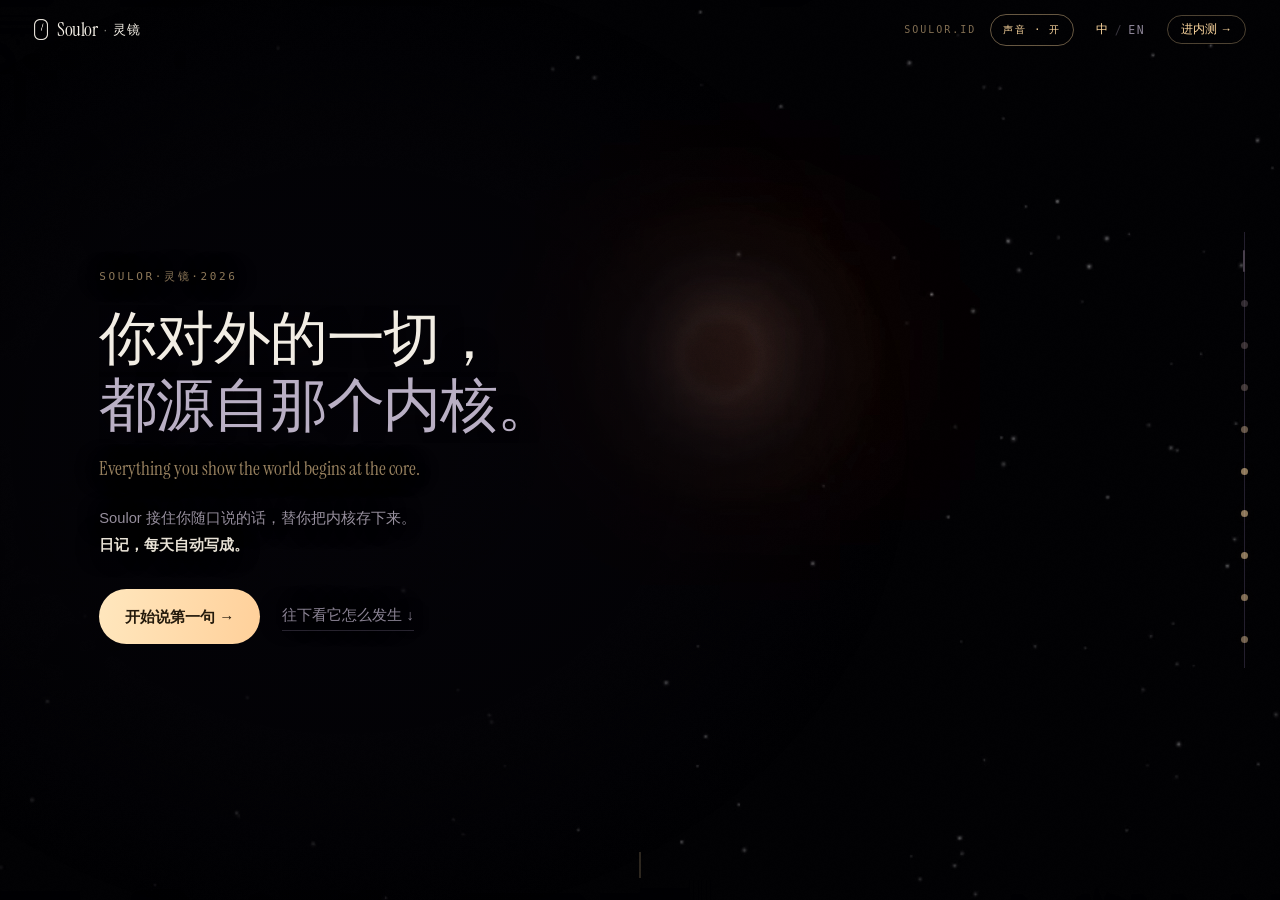
==== commit 559a61e0: "site/next: 画面按章下压（别被字挡住）+ 微信里把「点一下」说出来 Trev：「第 2 页的动画拉低一点，动画被字挡住了，第 5、6 页也是」「微信动画完全不动， 浏览器很完美」。  一、按" ====
--- a/next/index.html
+++ b/next/index.html
@@ -125,13 +125,16 @@
   /* 带**贴屏底**（Trev：字居中优先，背景位置服从排版）：402×774 上带占 [71%,100%]，
      主体（太阳/星球）落在 ≈85% 屏高——正好在正文块下方那条透出带里。
      钉 84% 那版被暗罩连带压掉了，ch7 的星球标签几乎看不见（联络表逮的）。 */
-  .scene{background-size:100% auto!important;background-position:center 100%!important;
+  /* --bandshift：这一章的带要**往下压多少**（由 fitBand() 按"主体不能被字/卡压住"算出来，
+     单位 px，缺省 0）。压下去的代价是裁掉带底那一截，所以 fitBand 有上限。
+     --m0/--m1：羽化段跟着带顶走（带一下压，羽化不跟就会在字底下露出一条硬边）。 */
+  .scene{background-size:100% auto!important;
+    background-position:center calc(100% + var(--bandshift,0px))!important;
     background-repeat:no-repeat;
-    /* 只羽化带顶（带底贴屏边不用羽）：段位贴着带算，带顶 ≈71% 屏高 */
-    -webkit-mask-image:linear-gradient(180deg,transparent 64%,#000 76%,#000 100%);
-    mask-image:linear-gradient(180deg,transparent 64%,#000 76%,#000 100%)}
-  /* 视频同几何：contain 到屏宽、钉同一纵位——和海报带严丝合缝，全帧无裁切 */
-  .scene video{object-fit:contain;object-position:center 100%}
+    -webkit-mask-image:linear-gradient(180deg,transparent var(--m0,64%),#000 var(--m1,76%),#000 100%);
+    mask-image:linear-gradient(180deg,transparent var(--m0,64%),#000 var(--m1,76%),#000 100%)}
+  /* 视频同几何：contain 到屏宽、钉同一纵位（含同一份下压）——和海报带严丝合缝，全帧无裁切 */
+  .scene video{object-fit:contain;object-position:center calc(100% + var(--bandshift,0px))}
   /* 背景层按章提亮（字的对比度靠暗罩层，与此无关）。暗章 1.4~1.5；
      烬日只 1.12（提多了就"点亮"了）；亮章不提。 */
   .scene{filter:brightness(var(--mb,1)) saturate(1.05)}
@@ -161,17 +164,40 @@
      ⚠️ 曲线必须是 **linear**：ease-in-out 在一个来回的两端几乎是静止的，用户什么时候
      看到全凭运气——实测同一条动画，落在慢相位时 5s 只有 3.6% 的像素在变，快相位有 11%。
      推镜要的是匀速，不是呼吸。
-     transform-origin 钉在底边——画面带本来就贴屏底，从中心缩放会把带的下沿顶出画外。 */
+     transform-origin 钉底边：画面带本来就贴屏底，从中心缩放会把带的下沿顶出画外。
+     ⚠️ 试过把原点钉在"主体所在高度"（让推镜不把主体顶回字底下），**放弃了**：
+     原点上的东西是不动的，而主体恰恰就是最该动的那块——实测动感直接腰斩
+     （ch2 8.7%→3.2%、ch7 10.2%→4.8%）。微信里视频播不了时全靠这层撑着，
+     不能为了省 20px 净空把它冻住。改成**动感优先 + 净空余量加大到 52px**
+     去吸收推镜的上浮（缩放 0.10×主体离底距离 ≈15px，再加 translateY 1% ≈8px）。 */
   .scene{transform-origin:50% 100%}
   .scene.on{animation:mbdrift 20s linear infinite alternate}
   .scene.on:has(video.vp){animation:none}   /* 视频真播起来了就让位给它 */
   @keyframes mbdrift{
     from{transform:scale(1.015) translateY(0)}
-    to{transform:scale(1.10) translateY(-2%)}
+    to{transform:scale(1.10) translateY(-1%)}
   }
   @media(prefers-reduced-motion:reduce){.scene.on{animation:none}}
   .plab{font-size:8.5px;letter-spacing:.1em}
 }
+
+/* 「轻点一下」提示：只在播放被平台拦下时出现（见 markup 注释）。
+   钉在**屏幕最底**：正文已经居中占了中段、画面带贴底且主体落在 80~86% 屏高，
+   只有最下面这一条既不压字、也在主体之下。（试过放"正文和带之间"——那里根本没有
+   空档：带顶 71% 比正文底边还高，两者本来就是叠着的。）做成低调胶囊，不抢戏。 */
+#tapplay{
+  position:fixed;left:50%;transform:translateX(-50%);bottom:18px;
+  z-index:12;appearance:none;cursor:pointer;
+  font-family:var(--mono);font-size:11px;letter-spacing:.1em;
+  color:rgba(255,217,160,.92);background:rgba(12,10,17,.62);
+  border:1px solid rgba(255,217,160,.30);border-radius:999px;
+  padding:9px 16px;backdrop-filter:blur(8px);-webkit-backdrop-filter:blur(8px);
+  animation:tapin .7s ease both;
+}
+#tapplay[hidden]{display:none}
+@keyframes tapin{from{opacity:0;transform:translate(-50%,6px)}to{opacity:1;transform:translate(-50%,0)}}
+@media(prefers-reduced-motion:reduce){#tapplay{animation:none}}
+@media(min-width:821px){#tapplay{bottom:34px}}
 
 /* ── 分页容器 ──
    固定满屏 + 自己滚动：section 用 height:100% 就精确等于视口高，
@@ -691,21 +717,41 @@
 
 <!-- FILM 镜头层（见文件头注释①）：z 与 #sky 同层、DOM 在后，雾/颗粒照旧压在上面 -->
 <div id="stage" aria-hidden="true">
-  <div class="scene" data-i="0" style="background-image:url(ch0.jpg)"></div>
-  <div class="scene" data-i="1" style="background-image:url(ch1.jpg)"></div>
-  <div class="scene" data-i="2" style="background-image:url(ch2.jpg)"></div>
-  <div class="scene" data-i="3" style="background-image:url(ch3.jpg)"></div>
-  <div class="scene" data-i="4" data-once="1" data-mv="1" style="background-image:url(ch4.jpg)"></div>
-  <div class="scene" data-i="5" data-mv="1" style="background-image:url(ch5.jpg)"></div>
-  <div class="scene" data-i="6" data-mv="1" style="background-image:url(ch6.jpg)"></div>
-  <div class="scene" data-i="7" style="background-image:url(ch7.jpg)">
+  <!-- data-sy = 这一章「画面主体」的归一化纵位。fitBand() 拿它算出每章该把画面带
+       往下压多少，好让主体落在正文底边之下（Trev 2026-08-02：「第 2 页的动画拉低一点，
+       动画被字挡住了，第 5、6 页也是」——手机上正文竖直居中、带贴屏底，正文一长就压住主体）。
+
+       🔴 必须从**视频**量，不能从海报量。ch4 的海报是"满弧"（弧在下部，海报量出来 0.80），
+       而视频演的是弧被引力吸向太阳的过程，亮的那一端在画面**上部**——按海报算，
+       ch4 的下压量会算成 0，等于没修。取值＝整段视频 30 帧亮度重心的 **p25**
+       （主体只有 25% 的时间高于它；取最高帧会被一两帧闪烁带跑，取平均又护不住）。
+
+       ⚠️ ch7 是唯一的人工值（0.536＝四颗星球 data-py 的均值）：这一章亮度重心追的是
+       左上那个核（0.12），但要给人看的是星球。按 0.12 算会把带下压 38px，
+       「陪伴」那颗直接被顶出屏外。**亮度最强 ≠ 内容主体，只有这一章两者分家。**
+
+       ⚠️ ch4 也是特例（用 p50 而不是 p25）：这一章的弧**本来就是从左到右扫过整个画幅**的，
+       早期亮区在上部（p10=0.11）、完成后落在下部（p75=0.66），差了 0.55 个画幅，
+       一个位置不可能同时安置两头。它是 data-once（播一遍停在完成态），所以按
+       **停住之后的常态**定位——完成的弧落在净空区；开头两三秒扫过字区是它本来的运动，
+       不是版式 bug。别再想把整段都压到字底下：压够早期，完成态就被顶出屏外了（实测）。
+
+       重新生成任何一章的视频，就要重新量：film/measure-sy.py <素材目录> -->
+  <div class="scene" data-i="0" data-sy="0.393" style="background-image:url(ch0.jpg)"></div>
+  <div class="scene" data-i="1" data-sy="0.496" style="background-image:url(ch1.jpg)"></div>
+  <div class="scene" data-i="2" data-sy="0.284" style="background-image:url(ch2.jpg)"></div>
+  <div class="scene" data-i="3" data-sy="0.198" style="background-image:url(ch3.jpg)"></div>
+  <div class="scene" data-i="4" data-sy="0.537" data-once="1" data-mv="1" style="background-image:url(ch4.jpg)"></div>
+  <div class="scene" data-i="5" data-sy="0.300" data-mv="1" style="background-image:url(ch5.jpg)"></div>
+  <div class="scene" data-i="6" data-sy="0.298" data-mv="1" style="background-image:url(ch6.jpg)"></div>
+  <div class="scene" data-i="7" data-sy="0.536" style="background-image:url(ch7.jpg)">
     <i class="plab" data-px="0.695" data-py="0.375" data-en="Dating">约会</i>
     <i class="plab" data-px="0.829" data-py="0.648" data-en="Hiring">招聘</i>
     <i class="plab" data-px="0.601" data-py="0.805" data-en="Companionship">陪伴</i>
     <i class="plab" data-px="0.934" data-py="0.316" data-en="Not yet invented">还没被发明的</i>
   </div>
-  <div class="scene" data-i="8" style="background-image:url(ch8.jpg)"></div>
-  <div class="scene" data-i="9" style="background-image:url(ch9.jpg)"></div>
+  <div class="scene" data-i="8" data-sy="0.311" style="background-image:url(ch8.jpg)"></div>
+  <div class="scene" data-i="9" data-sy="0.253" style="background-image:url(ch9.jpg)"></div>
 </div>
 
 <header id="nav">
@@ -716,6 +762,11 @@
   <a class="pill" href="https://testflight.apple.com/join/Y5j5XjUU" target="_blank" rel="noopener" data-en="Join the beta →">进内测 →</a>
 </header>
 
+<!-- 播放被平台拦下时的提示。微信/QQ 内置浏览器对静音视频自动播放是硬拦截
+     （平台规则，绕不过），而中国用户大多从微信点开链接。与其让人对着一张不动的图
+     猜"是不是坏了"，不如把"点一下就会动"说出来——一次点按就全章解锁。
+     默认 hidden，只有真的被拒（armUnlock armed）才现身，播起来立刻消失。 -->
+<button id="tapplay" type="button" hidden></button>
 <nav id="rail" aria-label="章节">
   <div class="railtrack">
     <div class="railline" aria-hidden="true"></div>
@@ -1882,7 +1933,7 @@
     },true);
     /* 视频真开播才显形：海报→视频柔和溶解。ch4 尤其需要（海报是满弧、视频首帧是
        空场，硬切会闪跳——手机解禁视频后这个跳在手机上也会出现）。 */
-    v.addEventListener('playing',function(){ v.classList.add('vp'); });
+    v.addEventListener('playing',function(){ v.classList.add('vp'); tapShow(false); });
     /* 数据就绪即重试：show() 那一下 play() 可能发生在数据到位之前而石沉大海——
        表现就是「要拉一下页面才动」。这里治的是时序型，策略型见 armUnlock。 */
     var retry=function(){ if(sc.classList.contains('on')) tryPlay(v); };
@@ -1898,12 +1949,30 @@
      bgm 当初「得重新开才有声」就是这个坑（2026-08-02 Trev 实机逮的）——视频这边
      当年还多一条：play 失败三次就连 video 都不建了，解锁后也只救得回当前这一章。
      现在改成：常驻监听 + 播成功才摘，且不再因失败停止建 video。 */
-  var armed=false;
-  function armUnlock(){
-    if(armed) return; armed=true;
+  /* 提示条：被拦下才现身，播起来立刻收。文案跟着中/EN 走。 */
+  var tap=document.getElementById('tapplay');
+  function tapLab(){
+    var en=document.documentElement.getAttribute('data-lang')==='en';
+    tap.textContent=en?'TAP ONCE TO PLAY':'轻点一下 · 让画面动起来';
+  }
+  function tapShow(on){
+    if(!tap) return;
+    if(on===!tap.hidden) return;
+    tap.hidden=!on;
+    if(on) tapLab();
+  }
+  new MutationObserver(tapLab).observe(document.documentElement,{attributes:true,attributeFilter:['data-lang']});
+  /* 🔴 名字必须和下面氛围声那套解锁**分开**：两者在同一个 IIFE 作用域里。
+     早先视频这份也叫 armUnlock/armed，被后面音频那份同名声明整个覆盖掉
+     （函数声明提升，后声明的赢），于是 tryPlay 里调到的是**音频**的解锁——
+     视频永远等不到重试，提示条也永远不出现。验收里"提示条该出现却没出现"逮到的。 */
+  var vidArmed=false;
+  function armVideoUnlock(){
+    if(vidArmed) return; vidArmed=true;
+    tapShow(true);
     var off=function(){
       GESTURES.forEach(function(t){ document.removeEventListener(t,h); });
-      armed=false;
+      vidArmed=false; tapShow(false);
     };
     var h=function(){
       var sc=scenes[cur]; if(!sc) return;
@@ -1920,7 +1989,7 @@
   function tryPlay(v){
     if(!v||!v.paused) return;
     var p=v.play();
-    if(p&&p.catch) p.catch(function(e){ lastErr=(e&&e.name)||'?'; armUnlock(); });
+    if(p&&p.catch) p.catch(function(e){ lastErr=(e&&e.name)||'?'; armVideoUnlock(); });
   }
   function show(k,force){
     if(k===cur&&!force) return;
@@ -1965,8 +2034,15 @@
       h = w/AR;
     }
     var xp=parseFloat(cs.backgroundPositionX); if(isNaN(xp)) xp=50;
-    var yp=parseFloat(cs.backgroundPositionY); if(isNaN(yp)) yp=50;
-    var left=(cw-w)*xp/100, top=(ch-h)*yp/100;
+    /* ⚠️ 纵位现在是 `calc(100% + var(--bandshift))`，`parseFloat` 对 "calc(…)" 返回 NaN，
+       会悄悄退回 50% 把四个标签甩到画面中央（改成 calc 那次差点就这么翻车）。
+       所以：能解析出数就用，解析不出就按"贴底 + 下压量"自己算——和 fitBand 同一套几何。 */
+    var yraw=cs.backgroundPositionY, yp=parseFloat(yraw);
+    var shift=parseFloat(cs.getPropertyValue('--bandshift'))||0;
+    var top;
+    if(yraw.indexOf('calc')>=0||isNaN(yp)) top=(ch-h)+shift;   // 手机档：贴底再下压
+    else top=(ch-h)*yp/100+shift;
+    var left=(cw-w)*xp/100;
     /* 边距只留 10px，不给拉条整条让位：唯一贴右缘的是「还没被发明的」，它的星球在
        画面顶部（y≈.28），而拉条的点阵是**垂直居中**的一段，两者纵向根本不相交。
        按 46/56px 让位反而把标签从星球下面拽走（1280 上差了 70px，验收从像素里逮到的）。 */
@@ -2006,14 +2082,52 @@
       sec.style.setProperty('--f2',((f+0.15)*100).toFixed(1)+'%');
     });
   }
-  window.addEventListener('resize',function(){ setTimeout(fitScrim,240); });
-  setTimeout(fitScrim,80);
-  new MutationObserver(function(){ setTimeout(fitScrim,60); })
+  /* 按章把画面带往下压，让「主体」落在正文块底边**之下**。
+     手机上正文竖直居中、带贴屏底，正文一长（ch2/ch4/ch5/ch8）主体就被压在字和演示卡
+     下面——Trev 2026-08-02：「第 2 页的动画拉低一点，动画被字挡住了，第 5、6 页也是」。
+     实测 375×667 上 ch4 差 64px、ch2 差 29px、ch5 差 34px、ch8 差 13px。
+     ⚠️ 微信内置浏览器顶上还有自己一条标题栏，可视高度比 Safari 更矮，挤压比这更狠——
+     所以只能按**实测的正文底边**算，不能写死一套百分比。
+     代价：往下压 = 裁掉带底那一截，所以封顶 34%（再多素材下缘的地平线就没了）。 */
+  function fitBand(){
+    var mob=matchMedia('(max-width:820px)').matches;
+    var H=deck.clientHeight||1;
+    [].forEach.call(scenes,function(sc,i){
+      if(!mob){
+        ['--bandshift','--m0','--m1'].forEach(function(k){ sc.style.removeProperty(k); });
+        return;
+      }
+      var sec=deck.querySelectorAll('section')[i]; if(!sec) return;
+      var col=sec.querySelector('.col'); if(!col) return;
+      var sr=sec.getBoundingClientRect(), cr=col.getBoundingClientRect();
+      var colBot=cr.bottom-sr.top;                 // 正文块（含演示卡）底边，相对本章顶
+      var h=sc.clientWidth*9/16;                   // 带高＝屏宽×9/16（background-size:100% auto）
+      var sy=parseFloat(sc.dataset.sy); if(isNaN(sy)) sy=0.4;
+      var subj=H-h+sy*h;                           // 不压时主体在屏幕上的高度
+      /* 52px 余量不是拍脑袋，三笔加出来的：
+         ① sy 量的是主体**中心**，一团光的上半还要往上占一截；
+         ② 推镜缩放到 1.10 时主体上浮 ≈0.10×(主体离屏底距离) ≈15px；
+         ③ 推镜的 translateY 再带 1% ≈8px。
+         只留十几像素的话，中心是让开了，光晕上半仍压在演示卡底下——
+         Trev 说的「被挡住」就是这个。 */
+      var need=(colBot+52)-subj;
+      var shift=Math.max(0, Math.min(need, h*0.34));
+      sc.style.setProperty('--bandshift',shift.toFixed(1)+'px');
+      var top=(H-h+shift)/H;                       // 压完之后带顶在屏幕的哪个比例
+      sc.style.setProperty('--m0',((top-0.07)*100).toFixed(1)+'%');
+      sc.style.setProperty('--m1',((top+0.05)*100).toFixed(1)+'%');
+    });
+  }
+  window.addEventListener('resize',function(){ setTimeout(fitScrim,240); setTimeout(fitBand,260); });
+  setTimeout(function(){ fitScrim(); fitBand(); },80);   // fitBand 依赖 fitScrim 之后的稳定布局
+  new MutationObserver(function(){ setTimeout(fitScrim,60); setTimeout(fitBand,80); })
     .observe(document.documentElement,{attributes:true,attributeFilter:['data-lang']});
 
-  window.addEventListener('resize',function(){ setTimeout(layoutPlabs,220); });
-  new MutationObserver(layoutPlabs).observe(document.documentElement,{attributes:true,attributeFilter:['data-lang']});
-  setTimeout(layoutPlabs,60);
+  /* layoutPlabs 依赖 fitBand 写好的 --bandshift，必须排在它后面跑 */
+  window.addEventListener('resize',function(){ setTimeout(layoutPlabs,300); });
+  new MutationObserver(function(){ setTimeout(layoutPlabs,120); })
+    .observe(document.documentElement,{attributes:true,attributeFilter:['data-lang']});
+  setTimeout(layoutPlabs,140);
 
   deck.addEventListener('scroll',onScroll,{passive:true});
   document.addEventListener('visibilitychange',function(){
@@ -2046,7 +2160,7 @@
                  +'  '+(v.paused?'⏸ 暂停中':'▶ 在播')+'  t='+v.currentTime.toFixed(1))
                 :'没有 video 元素')
         +'\nplay() 最后一次被拒：'+(lastErr||'（没被拒过）')
-        +(armed?'  · 正在等一次手势':'')
+        +(vidArmed?'  · 正在等一次手势':'')
         /* 视频播不了时，页面还动不动全看这一层——它是下限，必须能一眼确认 */
         +'\n海报推镜：'+(sc?(getComputedStyle(sc).animationName||'none'):'?')
         +'  当前 transform='+(sc?getComputedStyle(sc).transform.slice(0,28):'?');
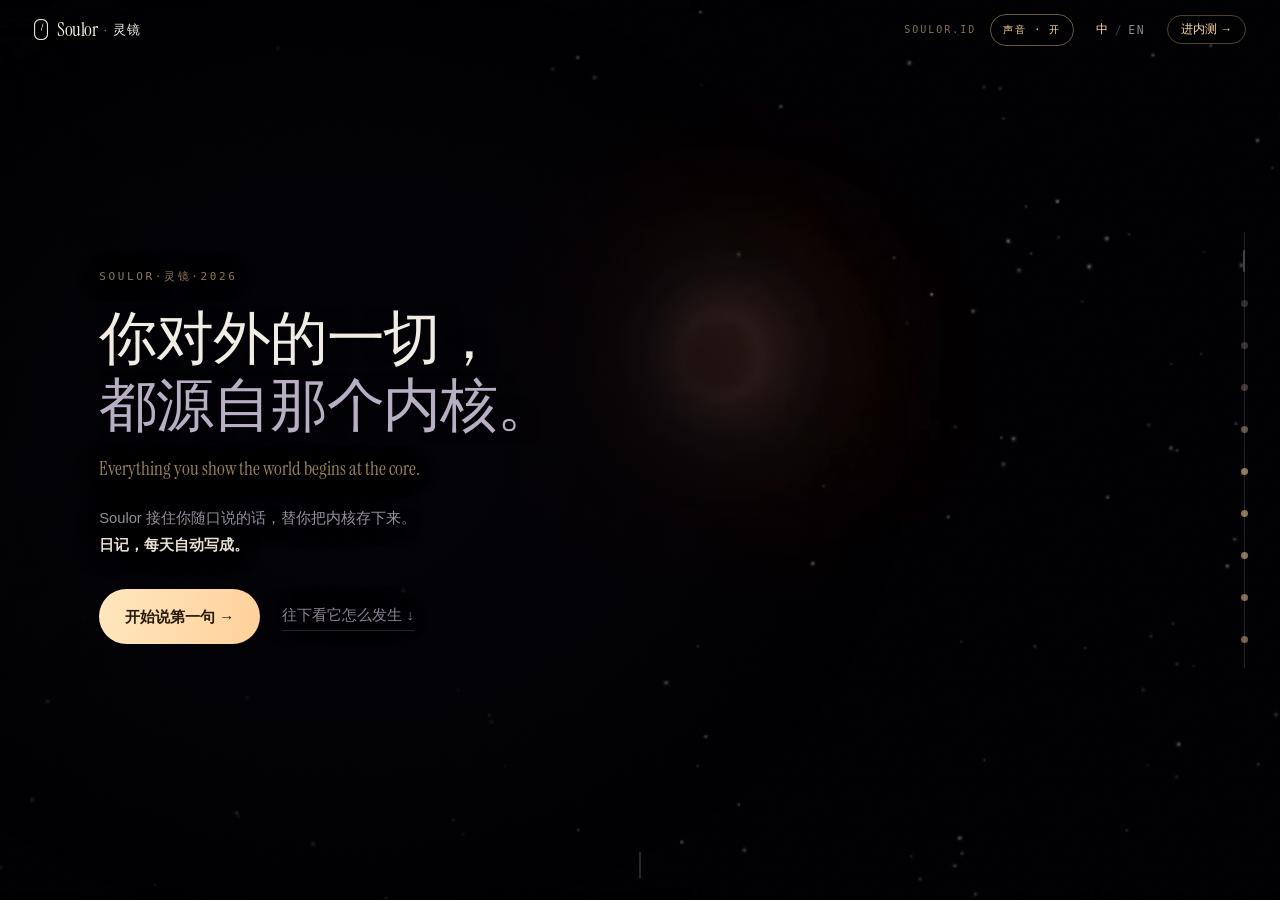
==== commit 10a780dc: "site/next: 微信进页即播（WeixinJSBridge）+ 拖拽即激活；「轻点一下」删掉 Trev：「不喜欢轻点一下，UIUX 也不喜欢，拖拽的时候就直接 activate」 「最好预设一进" ====
--- a/next/index.html
+++ b/next/index.html
@@ -181,24 +181,6 @@
   .plab{font-size:8.5px;letter-spacing:.1em}
 }
 
-/* 「轻点一下」提示：只在播放被平台拦下时出现（见 markup 注释）。
-   钉在**屏幕最底**：正文已经居中占了中段、画面带贴底且主体落在 80~86% 屏高，
-   只有最下面这一条既不压字、也在主体之下。（试过放"正文和带之间"——那里根本没有
-   空档：带顶 71% 比正文底边还高，两者本来就是叠着的。）做成低调胶囊，不抢戏。 */
-#tapplay{
-  position:fixed;left:50%;transform:translateX(-50%);bottom:18px;
-  z-index:12;appearance:none;cursor:pointer;
-  font-family:var(--mono);font-size:11px;letter-spacing:.1em;
-  color:rgba(255,217,160,.92);background:rgba(12,10,17,.62);
-  border:1px solid rgba(255,217,160,.30);border-radius:999px;
-  padding:9px 16px;backdrop-filter:blur(8px);-webkit-backdrop-filter:blur(8px);
-  animation:tapin .7s ease both;
-}
-#tapplay[hidden]{display:none}
-@keyframes tapin{from{opacity:0;transform:translate(-50%,6px)}to{opacity:1;transform:translate(-50%,0)}}
-@media(prefers-reduced-motion:reduce){#tapplay{animation:none}}
-@media(min-width:821px){#tapplay{bottom:34px}}
-
 /* ── 分页容器 ──
    固定满屏 + 自己滚动：section 用 height:100% 就精确等于视口高，
    完全绕开 vh/svh 和移动端地址栏收合带来的高度抖动。 */
@@ -762,11 +744,6 @@
   <a class="pill" href="https://testflight.apple.com/join/Y5j5XjUU" target="_blank" rel="noopener" data-en="Join the beta →">进内测 →</a>
 </header>
 
-<!-- 播放被平台拦下时的提示。微信/QQ 内置浏览器对静音视频自动播放是硬拦截
-     （平台规则，绕不过），而中国用户大多从微信点开链接。与其让人对着一张不动的图
-     猜"是不是坏了"，不如把"点一下就会动"说出来——一次点按就全章解锁。
-     默认 hidden，只有真的被拒（armUnlock armed）才现身，播起来立刻消失。 -->
-<button id="tapplay" type="button" hidden></button>
 <nav id="rail" aria-label="章节">
   <div class="railtrack">
     <div class="railline" aria-hidden="true"></div>
@@ -1933,7 +1910,7 @@
     },true);
     /* 视频真开播才显形：海报→视频柔和溶解。ch4 尤其需要（海报是满弧、视频首帧是
        空场，硬切会闪跳——手机解禁视频后这个跳在手机上也会出现）。 */
-    v.addEventListener('playing',function(){ v.classList.add('vp'); tapShow(false); });
+    v.addEventListener('playing',function(){ v.classList.add('vp'); });
     /* 数据就绪即重试：show() 那一下 play() 可能发生在数据到位之前而石沉大海——
        表现就是「要拉一下页面才动」。这里治的是时序型，策略型见 armUnlock。 */
     var retry=function(){ if(sc.classList.contains('on')) tryPlay(v); };
@@ -1944,47 +1921,46 @@
        currentSrc 空 / readyState 0（Trev 真机诊断屏就是这个读数）。 */
     try{ v.load(); }catch(e){}
   }
-  /* 策略型拦截（低电量模式 / App 内置浏览器 / 部分 WebView）**绕不过**，只能等一次真手势。
-     但绝不能用一次性监听：滚动的 touchstart 也会把它吃掉，吃掉之后就再没有第二次机会。
-     bgm 当初「得重新开才有声」就是这个坑（2026-08-02 Trev 实机逮的）——视频这边
-     当年还多一条：play 失败三次就连 video 都不建了，解锁后也只救得回当前这一章。
-     现在改成：常驻监听 + 播成功才摘，且不再因失败停止建 video。 */
-  /* 提示条：被拦下才现身，播起来立刻收。文案跟着中/EN 走。 */
-  var tap=document.getElementById('tapplay');
-  function tapLab(){
-    var en=document.documentElement.getAttribute('data-lang')==='en';
-    tap.textContent=en?'TAP ONCE TO PLAY':'轻点一下 · 让画面动起来';
-  }
-  function tapShow(on){
-    if(!tap) return;
-    if(on===!tap.hidden) return;
-    tap.hidden=!on;
-    if(on) tapLab();
-  }
-  new MutationObserver(tapLab).observe(document.documentElement,{attributes:true,attributeFilter:['data-lang']});
-  /* 🔴 名字必须和下面氛围声那套解锁**分开**：两者在同一个 IIFE 作用域里。
-     早先视频这份也叫 armUnlock/armed，被后面音频那份同名声明整个覆盖掉
-     （函数声明提升，后声明的赢），于是 tryPlay 里调到的是**音频**的解锁——
-     视频永远等不到重试，提示条也永远不出现。验收里"提示条该出现却没出现"逮到的。 */
+  /* 策略型拦截（低电量模式 / App 内置浏览器 / 部分 WebView）：拖拽本身就是手势——
+     翻页靠拖，所以**拖动那一下就地激活**，不放任何提示（Trev：「不喜欢轻点一下，
+     UIUX 也不喜欢，拖拽的时候就直接 activate」。2026-08-02 那版「轻点一下」胶囊已删）。
+
+     两条铁律，都是踩过的坑：
+     ① **绝不能用一次性监听**：滚动的 touchstart 会把 once 监听吃掉，之后再无机会
+        （bgm「得重新开才有声」的根因）。改成常驻，播成功也不摘——见②。
+     ② 🔴 **WebKit 的播放授权是按元素发的**：这一次手势里 play 过的那个 video 从此
+        自由，可翻到下一章**新建的 video 又是没授权的**——只解锁当前章的话，
+        每翻一页都得再拖一下才动。所以同一次手势里把**邻章**也各 play 一下"盖章"，
+        非当前章拿到授权立刻 pause（scene 透明，用户看不见）。每次拖动都会重新给
+        新邻居盖章，翻页就永远接得上。监听费用：只在 play 被拒过的环境里才挂。
+
+     🔴 名字必须和下面氛围声那套解锁分开（同一个 IIFE 作用域）：早先这份也叫
+     armUnlock/armed，被音频那份同名声明覆盖（函数声明提升，后声明的赢），
+     视频永远等不到重试。已改名，加同类功能前先 grep 名字。 */
   var vidArmed=false;
+  function blessAround(){
+    var ks=[cur,cur+1,cur-1];
+    for(var j=0;j<ks.length;j++){
+      var k=ks[j];
+      if(k<0||k>=NB) continue;
+      mkVideo(k);
+      var s2=scenes[k], v=s2&&s2.querySelector('video');
+      if(!v) continue;
+      if(!v.readyState){ try{ v.load(); }catch(e){} }   /* 有些 WebView 连取数据都要等手势 */
+      if(k===cur){ if(v.paused) v.play().catch(function(){}); continue; }
+      if(!v.paused) continue;
+      /* ⚠️ 盖章的 play() 是异步的：promise 落定时用户可能**已经翻到了这一章**——
+         无条件 pause 会把正在看的章按停（验收 A 段连翻两页逮到的竞态）。
+         落定那一刻再看它是不是当前章，是就别停，让它接着播。 */
+      (function(vv,kk){
+        var p=vv.play();
+        if(p&&p.then) p.then(function(){ if(kk!==cur) vv.pause(); },function(){});
+      })(v,k);
+    }
+  }
   function armVideoUnlock(){
     if(vidArmed) return; vidArmed=true;
-    tapShow(true);
-    var off=function(){
-      GESTURES.forEach(function(t){ document.removeEventListener(t,h); });
-      vidArmed=false; tapShow(false);
-    };
-    var h=function(){
-      var sc=scenes[cur]; if(!sc) return;
-      mkVideo(cur);
-      var v=sc.querySelector('video'); if(!v) return;
-      /* 手势里先补一次 load()：这类 WebView 连"取数据"都要等手势，
-         没数据的话 play() 拿不到东西可播。 */
-      if(!v.readyState){ try{ v.load(); }catch(e){} }
-      var p=v.play();
-      if(p&&p.then) p.then(off,function(){}); else off();
-    };
-    GESTURES.forEach(function(t){ document.addEventListener(t,h,{passive:true}); });
+    GESTURES.forEach(function(t){ document.addEventListener(t,blessAround,{passive:true}); });
   }
   function tryPlay(v){
     if(!v||!v.paused) return;
@@ -2160,7 +2136,8 @@
                  +'  '+(v.paused?'⏸ 暂停中':'▶ 在播')+'  t='+v.currentTime.toFixed(1))
                 :'没有 video 元素')
         +'\nplay() 最后一次被拒：'+(lastErr||'（没被拒过）')
-        +(vidArmed?'  · 正在等一次手势':'')
+        +(vidArmed?'  · 拖一下即激活(邻章一并盖章)':'')
+        +'\n微信桥:'+(window.WeixinJSBridge?'在(进页即播)':'不在(非微信)')
         /* 视频播不了时，页面还动不动全看这一层——它是下限，必须能一眼确认 */
         +'\n海报推镜：'+(sc?(getComputedStyle(sc).animationName||'none'):'?')
         +'  当前 transform='+(sc?getComputedStyle(sc).transform.slice(0,28):'?');
@@ -2207,6 +2184,22 @@
   document.addEventListener('visibilitychange',function(){
     if(document.hidden) au.pause(); else if(sndOn) tryAudio();
   });
+
+  /* ── 微信：进页即播，零手势（Trev：「最好预设一进去画面就动了」）──
+     微信 WebView 对静音自动播放是硬拦截，但把自家 **WeixinJSBridge.invoke 的回调**
+     当成"已授权上下文"——在里面 play() 等同用户手势。这是微信 H5 的标准自动播做法
+     （背景音乐页都靠它），此前漏了。桥没就绪就等 WeixinJSBridgeReady；
+     不在微信里则两个都不会发生，零成本。视频和氛围声一起解，各自成败互不拖累。 */
+  function wxKick(){
+    try{
+      window.WeixinJSBridge.invoke('getNetworkType',{},function(){
+        show(cur<0?0:cur,true);            /* force：对当前章重新 mkVideo+tryPlay */
+        if(sndOn) tryAudio();
+      });
+    }catch(e){}
+  }
+  if(window.WeixinJSBridge&&window.WeixinJSBridge.invoke) wxKick();
+  else document.addEventListener('WeixinJSBridgeReady',wxKick,false);
 })();
 </script>
 </body>
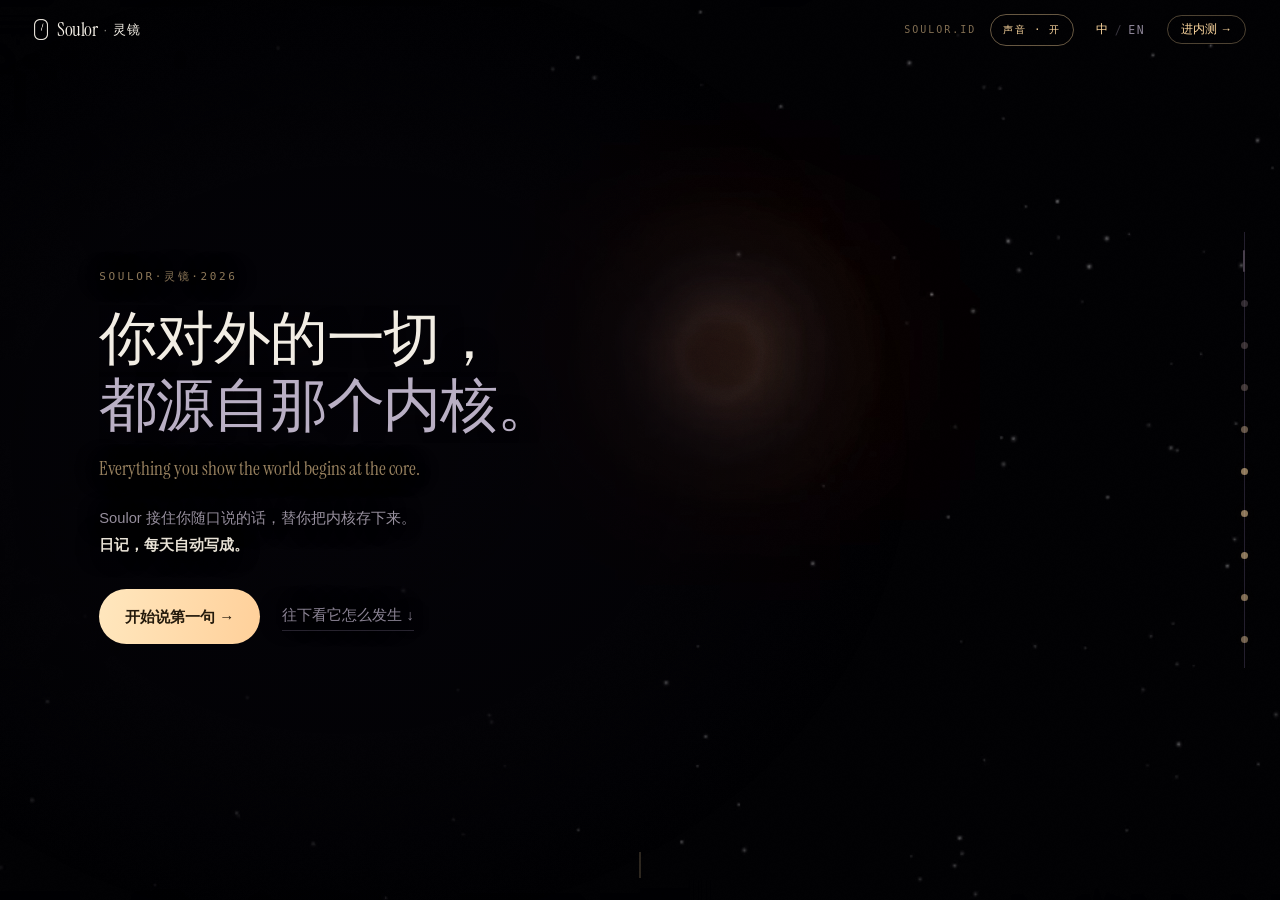
==== commit 84b7ed86: "site/next: ch5/ch6 是同一颗太阳，位置对齐（data-band-group） Trev：「第 5 和 6 页明明是同一个太阳，位置应该一样才对」。  成因：fitBand 按**每章" ====
--- a/next/index.html
+++ b/next/index.html
@@ -718,14 +718,21 @@
        **停住之后的常态**定位——完成的弧落在净空区；开头两三秒扫过字区是它本来的运动，
        不是版式 bug。别再想把整段都压到字底下：压够早期，完成态就被顶出屏外了（实测）。
 
+       data-band-group：**共用同一颗主体的章要绑在一起**。ch5「成形」和 ch6「诚实」
+       是同一颗太阳（ch6 就是 ch5 压暗的版本），但两章正文长短不同，各按各的正文底边
+       让位就会把同一颗太阳推到两个高度——实测两档屏上都差 44px，翻页时太阳"跳"一下。
+       fitBand 对同组取**组内最大下压量**（每章的字都让开，位置又完全一致），
+       sy 也取组内均值（抹掉量出来那零点几个百分点的噪声）。
+       （Trev 2026-08-02：「第 5 和 6 页明明是同一个太阳，位置应该一样才对」）
+
        重新生成任何一章的视频，就要重新量：film/measure-sy.py <素材目录> -->
   <div class="scene" data-i="0" data-sy="0.393" style="background-image:url(ch0.jpg)"></div>
   <div class="scene" data-i="1" data-sy="0.496" style="background-image:url(ch1.jpg)"></div>
   <div class="scene" data-i="2" data-sy="0.284" style="background-image:url(ch2.jpg)"></div>
   <div class="scene" data-i="3" data-sy="0.198" style="background-image:url(ch3.jpg)"></div>
   <div class="scene" data-i="4" data-sy="0.537" data-once="1" data-mv="1" style="background-image:url(ch4.jpg)"></div>
-  <div class="scene" data-i="5" data-sy="0.300" data-mv="1" style="background-image:url(ch5.jpg)"></div>
-  <div class="scene" data-i="6" data-sy="0.298" data-mv="1" style="background-image:url(ch6.jpg)"></div>
+  <div class="scene" data-i="5" data-sy="0.300" data-band-group="sun" data-mv="1" style="background-image:url(ch5.jpg)"></div>
+  <div class="scene" data-i="6" data-sy="0.298" data-band-group="sun" data-mv="1" style="background-image:url(ch6.jpg)"></div>
   <div class="scene" data-i="7" data-sy="0.536" style="background-image:url(ch7.jpg)">
     <i class="plab" data-px="0.695" data-py="0.375" data-en="Dating">约会</i>
     <i class="plab" data-px="0.829" data-py="0.648" data-en="Hiring">招聘</i>
@@ -2068,30 +2075,62 @@
   function fitBand(){
     var mob=matchMedia('(max-width:820px)').matches;
     var H=deck.clientHeight||1;
+    var secs=deck.querySelectorAll('section');
+    var calc={}, groups={};
+    /* 第一遍：各章各算各的「需要下压多少」 */
     [].forEach.call(scenes,function(sc,i){
       if(!mob){
         ['--bandshift','--m0','--m1'].forEach(function(k){ sc.style.removeProperty(k); });
         return;
       }
-      var sec=deck.querySelectorAll('section')[i]; if(!sec) return;
+      var sec=secs[i]; if(!sec) return;
       var col=sec.querySelector('.col'); if(!col) return;
       var sr=sec.getBoundingClientRect(), cr=col.getBoundingClientRect();
       var colBot=cr.bottom-sr.top;                 // 正文块（含演示卡）底边，相对本章顶
       var h=sc.clientWidth*9/16;                   // 带高＝屏宽×9/16（background-size:100% auto）
       var sy=parseFloat(sc.dataset.sy); if(isNaN(sy)) sy=0.4;
-      var subj=H-h+sy*h;                           // 不压时主体在屏幕上的高度
+      calc[i]={sc:sc,h:h,sy:sy,colBot:colBot};
+      var g=sc.dataset.bandGroup;
+      if(g){ (groups[g]=groups[g]||[]).push(i); }
+    });
+    if(!mob) return;
+    /* 🔴 同组统一 sy：同一颗主体在各章素材里本该同位，量出来的零点几个百分点是噪声，
+       不抹平的话两章之间会差一两个像素——同一颗太阳"抖一下"，比差 40px 更难解释。 */
+    Object.keys(groups).forEach(function(g){
+      var idx=groups[g], sum=0;
+      idx.forEach(function(i){ sum+=calc[i].sy; });
+      var mean=sum/idx.length;
+      idx.forEach(function(i){ calc[i].sy=mean; });
+    });
+    /* 第二遍：把 need 换算成 shift */
+    Object.keys(calc).forEach(function(i){
+      var c=calc[i];
+      var subj=H-c.h+c.sy*c.h;                     // 不压时主体在屏幕上的高度
       /* 52px 余量不是拍脑袋，三笔加出来的：
          ① sy 量的是主体**中心**，一团光的上半还要往上占一截；
          ② 推镜缩放到 1.10 时主体上浮 ≈0.10×(主体离屏底距离) ≈15px；
          ③ 推镜的 translateY 再带 1% ≈8px。
          只留十几像素的话，中心是让开了，光晕上半仍压在演示卡底下——
          Trev 说的「被挡住」就是这个。 */
-      var need=(colBot+52)-subj;
-      var shift=Math.max(0, Math.min(need, h*0.34));
-      sc.style.setProperty('--bandshift',shift.toFixed(1)+'px');
-      var top=(H-h+shift)/H;                       // 压完之后带顶在屏幕的哪个比例
-      sc.style.setProperty('--m0',((top-0.07)*100).toFixed(1)+'%');
-      sc.style.setProperty('--m1',((top+0.05)*100).toFixed(1)+'%');
+      c.shift=Math.max(0, Math.min((c.colBot+52)-subj, c.h*0.34));
+    });
+    /* 🔴 第三遍：**同组取组内最大下压量**。
+       ch5「成形」和 ch6「诚实」是同一颗太阳（ch6 就是 ch5 压暗的版本，2026-08-02 Trev
+       拍板「6 直接改成 5 的没那么亮的版本」），但 ch5 正文长、ch6 正文短，各按各的
+       正文底边让位就把同一颗太阳推到了两个高度——实测两档屏上都差 44px，翻页时
+       太阳会"跳"一下。取最大值：每章各自的字都让开了，而位置完全一致。
+       （Trev 2026-08-02：「第 5 和 6 页明明是同一个太阳，位置应该一样才对」） */
+    Object.keys(groups).forEach(function(g){
+      var idx=groups[g], mx=0;
+      idx.forEach(function(i){ mx=Math.max(mx,calc[i].shift); });
+      idx.forEach(function(i){ calc[i].shift=mx; });
+    });
+    Object.keys(calc).forEach(function(i){
+      var c=calc[i];
+      c.sc.style.setProperty('--bandshift',c.shift.toFixed(1)+'px');
+      var top=(H-c.h+c.shift)/H;                   // 压完之后带顶在屏幕的哪个比例
+      c.sc.style.setProperty('--m0',((top-0.07)*100).toFixed(1)+'%');
+      c.sc.style.setProperty('--m1',((top+0.05)*100).toFixed(1)+'%');
     });
   }
   window.addEventListener('resize',function(){ setTimeout(fitScrim,240); setTimeout(fitBand,260); });
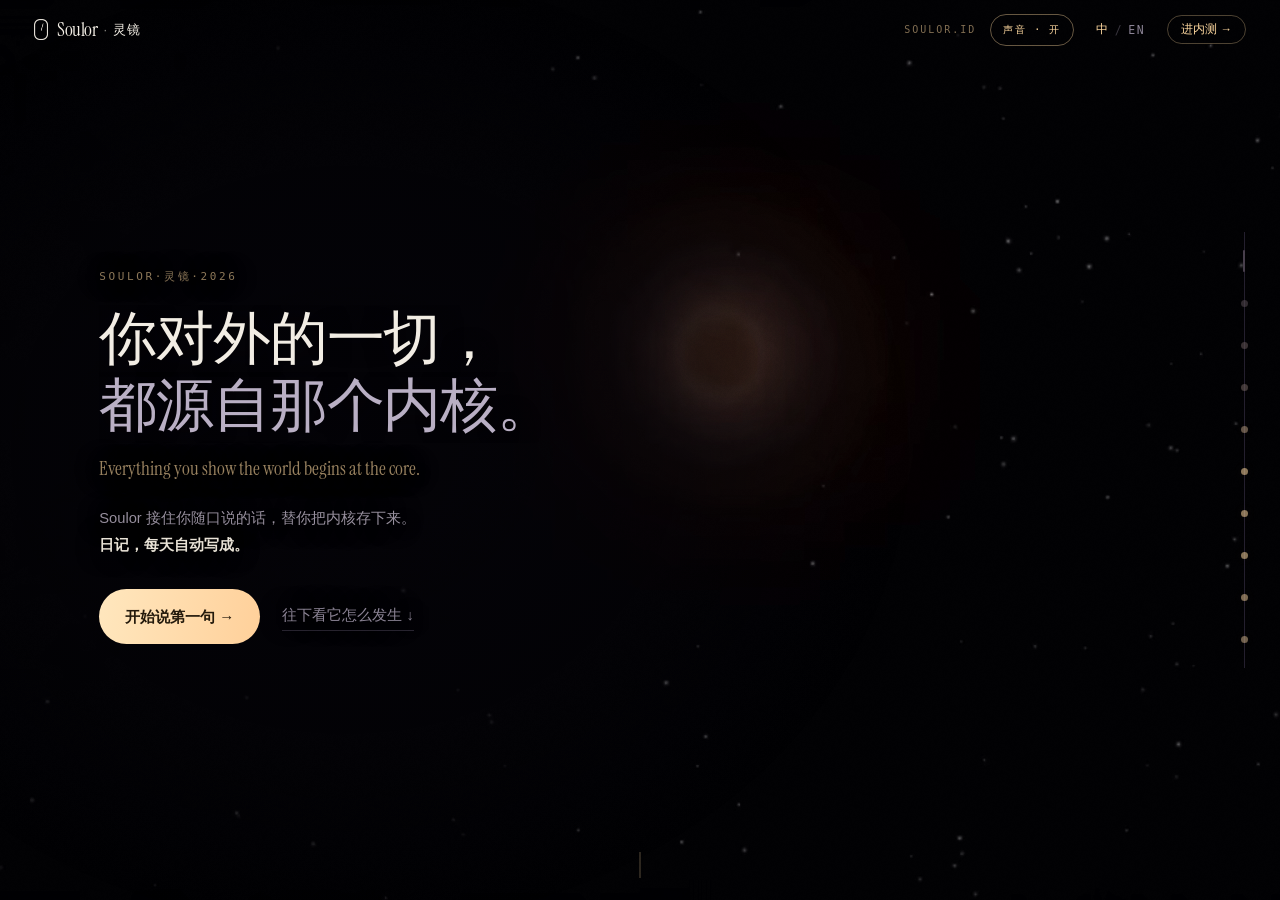
==== commit 63b25092: "site: 第 8 屏「主权」改掉说满了的绝对话（/next/ + 根站同步） 原文三处都在对"传输"下绝对断言，而产品实际会把那句话临时送去处理： · 标题「这一切，只发生在你的手机里。」/ "ne" ====
--- a/next/index.html
+++ b/next/index.html
@@ -920,13 +920,13 @@
     <p class="eyebrow fu" data-en="08 · YOURS ALONE">08 · 主权 / YOURS ALONE</p>
     <h2>
       <span class="ln"><i class="l1" data-en="All of this">这一切，</i></span>
-      <span class="ln"><i class="l2" data-en="never leaves your phone.">只发生在你的手机里。</i></span>
+      <span class="ln"><i class="l2" data-en="is yours alone.">都只属于你一个人。</i></span>
     </h2>
-    <p class="en fu d1">It never leaves your hand.</p>
+    <p class="en fu d1">All of it is yours alone.</p>
     <div class="facts">
       <div class="fact fu d2">
         <div class="lab" data-en="Stored locally">本地存储</div>
-        <p data-en="Your data stays on your phone. Not a promise not to look — there is no upload path at all.">数据只在你手机里。不是「承诺不看」，是架构上就没有上传。</p>
+        <p data-en="Your words are stored on your phone alone. Not a promise not to look — there is no account, so there is no &quot;you&quot; for us to look up.">数据只存在你手机里。不是「承诺不看」，是没有账号——我们这儿没有「你」这一栏。</p>
       </div>
       <div class="fact fu d3">
         <div class="lab" data-en="No advice">不给建议</div>
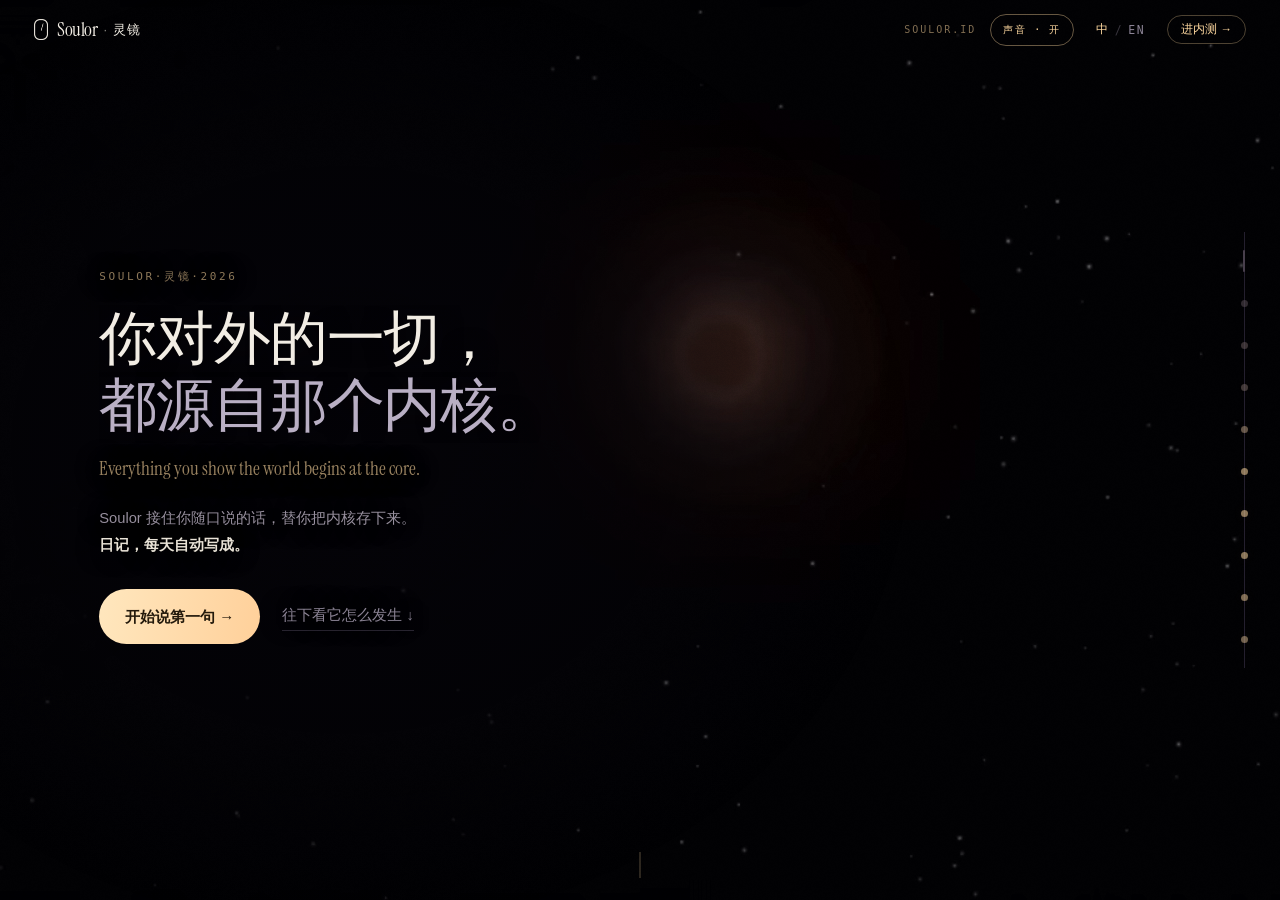
==== commit 2da4c63a: "site: 第 8 屏补正文段（十屏里唯一缺的一屏）+ 三处随之而来的版式修 Trev：「这一页的解释跟其他同步，其他页面都有写一些内容」——查下来 sovereign 确实是 十屏里**唯一**从英" ====
--- a/next/index.html
+++ b/next/index.html
@@ -228,6 +228,7 @@
 .on .fu.d2{transition-delay:.36s}
 .on .fu.d3{transition-delay:.50s}
 .on .fu.d4{transition-delay:.62s}
+.on .fu.d5{transition-delay:.74s}
 
 /* ── 字级：同时对宽度和高度做 clamp，矮屏自动收，保证一页装得下 ── */
 .eyebrow{
@@ -354,7 +355,8 @@
   transition:background .45s ease,backdrop-filter .45s ease,border-color .45s ease;
 }
 #nav.scrolled{background:rgba(5,4,9,.55);backdrop-filter:blur(12px);-webkit-backdrop-filter:blur(12px);border-bottom-color:var(--line)}
-#nav .brand{display:flex;align-items:center;gap:9px;text-decoration:none}
+#nav .brand{display:flex;align-items:center;gap:9px;text-decoration:none;flex:0 0 auto;white-space:nowrap}
+/* 🔴 字标是一个整体，任何情况下都不许折行。375 宽上顶栏四件东西挤在一起，「灵镜」被压成竖排两个字——字标当场裂开。nowrap + 不参与收缩，宁可别的先让。 */
 /* 就是 App 里那张 logo-mark.png（一面竖向胶囊镜，内里一道斜切反光）。
    它是 alpha 形状、RN 用 tintColor 上色，所以网页侧也走 mask-image 而不是 <img>，
    这样才能跟 App 一样按主题着色，而不是烙死一个颜色。 */
@@ -653,6 +655,17 @@
   .body,.sub{margin-top:14px;line-height:1.66}
 }
 
+/* ch8「主权」是全站最高的一屏：标题 + 英文回声 + 正文 + **三张事实卡**，
+   而英文版又比中文长一截。在 375×667 / 390×620 / 360×640 这几档上，英文版会把
+   标题顶进固定导航（实测差 8 / 14 / 26px）——正文居中之下，超出是往两头挤的。
+   `.facts` 全站只有这一屏在用，所以单独给它一档收紧最省事、也不会波及别章。
+   阈值取 700 而不是沿用已有的 580：667 这一档（iPhone SE / 8）压根够不着 580。 */
+@media(max-width:820px) and (max-height:700px){
+  .facts{margin-top:14px;gap:7px}
+  .fact{padding:10px 14px}
+  .fact p{margin-top:4px;line-height:1.56}
+}
+
 /* 极矮视口（手机横屏、或浏览器上下工具栏都展开时）：整体收紧一档。
    mandatory snap 下装不下的内容是永远看不到的，所以这一档是硬需求不是优化。 */
 @media(max-width:820px) and (max-height:580px){
@@ -923,16 +936,17 @@
       <span class="ln"><i class="l2" data-en="is yours alone.">都只属于你一个人。</i></span>
     </h2>
     <p class="en fu d1">All of it is yours alone.</p>
+    <p class="body fu d2" data-en="Your core should be yours, not parked on someone else&#39;s server. Your words stay on your phone; they go out only to generate a reply — no copy kept, never used for training. Self-harm content never goes out at all.">内核该由你自己持有，不该躺在别人的服务器上。话落在你自己手机里，只有生成回应那一刻才出去一趟，我们不留副本、不拿它训练；涉及自伤的话，连这一趟都不走。</p>
     <div class="facts">
-      <div class="fact fu d2">
+      <div class="fact fu d3">
         <div class="lab" data-en="Stored locally">本地存储</div>
         <p data-en="Your words are stored on your phone alone. Not a promise not to look — there is no account, so there is no &quot;you&quot; for us to look up.">数据只存在你手机里。不是「承诺不看」，是没有账号——我们这儿没有「你」这一栏。</p>
       </div>
-      <div class="fact fu d3">
+      <div class="fact fu d4">
         <div class="lab" data-en="No advice">不给建议</div>
         <p data-en="It catches you. It doesn't direct your life.">它接住你，不指导你的人生。</p>
       </div>
-      <div class="fact fu d4">
+      <div class="fact fu d5">
         <div class="lab" data-en="Refutable">可反驳</div>
         <p data-en="Every judgment traces back to your own words — and every one can be deleted.">每条判断都翻得回原话，也都删得掉。</p>
       </div>
@@ -2112,7 +2126,18 @@
          ③ 推镜的 translateY 再带 1% ≈8px。
          只留十几像素的话，中心是让开了，光晕上半仍压在演示卡底下——
          Trev 说的「被挡住」就是这个。 */
-      c.shift=Math.max(0, Math.min((c.colBot+52)-subj, c.h*0.34));
+      /* 封顶原来是死的 34%，而 34% 是拍脑袋定的——它没考虑「正文特别长的那一章，
+         本来就没多少带可露」。ch8 加了正文之后成了全站最高的一屏（375×667 上正文占
+         81% 屏高），需要压 121px 才让得开，被 34%（71.7px）卡住，主体只能贴着正文底边
+         差 3px，等于没修。
+         改成自适应：**压到主体离屏底还剩 24px 为止**（再压主体自己就出画了），
+         同时不超过带高的 60%（总得给画面留点东西）。
+         窄章用不到这条——只有原来被封顶卡住的那几章会真的多压。 */
+      /* 底部留白不能写死 24px：那只保证"主体中心"在画内，而一团光还有下半个。
+         375×667 上 ch8 就被压成"太阳只剩上半个"，看着像渲染坏了。
+         改成按屏高留 7%（667→47px / 774→54px），够放下常见光晕的下半个。 */
+      var room=Math.max(0, (H-H*0.07)-subj);
+      c.shift=Math.max(0, Math.min((c.colBot+52)-subj, c.h*0.60, room));
     });
     /* 🔴 第三遍：**同组取组内最大下压量**。
        ch5「成形」和 ch6「诚实」是同一颗太阳（ch6 就是 ch5 压暗的版本，2026-08-02 Trev
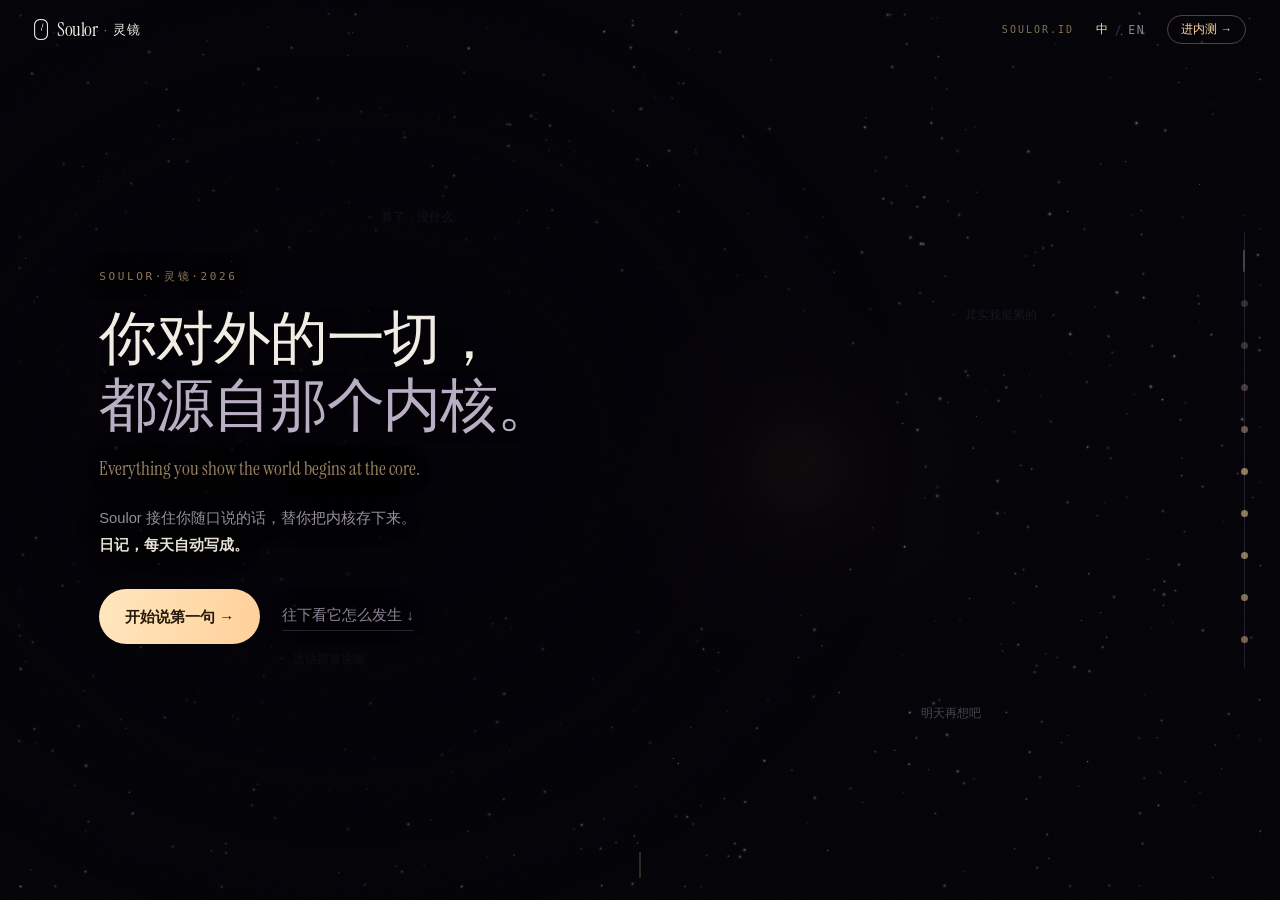
==== commit b94bcaf3: "site: 「一夜」升为正式站根路径，旧版归档到 /v1/ Trev：「这版很好，直接上正式官网 www.soulor.id 吧，旧的那版存起来」。  · 旧站 → /v1/（index.html +" ====
--- a/next/index.html
+++ b/next/index.html
@@ -1,2270 +1,19 @@
 <!doctype html>
-<!-- ══════════════════════════════════════════════════════════════════
-  /next/「一夜」二版（2026-08-02 Trev 五条拍板后重造）：
-  **这份文件 = 根站 deploy/index.html 逐字为底 + FILM 层**。
-  Trev 原话：「第一版我更喜欢原版的uiux」「拉条直接用原版的代码」「我喜欢原版显示
-  soulor.id, 然后还有做中英文版本」「手机直接照搬原版」——所以不再往旧 /next/ 里
-  一块块搬原版，而是反过来：原版整个当底（hero/拉条/双语/顶栏/手机档一字不动），
-  只叠两样「一夜」独有的：
-    ① FILM 镜头层：#stage 十章 Seedance 实拍（ch0~ch9.webm/mp4，海报 ch*.jpg），
-       原版 canvas 引擎仍在跑（readScroll 驱动文字/拉条/导航），只是 draw() 被
-       window.FILM 旗子拦下、#sky 透明——画的核让位给拍的核。
-    ② 氛围声 bgm.m4a：默认开（autoplay 被挡就等第一次手势，见 FILM 模块）。
-  手机（≤820px）和 prefers-reduced-motion 走 LITE：只出海报不建 <video>——
-  这就是旧版「演示还是在卡」的修法，也是照搬原版手机档的一部分。
-  改根站文案时记得两边同步（装配记录：brain/LOG.md 2026-08-02）。
-════════════════════════════════════════════════════════════════════ -->
 <html lang="zh-CN">
-<head>
 <meta charset="utf-8">
-<meta name="viewport" content="width=device-width,initial-scale=1,viewport-fit=cover">
 <title>Soulor·灵镜 — 一夜</title>
-<meta name="description" content="你对外的一切，都源自那个内核。Soulor 接住你随口说的话，替你把内核存下来。">
-<meta property="og:title" content="Soulor·灵镜">
-<meta property="og:description" content="你对外的一切，都源自那个内核。Soulor 接住你随口说的话，替你把内核存下来。">
-<meta property="og:type" content="website">
-<meta property="og:url" content="https://soulor.id/">
-<meta name="theme-color" content="#050409">
-<!-- favicon 用官网 canvas 真渲染器烘的核（05 成形那一帧裁下来）。
-     旧版是 CSS radial-gradient 画的 SVG——正好违反 BRAND.md §4 头两条：
-     「光衰减不能用 radial-gradient」「完美的圆是 radial-gradient 的签名」。
-     重新生成：scratchpad/mkfavicon.js（按亮部质心居中裁切）。 -->
-<link rel="icon" type="image/png" href="[data-uri]"><defs><radialGradient id=%22g%22><stop offset=%220%25%22 stop-color=%22%23FFF6E4%22/><stop offset=%2245%25%22 stop-color=%22%23FFD09A%22/><stop offset=%22100%25%22 stop-color=%22%23050409%22/></radialGradient></defs><rect width=%22100%22 height=%22100%22 fill=%22%23050409%22/><circle cx=%2250%22 cy=%2250%22 r=%2246%22 fill=%22url(%23g)%22/></svg>">
-<link rel="stylesheet" href="font.css">
-</head>
-<body>
-<!--
-  soulor.id · 一页一格的滚动叙事站
-  ────────────────────────────────────────────────────────────
-  为什么是"分页"而不是连续滚动（2026-07-28 改版的核心）：
-  连续滚动时，画面状态跟着滚动位置连续插值 —— 你停在哪儿它就是哪个中间态，
-  永远到不了设计好的那一帧。改成 scroll-snap 分页之后，每一页都精确落在
-  它的关键帧上（吸附后 scrollTop 是页高的整数倍，插值系数正好是 0 或 1），
-  动图表现才稳定、每一页才是"被设计过的构图"。
-
-  单主题：这是一个刻意的黑夜世界，不做浅色适配。这是**选择**不是遗漏 ——
-  整页讲的是"星尘被引力聚拢、点亮成太阳"，白底会把它讲成另一件事。
-
-  性能：所有逐像素的东西（雾核 / 日冕 / 光球层 / 星球）只在启动和 resize 时
-  烘焙一次，烘成 offscreen sprite。主循环里只有 drawImage / arc / fillText。
--->
-
+<!-- 2026-08-02：这一版已经搬到正式站根路径（Trev 拍板「直接上正式官网」）。
+     这里只留一个跳转：/next/ 这个预览链接在聊天记录、二维码、别人转发里到处都是，
+     直接 404 会把它们全变成死链；而**留一份内容副本更糟**——本仓库已经因为
+     "同一份东西两处各自演化"栽过好几次（LOG 里"撞车/撞号"13 次）。
+     所以只留跳转，不留副本：唯一的真身永远在根路径。 -->
+<meta http-equiv="refresh" content="0; url=/">
+<link rel="canonical" href="https://soulor.id/">
 <style>
-/* Instrument Serif 见 font.css（同域加载，禁第三方字体源——国内访问不到） */
-
-:root{
-  --bg:#050409;
-  --ink:#F2EDE4;
-  --ink2:#B9AFC4;
-  --mut:#8B8395;
-  --core:#FFD9A0;
-  --core2:#E5B584;
-  --line:#26202E;
-  --serif:"Instrument Serif",Georgia,serif;          /* 只给拉丁 / 数字，永不套中文 */
-  --sans:"PingFang SC","Hiragino Sans GB",-apple-system,BlinkMacSystemFont,sans-serif;
-  --mono:ui-monospace,SFMono-Regular,Menlo,monospace;
-}
-
-*{box-sizing:border-box}
-html,body{margin:0;padding:0;height:100%;overflow:hidden;background:var(--bg)}
-body{
-  color:var(--ink);font-family:var(--sans);font-size:15px;line-height:1.8;
-  -webkit-font-smoothing:antialiased;text-rendering:optimizeLegibility;
-  -webkit-text-size-adjust:100%;
-}
-/* 04 点亮之后：光碰到了字。幅度极小，是"被照到"不是换主题。 */
-body.lit{--ink:#F6EFE2}
-
-a{color:inherit}
-a:focus-visible,button:focus-visible,#deck:focus-visible{outline:2px solid rgba(255,217,160,.55);outline-offset:3px;border-radius:4px}
-
-/* ── 底层：canvas + 雾 + 颗粒 ── */
-#sky{position:fixed;inset:0;width:100%;height:100%;z-index:0;display:block;pointer-events:none}
-#fog{position:fixed;inset:0;z-index:1;pointer-events:none;display:none}
-#grain{position:fixed;inset:0;z-index:1;opacity:.05;mix-blend-mode:overlay;pointer-events:none}
-
-/* ── FILM 镜头层 ── */
-#stage{position:fixed;inset:0;z-index:0;pointer-events:none;background:#050409}
-.scene{position:absolute;inset:0;opacity:0;transition:opacity .9s ease;
-  background-size:cover;background-position:center;background-repeat:no-repeat}
-/* ch7 的四颗星球标签（约会/招聘/陪伴/还没被发明的）。
-   ⚠️ 这四个词是这一章论点的落点（「每个 app 都在从零猜你是谁」），不是装饰。
-   v2 重建时它们随 canvas 一起消失了——原版是画在 canvas 上的，而 FILM 版把
-   canvas 整个关了（#sky opacity 0），于是桌面手机都只剩四个没名字的球。
-   现在改成 DOM，坐标钉在**画面的归一化坐标**上，由 layoutPlabs() 按
-   object-fit:cover 的真实取景框换算成屏幕坐标（换素材＝重量一次质心）。
-   中英切换白送：挂了 data-en，语言切换器扫的就是这个属性。 */
-.plab{position:absolute;white-space:nowrap;z-index:2;
-  font-family:var(--mono);font-size:clamp(9px,.72vw,11px);letter-spacing:.16em;
-  color:rgba(255,217,160,.72);text-shadow:0 1px 6px rgba(5,4,9,.95);
-  font-style:normal;pointer-events:none;opacity:0;transition:opacity .7s ease .5s}
-.scene.on .plab{opacity:1}
-.scene.on{opacity:1}
-.scene video{position:absolute;inset:0;width:100%;height:100%;object-fit:cover;
-  opacity:0;transition:opacity .6s ease}
-.scene video.vp{opacity:1}
-/* ── 氛围声开关（默认开，见 FILM 模块）── */
-#snd{background:none;border:1px solid var(--line);color:var(--mut);border-radius:999px;
-  font-family:var(--mono);font-size:10px;letter-spacing:.16em;padding:8px 12px;cursor:pointer;
-  transition:color .3s,border-color .3s;white-space:nowrap}
-#snd.on{color:var(--core);border-color:rgba(255,217,160,.4)}
-@media(max-width:560px){#snd{padding:7px 9px;letter-spacing:.1em}}
-/* ch4 是一次性叙事章（弧从左到右生成）：桌面底图用「空场」首帧，避免 满弧海报→空场视频
-   的闪跳；手机 LITE 只看海报，必须是完成态满弧——所以只在桌面覆盖。!important 压 inline。 */
-@media(min-width:821px){.scene[data-i="4"]{background-image:url(ch4-first.jpg)!important}}
-
-/* ══ 手机版式三版：字上·带下（Trev 2026-08-02：「第4页的排版是最好的，其他字放得过低；
-   字在中间是最重要的，阅读体验做好，再根据手机排版调背景位置」）══
-   二版的思路是「按章裁切竖屏画面」——裁就必有取舍（七章主体曾整个被裁在画外，
-   救回来又压了字）。三版换逻辑：**背景不再竖裁**，整幅 16:9 横带摆在字的下方
-   （ch7 羽化带的推广），主体永远完整、字永远从顶上开始（ch4 范式）。
-   带的几何：宽=屏宽，高=vw×9/16（402→226px），钉在纵向 74%（402×774 上带占
-   [52%,82%] 屏高；375×667 上 [51%,82%]——两档几乎一致，一套羽化段通用）。
-   字的对比度仍由 section::before 暗罩层独立保证（后面的块，上暗下透）。 */
-@media(max-width:820px){
-  /* 带**贴屏底**（Trev：字居中优先，背景位置服从排版）：402×774 上带占 [71%,100%]，
-     主体（太阳/星球）落在 ≈85% 屏高——正好在正文块下方那条透出带里。
-     钉 84% 那版被暗罩连带压掉了，ch7 的星球标签几乎看不见（联络表逮的）。 */
-  /* --bandshift：这一章的带要**往下压多少**（由 fitBand() 按"主体不能被字/卡压住"算出来，
-     单位 px，缺省 0）。压下去的代价是裁掉带底那一截，所以 fitBand 有上限。
-     --m0/--m1：羽化段跟着带顶走（带一下压，羽化不跟就会在字底下露出一条硬边）。 */
-  .scene{background-size:100% auto!important;
-    background-position:center calc(100% + var(--bandshift,0px))!important;
-    background-repeat:no-repeat;
-    -webkit-mask-image:linear-gradient(180deg,transparent var(--m0,64%),#000 var(--m1,76%),#000 100%);
-    mask-image:linear-gradient(180deg,transparent var(--m0,64%),#000 var(--m1,76%),#000 100%)}
-  /* 视频同几何：contain 到屏宽、钉同一纵位（含同一份下压）——和海报带严丝合缝，全帧无裁切 */
-  .scene video{object-fit:contain;object-position:center calc(100% + var(--bandshift,0px))}
-  /* 背景层按章提亮（字的对比度靠暗罩层，与此无关）。暗章 1.4~1.5；
-     烬日只 1.12（提多了就"点亮"了）；亮章不提。 */
-  .scene{filter:brightness(var(--mb,1)) saturate(1.05)}
-  .scene[data-i="0"]{--mb:1.75}
-  .scene[data-i="1"]{--mb:1.7}
-  .scene[data-i="2"]{--mb:1.65}
-  .scene[data-i="3"]{--mb:1.65}
-  .scene[data-i="4"]{--mb:1.7}
-  /* ch6 是「已成形但还没点亮」的烬日，本来就该是十章里最暗的一章——但 1.25 档在
-     手机上整屏峰值只有 109，等于没有亮点（一团看不出形状的灰）。提到 1.45 后峰值
-     ≈124，仍不到 ch5 的一半（255），"还没亮"读得出来，形状也终于看得见。 */
-  .scene[data-i="6"]{--mb:1.45}
-  /* ch7 素材本身就是十章里最亮的（峰 251），1.5 档只是把整幅雾一起抬起来、
-     黑场发灰、星球反而糊在背景里。1.2 档黑得下去，四颗星球才立得出来。
-     ⚠️ 核心那团发灰是**素材自带**的（源图核心像素 (255,255,217)，盘内近中性灰），
-     不是这里提亮提出来的——降到 1.0 照样灰。要根治得重生成 ch7，留给下一轮。 */
-  .scene[data-i="7"]{--mb:1.2}
-  .scene[data-i="5"]{--mb:1.15}
-  .scene[data-i="8"]{--mb:1.2}
-  .scene[data-i="9"]{--mb:1.2}
-  /* 🔴 海报自己的推镜——**这是"页面还活着"的下限，不是装饰**。
-     微信/QQ 等 App 内置浏览器对静音视频自动播放是**硬拦截**（平台规则，绕不过，
-     Trev 真机诊断屏实锤 NotAllowedError）。视频播不了的时候，页面全靠这一层还在动；
-     它一停，用户看到的就是一张死图——2026-08-02 Trev 从微信打开：「动画都没了」。
-     原来 26s 走 5% 缩放，算下来每秒变化 0.2%，等于没动。现在 20s 走 8.5%，看得见。
-     ⚠️ **只许纵向推近，不许左右横移**：Trev 早前明令「画面左右乱动」要修掉。
-     ⚠️ 曲线必须是 **linear**：ease-in-out 在一个来回的两端几乎是静止的，用户什么时候
-     看到全凭运气——实测同一条动画，落在慢相位时 5s 只有 3.6% 的像素在变，快相位有 11%。
-     推镜要的是匀速，不是呼吸。
-     transform-origin 钉底边：画面带本来就贴屏底，从中心缩放会把带的下沿顶出画外。
-     ⚠️ 试过把原点钉在"主体所在高度"（让推镜不把主体顶回字底下），**放弃了**：
-     原点上的东西是不动的，而主体恰恰就是最该动的那块——实测动感直接腰斩
-     （ch2 8.7%→3.2%、ch7 10.2%→4.8%）。微信里视频播不了时全靠这层撑着，
-     不能为了省 20px 净空把它冻住。改成**动感优先 + 净空余量加大到 52px**
-     去吸收推镜的上浮（缩放 0.10×主体离底距离 ≈15px，再加 translateY 1% ≈8px）。 */
-  .scene{transform-origin:50% 100%}
-  .scene.on{animation:mbdrift 20s linear infinite alternate}
-  .scene.on:has(video.vp){animation:none}   /* 视频真播起来了就让位给它 */
-  @keyframes mbdrift{
-    from{transform:scale(1.015) translateY(0)}
-    to{transform:scale(1.10) translateY(-1%)}
-  }
-  @media(prefers-reduced-motion:reduce){.scene.on{animation:none}}
-  .plab{font-size:8.5px;letter-spacing:.1em}
-}
-
-/* ── 分页容器 ──
-   固定满屏 + 自己滚动：section 用 height:100% 就精确等于视口高，
-   完全绕开 vh/svh 和移动端地址栏收合带来的高度抖动。 */
-#deck{
-  position:fixed;inset:0;z-index:2;
-  overflow-y:scroll;overflow-x:hidden;
-  scroll-snap-type:y mandatory;
-  overscroll-behavior:contain;
-  -webkit-overflow-scrolling:touch;
-  scrollbar-width:none;
-}
-#deck::-webkit-scrollbar{display:none}
-#deck.scrubbing{scroll-snap-type:none}
-
-section{
-  position:relative;height:100%;width:100%;
-  scroll-snap-align:start;scroll-snap-stop:always;
-  display:flex;align-items:center;
-  padding:0 clamp(24px,6vw,80px);
-}
-/* 正文列局部径向暗化：让字永远不压在亮部上。
-   贴在 section 上做整幅出血 —— 贴在文字列上会在盒子边缘留一道可见的接缝。 */
-section::before{
-  content:'';position:absolute;inset:0;z-index:-1;pointer-events:none;
-  background:radial-gradient(58% 70% at 27% 50%,rgba(5,4,9,.88),rgba(5,4,9,.52) 44%,rgba(5,4,9,0) 76%);
-}
-/* 照亮页的暗化区要压在文字上，不能盖住左上那个核——这一页的论点就是那个核 */
-#planets::before{background:radial-gradient(52% 46% at 26% 74%,rgba(5,4,9,.94),rgba(5,4,9,.62) 46%,rgba(5,4,9,0) 78%)}
-
-.col{
-  position:relative;width:100%;max-width:560px;
-  padding:76px 0 64px;
-  text-shadow:0 1px 24px rgba(5,4,9,.9);
-}
-
-/* ── 入场：行升起 ── */
-.ln{display:block;overflow:hidden;padding-bottom:.09em;margin-bottom:-.09em}
-.ln>i{display:block;font-style:normal;transform:translateY(110%);transition:transform .78s cubic-bezier(.16,.8,.24,1)}
-.on .ln>i{transform:none}
-.on .ln:nth-child(1)>i{transition-delay:.04s}
-.on .ln:nth-child(2)>i{transition-delay:.14s}
-.fu{opacity:0;transform:translateY(9px);transition:opacity .7s ease,transform .7s ease}
-.on .fu{opacity:1;transform:none}
-.on .fu.d1{transition-delay:.24s}
-.on .fu.d2{transition-delay:.36s}
-.on .fu.d3{transition-delay:.50s}
-.on .fu.d4{transition-delay:.62s}
-.on .fu.d5{transition-delay:.74s}
-
-/* ── 字级：同时对宽度和高度做 clamp，矮屏自动收，保证一页装得下 ── */
-.eyebrow{
-  font-family:var(--mono);font-size:9.5px;letter-spacing:.22em;
-  color:rgba(255,217,160,.55);margin:0 0 18px;line-height:1.6;
-}
-h1,h2{
-  margin:0;font-family:var(--sans);font-weight:500;
-  font-size:clamp(24px,min(4.6vw,5.3vh),50px);
-  line-height:1.25;letter-spacing:-.01em;
-}
-.l1{color:var(--ink);transition:color .8s ease}
-.l2{color:var(--ink2);transition:color .8s ease}
-.en{
-  margin:15px 0 0;font-family:var(--serif);font-weight:400;
-  font-size:clamp(14px,min(1.6vw,2.1vh),19px);line-height:1.42;color:rgba(255,217,160,.6);
-}
-.body{margin:19px 0 0;font-size:clamp(13px,min(1.16vw,1.72vh),14.8px);line-height:1.78;color:#98909F}
-.sub{margin:19px 0 0;font-size:clamp(13px,min(1.16vw,1.72vh),14.8px);line-height:1.76;color:#98909F}
-.sub b{color:#E8E2D6;font-weight:600}
-.sub .nb{display:block;white-space:nowrap}
-@media(max-width:640px){.sub .nb{white-space:normal}}
-
-/* ── hero ── */
-.actions{margin-top:26px;display:flex;flex-wrap:wrap;gap:12px 18px;align-items:center}
-.cta{
-  display:inline-flex;align-items:center;gap:8px;padding:12px 22px;border-radius:999px;
-  text-decoration:none;font-size:13.5px;font-weight:600;text-shadow:none;
-  color:#241A0C;background:linear-gradient(100deg,#FFE7BE,#FFD09A);
-  box-shadow:0 0 0 0 rgba(255,209,154,.4);transition:box-shadow .4s ease,transform .25s ease;
-}
-.cta:hover{box-shadow:0 0 32px 0 rgba(255,209,154,.28);transform:translateY(-1px)}
-.ghost{font-size:13px;color:#8B8395;text-decoration:none;border-bottom:1px solid #2A2632;padding-bottom:2px}
-.ghost:hover{color:#C9C1D4}
-.hint{
-  position:absolute;left:50%;bottom:22px;width:1px;height:26px;
-  background:rgba(255,217,160,.35);transform-origin:top center;
-  transform:translateX(-50%);animation:breathe 3s ease-in-out infinite;
-}
-@keyframes breathe{
-  0%,100%{transform:translateX(-50%) scaleY(.34);opacity:.5}
-  50%    {transform:translateX(-50%) scaleY(1);opacity:1}
-}
-
-/* ── 通用 vignette 卡 ── */
-.card{
-  margin:22px 0 0;max-width:420px;padding:15px 18px;border-radius:14px;
-  background:rgba(20,16,25,.78);border:1px solid #2E2A3A;
-  backdrop-filter:blur(6px);-webkit-backdrop-filter:blur(6px);text-shadow:none;
-}
-.lab{font-family:var(--mono);font-size:9.5px;letter-spacing:.2em;color:rgba(255,217,160,.55);line-height:1.6}
-.foot{margin-top:10px;font-family:var(--mono);font-size:9.5px;letter-spacing:.14em;color:#7C7488;line-height:1.6}
-.bub{max-width:92%;padding:9px 13px;border-radius:14px;font-size:13.4px;line-height:1.6;width:fit-content}
-.bub.me{
-  margin:11px 0 0 auto;border-bottom-right-radius:5px;color:#EFE7DA;
-  background:linear-gradient(100deg,rgba(255,222,180,.17),rgba(255,205,150,.10));
-  border:1px solid rgba(255,217,160,.22);
-}
-.bub.ai{margin:9px auto 0 0;border-bottom-left-radius:5px;color:#B4ABBE;background:transparent;border:1px solid #302B3C}
-.face{margin:11px 0 0;font-size:15.4px;line-height:1.68;color:#E4DCEB}
-.face.sm{font-size:13.6px;line-height:1.72;color:#C6BDD2}
-.dateline{margin-top:11px;font-size:13.6px;color:var(--core2);line-height:1.4}
-.dateline .n{font-family:var(--serif);font-size:19px;letter-spacing:.01em}
-
-/* ── 05 两条轴：六个人格声音 × 四个生活场景 ──
-   🔴 这两个数字和 chip 名字必须跟代码对账，别照抄文档：
-   `mirror/src/services/context.ts` 的 ALL_CATEGORIES / ALL_DOMAINS。
-   2026-07-29 第三轮同时动过两条轴：品类新增「应对风格」（6 个）；
-   场景把 自我/生活/成长 并进「独处」（4 个）。 */
-.axes{margin:18px 0 0;display:flex;flex-direction:column;gap:9px}
-.ax{display:flex;flex-wrap:wrap;gap:6px;align-items:center}
-.axlab{
-  font-family:var(--mono);font-size:9px;letter-spacing:.18em;line-height:1.5;
-  color:rgba(255,217,160,.5);margin-right:1px;white-space:nowrap;
-}
-.chips{display:flex;flex-wrap:wrap;gap:6px;margin:20px 0 0}
-.chip{
-  font-family:var(--mono);font-size:10px;letter-spacing:.08em;line-height:1.5;
-  border:1px solid var(--line);border-radius:999px;padding:4px 10px;color:#9C93A8;
-  background:rgba(12,10,17,.5);text-shadow:none;
-}
-.duo{display:grid;gap:10px;grid-template-columns:1fr;margin-top:18px}
-@media(min-width:641px){.duo{grid-template-columns:1fr 1fr}}
-.duo .card{margin:0;max-width:none;padding:14px 15px}
-.duo .card p{margin:8px 0 0;font-size:13.4px;line-height:1.62;color:#DCD4E4}
-.duo .card.dim{background:rgba(13,11,18,.72);border-color:#241F2E}
-.duo .card.dim p{color:#948BA1}
-.duo .card.dim .lab{color:rgba(255,217,160,.32)}
-.duo .card.dim .foot{color:#5F5870}
-
-/* ── 06 词源行 ── */
-.etym{margin:24px 0 0;font-size:clamp(13px,min(1.2vw,1.8vh),15px);line-height:1.8;color:var(--ink2)}
-.etym .s{font-family:var(--serif);font-size:1.18em;letter-spacing:.01em;color:#DCCDB6}
-
-/* ── 07 三张事实卡 ── */
-.facts{display:flex;flex-direction:column;gap:10px;margin-top:20px;max-width:460px}
-.fact{
-  padding:13px 17px;border-radius:14px;text-shadow:none;
-  background:rgba(20,16,25,.78);border:1px solid #2E2A3A;
-  backdrop-filter:blur(6px);-webkit-backdrop-filter:blur(6px);
-}
-.fact p{margin:6px 0 0;font-size:13.4px;line-height:1.64;color:#ADA4B8}
-
-/* ── 08 begin ── */
-#begin{flex-direction:column;justify-content:center;align-items:stretch}
-#begin .col{max-width:840px;padding:0}
-.mailrow{margin:20px 0 0;font-family:var(--mono);font-size:12px;color:#8B8395;letter-spacing:.04em}
-.mailrow a{color:var(--core);text-decoration:none;border-bottom:1px solid rgba(255,217,160,.25);padding-bottom:1px;transition:border-color .3s ease}
-.mailrow a:hover{border-bottom-color:var(--core)}
-.footbar{
-  position:absolute;left:clamp(24px,6vw,80px);right:clamp(24px,6vw,80px);bottom:20px;
-  padding-top:14px;border-top:1px solid var(--line);
-  display:flex;justify-content:space-between;align-items:center;gap:10px 20px;flex-wrap:wrap;
-}
-.footbar .l{font-size:12px;color:var(--mut)}
-.footbar .r{font-family:var(--mono);font-size:10px;letter-spacing:.16em;color:rgba(255,217,160,.45)}
-
-/* ── Nav ── */
-#nav{
-  position:fixed;top:0;left:0;right:0;z-index:30;
-  display:flex;align-items:center;gap:14px;
-  padding:13px clamp(18px,4vw,34px);
-  border-bottom:1px solid transparent;
-  transition:background .45s ease,backdrop-filter .45s ease,border-color .45s ease;
-}
-#nav.scrolled{background:rgba(5,4,9,.55);backdrop-filter:blur(12px);-webkit-backdrop-filter:blur(12px);border-bottom-color:var(--line)}
-#nav .brand{display:flex;align-items:center;gap:9px;text-decoration:none;flex:0 0 auto;white-space:nowrap}
-/* 🔴 字标是一个整体，任何情况下都不许折行。375 宽上顶栏四件东西挤在一起，「灵镜」被压成竖排两个字——字标当场裂开。nowrap + 不参与收缩，宁可别的先让。 */
-/* 就是 App 里那张 logo-mark.png（一面竖向胶囊镜，内里一道斜切反光）。
-   它是 alpha 形状、RN 用 tintColor 上色，所以网页侧也走 mask-image 而不是 <img>，
-   这样才能跟 App 一样按主题着色，而不是烙死一个颜色。 */
-#nav .mark{
-  width:14px;height:21.2px;flex:none;background:#F4EFE6;
-  -webkit-mask:url([data-uri]) center/contain no-repeat;
-          mask:url([data-uri]) center/contain no-repeat;
-}
-#nav .wordmark{font-family:var(--serif);font-size:19px;letter-spacing:-.022em;color:#F4EFE6;line-height:1}
-/* 字标定稿②「同色一体」（2026-08-02 Trev 拍板，规范 brain/BRAND.md §5）：Soulor·灵镜 中点相连、
-   灵镜同主字色、字号=拉丁×0.68、字距 .05em；中点主字色 55% 透明。 */
-#nav .dotmark{color:#F4EFE6;opacity:.55;font-size:13px;line-height:1;margin:0 -3px}
-#nav .zhmark{color:#F4EFE6;font-size:13px;letter-spacing:.05em;line-height:1}
-#nav .dom{font-family:var(--mono);font-size:10px;letter-spacing:.2em;color:rgba(255,217,160,.5);margin-left:auto}
-#nav .pill{
-  font-size:11.5px;padding:6px 13px;border-radius:999px;line-height:1.3;
-  border:1px solid rgba(255,217,160,.3);color:var(--core);text-decoration:none;white-space:nowrap;
-  transition:background .3s ease,border-color .3s ease;
-}
-#nav .pill:hover{background:rgba(255,217,160,.1);border-color:rgba(255,217,160,.55)}
-@media(max-width:430px){#nav .dom{display:none}#nav .pill{margin-left:auto}}
-
-/* ── 中/EN 切换 ──
-   两种语言都放在同一个文件里（每个文案元素挂 data-en），切换只换 textContent。
-   不做两个 HTML：官网现在是「一个自包含文件、零外部请求」，分家就要维护两份、
-   而且两个对外链接（Pages + Artifact 镜像）的推送流程都要翻倍。 */
-#langbtn{
-  display:inline-flex;align-items:center;gap:5px;background:none;border:0;cursor:pointer;
-  font-family:var(--mono);font-size:10px;letter-spacing:.14em;padding:8px 6px;
-  color:var(--mut);transition:color .3s ease;
-}
-#langbtn:hover{color:var(--ink2)}
-#langbtn .sep{opacity:.4}
-#langbtn .on{color:var(--core)}
-#langbtn .off{color:var(--mut)}
-html[data-lang="en"] #langbtn .on{color:var(--mut)}
-html[data-lang="en"] #langbtn .off{color:var(--core)}
-/* 英文版把衬线英文副题藏掉：那一行本来就是中文标题的英文，
-   标题已经翻成英文了再留着就是同一句说两遍。 */
-html[data-lang="en"] .en{display:none}
-/* 🔴 BRAND.md §5：拉丁展示字一律 Instrument Serif 400，字距收到 -.022em。
-   中文标题走 PingFang（Instrument Serif 没有中文字形，套上去会掉字），
-   所以这条只在英文版生效——两种语言的标题本来就该是两种字。 */
-html[data-lang="en"] h1,
-html[data-lang="en"] h2{font-family:var(--serif);font-weight:400;letter-spacing:-.022em}
-@media(min-width:800px){#langbtn{font-size:11.5px;padding:9px 8px}}
-
-/* ── 右侧拉条（scrubber）──
-   不只是进度指示：点的颜色按那一页的亮度排，从冷灰一路烧到核金，
-   所以拉条本身就是这个故事的缩影 —— 一眼看得见"天要亮了"。 */
-#rail{
-  position:fixed;right:0;top:0;bottom:0;width:46px;z-index:30;
-  display:flex;flex-direction:column;align-items:center;justify-content:center;
-  pointer-events:none;   /* 只有点那一段可抓，其余让滚动穿过去 */
-}
-#rail.drag .railtrack{cursor:grabbing}
-@media(max-width:560px){#rail{width:34px}}
-.railtrack{
-  position:relative;display:flex;flex-direction:column;align-items:center;gap:13px;
-  padding:14px 12px;pointer-events:auto;touch-action:none;cursor:grab;
-}
-@media(max-height:600px){.railtrack{gap:9px}}
-.railline{
-  position:absolute;left:50%;top:0;bottom:0;width:1px;margin-left:-.5px;
-  background:#241F2E;
-}
-.railfill{
-  position:absolute;left:50%;top:0;width:1px;margin-left:-.5px;height:0;
-  background:linear-gradient(180deg,rgba(255,217,160,.10),rgba(255,217,160,.62));
-  transition:height .34s cubic-bezier(.16,.8,.24,1);
-}
-.railtrack a{
-  position:relative;width:18px;height:14px;display:flex;align-items:center;justify-content:center;
-  text-decoration:none;
-}
-.railtrack a b{
-  display:block;width:5px;height:5px;border-radius:3px;background:#3B3446;
-  transition:width .42s cubic-bezier(.16,.8,.24,1),height .42s cubic-bezier(.16,.8,.24,1),
-             background .5s ease,box-shadow .5s ease,opacity .4s ease;
-  opacity:.55;
-}
-.railtrack a.act b{width:2px;height:15px;opacity:1}
-.railtrack a span{
-  position:absolute;right:24px;top:50%;transform:translateY(-50%) translateX(4px);white-space:nowrap;
-  font-family:var(--mono);font-size:9px;letter-spacing:.16em;color:rgba(255,217,160,.66);
-  opacity:0;transition:opacity .28s ease,transform .28s ease;pointer-events:none;
-}
-.railtrack a:hover span,.railtrack a:focus-visible span,#rail.drag a.act span{opacity:1;transform:translateY(-50%) translateX(0)}
-
-/* ══════════════════════════════════════════════════════════════════════════
-   桌面层（≥800px）—— 2026-07-29 新增
-
-   在这之前**整份样式表只有 max-width 断点**："桌面"不是一个被设计过的档，
-   只是"没触发手机覆盖"的默认态，而那个默认态每个数值都是照手机一列字校准的：
-   正文列被 max-width:560px 焊死贴在左边，正文上限 14.8px、eyebrow 固定 9.5px
-   （跟手机一模一样）。实测 2560 宽的屏上正文列只占 22%，右边 1920px 全空。
-   Trev 原话：「网页版看着很别扭，他好像就是为手机看而做的一样。字都在左边，
-   而且字都太小了。」这一层专治那个 —— **手机档一个像素都不动**。
-
-   构图分两种（Trev 2026-07-29 拍板「按页分开处理」）：
-   · 叙事页（hero / 虚无 / 照亮 / 开始）：保留大留白和暗场。那是故事的一部分，
-     大屏上反而更有张力，只把尺度做对，不塞东西进去填空。
-   · 功能页（`.split`：第一句/聚拢/点亮/成形/诚实/主权）：打开成**真两栏**，
-     文案在左、演示卡在右，右边不再是空的。两栏顺带把纵向压力卸掉一大半 ——
-     卡片从竖直堆叠里挪出去了，矮窗口反而更安全。
-
-   ⚠️ 两条硬约束，改这一层之前必须知道：
-   1. 整站是 `scroll-snap-type:y mandatory`，**每页必须在一屏内装得下**，
-      装不下的内容永远滚不到、看不见。所以每个字号都同时对 vw 和 vh 做 clamp，
-      vh 那一项是矮窗口的保险丝。改完必须重跑 verify-fit.js（含 1440×720、
-      1024×620 这些"宽但矮"的窗口，那是最容易翻车的一档）。
-   2. 这一块必须放在下面 `max-height:660px` 那些**按高度收紧**的块**之前**，
-      否则宽而矮的窗口会丢掉收紧、直接溢出。间距一律用朴素选择器（`.body`）写，
-      好让后面按高度的规则能压过来。
-   ══════════════════════════════════════════════════════════════════════════ */
-@media(min-width:800px){
-  /* 舞台居中：2560 的屏上构图不再散到左上角，而是一整块居中的版面 */
-  section{padding:0 clamp(40px,4vw,72px)}
-  /* `100% - 96px` 是给右侧拉条留的通道（拉条是 fixed 的，不参与布局，
-     不主动让路就会压在正文右边缘上）。左右各收 48px，所以仍然对称居中。 */
-  .col{max-width:none;width:min(1240px,100% - 96px);margin-inline:auto}
-
-  /* ── 字级：桌面档重配。原来的上限（正文 14.8 / eyebrow 9.5）是手机数值 ── */
-  .eyebrow{font-size:11px;letter-spacing:.24em;margin-bottom:clamp(16px,2.2vh,26px)}
-  h1,h2{font-size:clamp(38px,min(4.5vw,8vh),74px);line-height:1.15;letter-spacing:-.02em}
-  .en{font-size:clamp(17px,min(1.45vw,2.8vh),25px);margin-top:clamp(13px,2vh,20px)}
-  .body,.sub{font-size:clamp(14px,min(1.15vw,2.05vh),17.5px);line-height:1.82;margin-top:clamp(15px,2.5vh,26px)}
-
-  /* 卡片、气泡、标签也都是手机尺寸，一起抬一档 */
-  .lab,.foot{font-size:10.5px}
-  .card{padding:18px 22px;border-radius:16px}
-  .bub{font-size:15px;padding:11px 15px}
-  .face{font-size:17.5px;line-height:1.7}
-  .face.sm{font-size:15.5px}
-  .dateline{font-size:15px}
-  .dateline .n{font-size:22px}
-  .axlab{font-size:10px}
-  .chip{font-size:11.5px;padding:5px 12px}
-  .fact{padding:15px 20px}
-  .fact p{font-size:15px}
-  .duo .card p{font-size:15px}
-  .etym{font-size:clamp(15px,min(1.3vw,2.2vh),18px)}
-  .cta{font-size:15px;padding:14px 26px}
-  .ghost{font-size:14.5px}
-  .actions{margin-top:clamp(22px,3.4vh,34px);gap:14px 22px}
-
-  /* ── 功能页：真两栏。左文案 / 右演示卡 ──
-     卡片用 grid-row:1/-1 跨满左边所有行再自己垂直居中，
-     这样左右两栏各自的高度互不牵扯，左边加一行字不会把卡片顶歪。 */
-  section.split .col{
-    display:grid;
-    /* 左栏要宽到能让最长的一行标题不折 —— 「它才开口说你是谁。」9 字 ×74px
-       需要约 660px，左栏给到 .62 才稳。右栏放卡片 440px 足够。 */
-    grid-template-columns:minmax(0,1.28fr) minmax(0,.72fr);
-    column-gap:clamp(40px,3.8vw,68px);
-    align-items:center;
-  }
-  section.split .col>.eyebrow,
-  section.split .col>h2,
-  section.split .col>.en,
-  section.split .col>.body,
-  section.split .col>.axes{grid-column:1}
-  section.split .col>.card,
-  section.split .col>.facts{
-    /* ⚠️ 这里**不能**写 grid-row:1/-1。行是隐式生成的，`-1` 指的是**显式**网格的
-       末尾行线，而显式行数是 0 —— 结果 -1 解析成第 1 条线，卡片只占第一行，
-       align-self:center 也就无从居中（表现为卡片吊在右上角）。用 span 跨足够多行。 */
-    grid-column:2;grid-row:1/span 30;align-self:center;
-    margin:0;max-width:none;
-  }
-  /* 主权页三张事实卡在右栏竖排，间距给足 */
-  section.split .col>.facts{gap:14px}
-
-  /* 叙事页：不塞东西，但正文列别拉太宽 —— 中文一行 35~40 字是舒服区间，
-     一行 60 字读起来会丢行。 */
-  section:not(.split) .body,
-  section:not(.split) .sub,
-  section:not(.split) .en{max-width:min(46em,720px)}
-  #hero .actions{max-width:none}
-
-  /* ── 右侧拉条：整轴放大一档 ──
-     原来的 46px 宽 / 5px 圆点 / 9px 标签也是手机尺度，在大屏上小得像个瑕疵。
-     ⚠️ 轴变宽之后正文列必须跟着留出通道：`.col` 用 `100% - 96px` 收一档，
-     这样左右仍然对称居中，同时保证右边缘永远够不到拉条。
-     （窄屏那边是靠 `section{padding-right:46px}` 让路的，两套机制不要混用。） */
-  #rail{width:72px}
-  .railtrack{gap:20px;padding:18px 16px}
-  .railtrack a{width:30px;height:22px}
-  .railtrack a b{width:7px;height:7px;border-radius:4px}
-  .railtrack a.act b{width:2.5px;height:22px}
-  .railtrack a span{right:34px;font-size:12px;letter-spacing:.18em}
-}
-
-/* ── 窄屏：上方留给天空，下方交给文字 ── */
-@media(max-width:799px){
-  /* 右边给拉条让出通道，正文不能跑到点底下 */
-  section{padding-right:46px}
-  /* 顶部给导航让出通道。⚠️ 这条必须挂在 section 上、不能挂在 .col 上：
-     居中是在 section 的**内容盒**里居中，padding 撑开的通道才真的排除掉 nav；
-     写在 .col 的 padding 上只是把文字往下推，盒子还是能顶进 nav
-     （2026-07-29 手机改居中后，英文版矮屏的成形页标题就是这样压进导航的——
-      中文版没露出来，因为英文更长、居中后向上溢出得更多）。 */
-  section{padding-top:68px}   /* 实测 nav 底沿 57px，留 11px 呼吸；54px 会压掉 2px */
-  .footbar{right:46px}
-  /* 手机：正文垂直居中，核在正文**下方**。
-     Trev 2026-07-29 定了三轮：先贴底 →「字都太下面了放，应该全部放中间才对」→
-     居中之后「放中间就会挡住那个动态图，直接放上面吧文字」→ 靠上之后
-     「还是放中间吧」。**以居中为最终**。
-     ⚠️ 「居中」这次不再挡动图，关键不在这条 CSS 而在 canvas：核已经从
-     「钉在正文**上沿**之上」改成「钉在正文**下沿**之下」
-     （`cy = S.cb*H + …`，见 draw() 的 narrowW 分支），幽灵短语也一起翻到了下半屏。
-     所以居中现在是把**顶上**让给星尘，而不是像第一次那样把天空吃掉。
-     结论：这条要是再改回贴上/贴底，canvas 那半边必须跟着一起改。 */
-  section:not(#begin){align-items:center}
-  /* ⚠️ 百分比内边距按**宽度**算不是高度，要垂直留白只能写死 px/vh。
-     ⚠️ 底部让位只加在 #begin 上——`.footbar` 全站**只出现在 09 那一页**，
-     加在通用 .col 上等于让另外 9 页各白占 68px 高度（英文版矮屏就是这么被挤爆的）。 */
-  .col{padding:0;max-width:none}
-  /* 首屏天上本来就没有核，正文再贴底就会在导航和标题之间空掉半屏。
-     让它居中：上方留给幽灵短语，又不至于把字甩到浏览器工具栏边上。
-     ⚠️ 必须写成 section#hero：上面那条 `section:not(#begin)` 里的 :not() 取参数的
-     特异性，#begin 是 ID，所以那条是 ID 级的，单写 #hero 会被它压掉。 */
-  section#hero{align-items:center}
-  /* ⚠️ 百分比内边距按**宽度**算不是高度，这里要的是垂直留白，只能写死 px */
-  /* hero 天上本来没有核，不需要给核让位，底部也不用躲 footbar（这页没有） */
-  #hero .col{padding:28px 0 22px}
-  /* 提示竖线在手机上正好卡在浏览器工具栏边上，像个杂物；分页和拉条已经说明了"还有" */
-  .hint{display:none}
-  section::before{background:none}
-  #fog{display:block}
-  /* 09 也居中，并且必须给 footbar 留够通道 —— 加了 TestFlight 按钮之后
-     内容变高，贴底就会和页脚重叠（Trev 真机截图逮到的）。 */
-  #begin{justify-content:center}
-  /* footbar 是 position:absolute、不占布局，正文能直接长进去 ——
-     2026-07-29 加了 TestFlight 按钮之后就是这么让「或者写信」压在页脚上的。 */
-  #begin .col{padding:0 0 clamp(64px,10vh,96px)}
-  .card,.facts{max-width:none}
-  /* 两条轴在窄屏上收一档 —— 英文 chip 比中文宽得多（"Habits & Preferences" vs
-     "习惯与偏好"），在 390px 宽屏上会折成三行，实测让成形页在 390×620 英文版
-     超出 51px。mandatory snap 下超出的内容永远看不到，所以这是硬需求不是优化。 */
-  .chip{font-size:9.5px;padding:3px 8px;letter-spacing:.04em}
-  .ax{gap:5px}
-  .axes{gap:7px;margin-top:15px}
-  .footbar{bottom:14px}
-}
-/* 手机三版·字居中（放在 799 块之后：媒体查询不加特异性，顺序说了算）。
-   ⚠️ Trev 2026-08-02 连说两遍「不是置上，是置中」——**字在竖直方向居中**是这一版的
-   铁律，别再改回 flex-start。三版第一稿理解成了「靠顶」，被当场驳回。
-   居中之后背景带要给字让路：带从 74% 沉到 84%（见上面 820 块），
-   暗罩也跟着把渐透点下移。 */
-@media(max-width:820px){
-  section:not(#begin){align-items:center}
-  section#hero{align-items:center}
-  /* #begin 是 flex-direction:column：竖轴居中走的是 justify-content（基础规则 301 行），
-     压 align-items 没用——ch9 就是这么漏网的（验收逮的）。 */
-  #begin{justify-content:center}
-  .col{padding-top:0}
-  #hero .col{padding-top:0}
-  /* 🔴 `align-items:center` 居的是**内容盒**的中，不是屏幕的中。上面 532 行给了
-     `section{padding-top:68px}`（躲固定导航栏），下边却是 0 —— 于是十章一律**低 34px**，
-     两档屏幕、每一章都差这个同一个常数（验收量到「上276/下208」，恒差 68）。
-     补一个等量的下内边距，内容盒就重新以视口中线为中心，`center` 才真是屏幕的中。
-     ⚠️ 别改成「上下各 34px」省高度：68 是量出来的（导航底沿 57px + 11px 呼吸），
-     减了长章的标题就会钻到导航底下。 */
-  section{padding-bottom:68px}
-  /* ch9 的 .col 原本自带 clamp(64px,10vh,96px) 下内边距给页脚让路；
-     现在 section 的 68px 已经把页脚（底 14px + 高 ≈40px）让开了，再叠一层
-     会把正文顶到离中线 70px 以上——留一点余量即可。 */
-  #begin .col{padding-bottom:16px}
-  /* 暗罩只护「裸文字」（标题+正文段落，在正文块中上部），下段放开让带透出来。
-     正文块下部是演示卡——`.card/.facts` 自带底色和描边，不靠这层暗罩，
-     所以渐透点可以提到 58%，带的主体（≈85%）才不会被一起压死。 */
-  /* 渐透点**跟着每章裸文字的实际底部走**（由 fitScrim() 写进 --f0/--f1/--f2）：
-     每章正文长短差很多（ch1 三行 vs ch7 五行+公式），写死一套百分比必然有章
-     被压暗、有章被漏保护——ch7 就是这么漏的（裸文字压在亮带上，峰值 246）。
-     缺省值是「正文中等长度」的安全档，JS 没跑起来也不会糊。 */
-  section::before{background:linear-gradient(180deg,
-    rgba(5,4,9,.50) 0%,rgba(5,4,9,.74) 22%,
-    rgba(5,4,9,.74) var(--f0,50%),rgba(5,4,9,.32) var(--f1,63%),
-    rgba(5,4,9,0) var(--f2,74%))!important}
-  /* 🔴 #fog 必须在手机上关掉：它是**原版**为「核在上、正文在下」做的**底部**压暗
-     （底 0.80 黑度，z-index:1 盖在 #stage 之上），而三版把画面带放到了屏底——
-     两层正好打架。实测 ch5 素材峰值 254，到屏幕上只剩 74，就是被它吃掉的。
-     字的保护已经全交给 section::before（上暗下透），这层在三版里只有害处。 */
-  #fog{display:none!important}
-}
-
-/* 矮视口（不分宽窄）：加了「人格声音 × 生活场景」两条轴之后，
-   成形页在 1024×620 这种"宽但矮"的窗口下会差几个像素。只按宽度收紧覆盖不到它。 */
-@media(max-height:660px){
-  .axes{margin-top:12px;gap:6px}
-  .card{margin-top:13px}
-  /* 行高也收一档：英文正文在 390 宽下是 5 行，1.78 的行高单这一项就吃掉 116px。
-     实测 390×620 英文版只差 3px 就装不下——3px 的余量等于没有余量，
-     随便改一句文案就会再破，所以这里一次留够。 */
-  .body,.sub{margin-top:14px;line-height:1.66}
-}
-
-/* ch8「主权」是全站最高的一屏：标题 + 英文回声 + 正文 + **三张事实卡**，
-   而英文版又比中文长一截。在 375×667 / 390×620 / 360×640 这几档上，英文版会把
-   标题顶进固定导航（实测差 8 / 14 / 26px）——正文居中之下，超出是往两头挤的。
-   `.facts` 全站只有这一屏在用，所以单独给它一档收紧最省事、也不会波及别章。
-   阈值取 700 而不是沿用已有的 580：667 这一档（iPhone SE / 8）压根够不着 580。 */
-@media(max-width:820px) and (max-height:700px){
-  .facts{margin-top:14px;gap:7px}
-  .fact{padding:10px 14px}
-  .fact p{margin-top:4px;line-height:1.56}
-}
-
-/* 极矮视口（手机横屏、或浏览器上下工具栏都展开时）：整体收紧一档。
-   mandatory snap 下装不下的内容是永远看不到的，所以这一档是硬需求不是优化。 */
-@media(max-width:820px) and (max-height:580px){
-  /* 这一档（横屏 820×580 英文版）正文有 494px 高，比「上下各 68px」留出的 444px 还高，
-     严格居中会让标题往上顶进导航栏 14px。对称内边距改不了这件事——居中点就是视口中线，
-     只有把中线往下挪才躲得开。所以这一档单独把下边距收到 24px：整体下移 22px，
-     580px 高的屏上肉眼看不出偏心，但字不再钻到导航底下。
-     ⚠️ 只在这一档破例，别把它抄回上面的通用块——竖屏各档都是严格居中的。 */
-  section{padding-bottom:24px}
-  h1,h2{font-size:clamp(21px,min(4.6vw,5.6vh),50px);line-height:1.22}
-  .col{padding-bottom:7%}
-  .eyebrow{margin-bottom:12px}
-  .en{margin-top:11px}
-  .body,.sub{margin-top:13px;line-height:1.66}
-  .card{margin-top:14px;padding:12px 14px}
-  .face{margin-top:8px}.face.sm{line-height:1.6}
-  .foot{margin-top:7px}
-  .dateline{margin-top:8px}
-  .chips,.axes{margin-top:13px;gap:5px}
-  .ax{gap:5px}
-  .chip{padding:3px 8px}
-  .facts{margin-top:14px;gap:7px}
-  .fact{padding:10px 14px}
-  .fact p{margin-top:4px;line-height:1.55}
-  .bub{padding:7px 11px}
-  .bub.me{margin-top:8px}
-  .bub.ai{margin-top:7px}
-  .mailrow{margin-top:14px}
-}
-
-@media(prefers-reduced-motion:reduce){
-  #deck{scroll-behavior:auto}
-  .ln>i{transform:none;transition:none}
-  .fu{transform:none;transition:opacity .45s ease}
-  .on .fu{transform:none}
-  .hint{animation:none;transform:translateX(-50%) scaleY(1);opacity:.55}
-  .cta,.ghost,.railtrack a b,.railfill,#nav{transition:none}
-}
+  html,body{height:100%;margin:0;background:#050409;color:#8B8395;
+    font:14px/1.7 -apple-system,"PingFang SC",system-ui,sans-serif;
+    display:flex;align-items:center;justify-content:center;text-align:center}
+  a{color:#FFD9A0;text-decoration:none;border-bottom:1px solid rgba(255,217,160,.35)}
 </style>
-
-<canvas id="sky" aria-hidden="true"></canvas>
-<div id="fog" aria-hidden="true"></div>
-<div id="grain" aria-hidden="true"></div>
-
-<!-- FILM 镜头层（见文件头注释①）：z 与 #sky 同层、DOM 在后，雾/颗粒照旧压在上面 -->
-<div id="stage" aria-hidden="true">
-  <!-- data-sy = 这一章「画面主体」的归一化纵位。fitBand() 拿它算出每章该把画面带
-       往下压多少，好让主体落在正文底边之下（Trev 2026-08-02：「第 2 页的动画拉低一点，
-       动画被字挡住了，第 5、6 页也是」——手机上正文竖直居中、带贴屏底，正文一长就压住主体）。
-
-       🔴 必须从**视频**量，不能从海报量。ch4 的海报是"满弧"（弧在下部，海报量出来 0.80），
-       而视频演的是弧被引力吸向太阳的过程，亮的那一端在画面**上部**——按海报算，
-       ch4 的下压量会算成 0，等于没修。取值＝整段视频 30 帧亮度重心的 **p25**
-       （主体只有 25% 的时间高于它；取最高帧会被一两帧闪烁带跑，取平均又护不住）。
-
-       ⚠️ ch7 是唯一的人工值（0.536＝四颗星球 data-py 的均值）：这一章亮度重心追的是
-       左上那个核（0.12），但要给人看的是星球。按 0.12 算会把带下压 38px，
-       「陪伴」那颗直接被顶出屏外。**亮度最强 ≠ 内容主体，只有这一章两者分家。**
-
-       ⚠️ ch4 也是特例（用 p50 而不是 p25）：这一章的弧**本来就是从左到右扫过整个画幅**的，
-       早期亮区在上部（p10=0.11）、完成后落在下部（p75=0.66），差了 0.55 个画幅，
-       一个位置不可能同时安置两头。它是 data-once（播一遍停在完成态），所以按
-       **停住之后的常态**定位——完成的弧落在净空区；开头两三秒扫过字区是它本来的运动，
-       不是版式 bug。别再想把整段都压到字底下：压够早期，完成态就被顶出屏外了（实测）。
-
-       data-band-group：**共用同一颗主体的章要绑在一起**。ch5「成形」和 ch6「诚实」
-       是同一颗太阳（ch6 就是 ch5 压暗的版本），但两章正文长短不同，各按各的正文底边
-       让位就会把同一颗太阳推到两个高度——实测两档屏上都差 44px，翻页时太阳"跳"一下。
-       fitBand 对同组取**组内最大下压量**（每章的字都让开，位置又完全一致），
-       sy 也取组内均值（抹掉量出来那零点几个百分点的噪声）。
-       （Trev 2026-08-02：「第 5 和 6 页明明是同一个太阳，位置应该一样才对」）
-
-       重新生成任何一章的视频，就要重新量：film/measure-sy.py <素材目录> -->
-  <div class="scene" data-i="0" data-sy="0.393" style="background-image:url(ch0.jpg)"></div>
-  <div class="scene" data-i="1" data-sy="0.496" style="background-image:url(ch1.jpg)"></div>
-  <div class="scene" data-i="2" data-sy="0.284" style="background-image:url(ch2.jpg)"></div>
-  <div class="scene" data-i="3" data-sy="0.198" style="background-image:url(ch3.jpg)"></div>
-  <div class="scene" data-i="4" data-sy="0.537" data-once="1" data-mv="1" style="background-image:url(ch4.jpg)"></div>
-  <div class="scene" data-i="5" data-sy="0.300" data-band-group="sun" data-mv="1" style="background-image:url(ch5.jpg)"></div>
-  <div class="scene" data-i="6" data-sy="0.298" data-band-group="sun" data-mv="1" style="background-image:url(ch6.jpg)"></div>
-  <div class="scene" data-i="7" data-sy="0.536" style="background-image:url(ch7.jpg)">
-    <i class="plab" data-px="0.695" data-py="0.375" data-en="Dating">约会</i>
-    <i class="plab" data-px="0.829" data-py="0.648" data-en="Hiring">招聘</i>
-    <i class="plab" data-px="0.601" data-py="0.805" data-en="Companionship">陪伴</i>
-    <i class="plab" data-px="0.934" data-py="0.316" data-en="Not yet invented">还没被发明的</i>
-  </div>
-  <div class="scene" data-i="8" data-sy="0.311" style="background-image:url(ch8.jpg)"></div>
-  <div class="scene" data-i="9" data-sy="0.253" style="background-image:url(ch9.jpg)"></div>
-</div>
-
-<header id="nav">
-  <a class="brand" href="#hero" aria-label="Soulor·灵镜"><span class="mark" aria-hidden="true"></span><span class="wordmark">Soulor</span><span class="dotmark">·</span><span class="zhmark">灵镜</span></a>
-  <span class="dom">SOULOR.ID</span>
-  <button id="snd" type="button" aria-label="环境声开关 / Ambient sound"></button>
-  <button id="langbtn" type="button" aria-label="切换语言 / Switch language"><span class="on">中</span><span class="sep">/</span><span class="off">EN</span></button>
-  <a class="pill" href="https://testflight.apple.com/join/Y5j5XjUU" target="_blank" rel="noopener" data-en="Join the beta →">进内测 →</a>
-</header>
-
-<nav id="rail" aria-label="章节">
-  <div class="railtrack">
-    <div class="railline" aria-hidden="true"></div>
-    <div class="railfill" aria-hidden="true"></div>
-    <a href="#hero"      data-i="0"><b></b><span data-en="Prologue">序幕</span></a>
-    <a href="#scatter"   data-i="1"><b></b><span data-en="Scatter">虚无</span></a>
-    <a href="#drop"      data-i="2"><b></b><span data-en="One Grain">落下</span></a>
-    <a href="#gather"    data-i="3"><b></b><span data-en="Gravity">聚拢</span></a>
-    <a href="#ignite"    data-i="4"><b></b><span data-en="First Light">点亮</span></a>
-    <a href="#sun"       data-i="5"><b></b><span data-en="Takes Shape">成形</span></a>
-    <a href="#honest"    data-i="6"><b></b><span data-en="Honest">诚实</span></a>
-    <a href="#planets"   data-i="7"><b></b><span data-en="Every Planet">照亮</span></a>
-    <a href="#sovereign" data-i="8"><b></b><span data-en="Yours Alone">主权</span></a>
-    <a href="#begin"     data-i="9"><b></b><span data-en="Begin">开始</span></a>
-  </div>
-</nav>
-
-<main id="deck" tabindex="0">
-
-<section id="hero" data-stage="hero">
-  <div class="col">
-    <p class="eyebrow fu" data-en="SOULOR·2026">SOULOR·灵镜·2026</p>
-    <h1>
-      <span class="ln"><i class="l1" data-en="Everything you show the world">你对外的一切，</i></span>
-      <span class="ln"><i class="l2" data-en="begins at the core.">都源自那个内核。</i></span>
-    </h1>
-    <p class="en fu d1">Everything you show the world begins at the core.</p>
-    <p class="sub fu d2">
-      <span class="nb" data-en="Soulor catches what you say in passing, and keeps your core for you.">Soulor 接住你随口说的话，替你把内核存下来。</span>
-      <span class="nb"><b data-en="A diary, written every day, on its own.">日记，每天自动写成。</b></span>
-    </p>
-    <div class="actions fu d3">
-      <a class="cta" href="#begin" data-en="Say your first sentence →">开始说第一句 →</a>
-      <a class="ghost" href="#scatter" data-en="See how it happens ↓">往下看它怎么发生 ↓</a>
-    </div>
-  </div>
-  <div class="hint" aria-hidden="true"></div>
-</section>
-
-<section id="scatter" data-stage="scatter">
-  <div class="col">
-    <p class="eyebrow fu" data-en="01 · THE SCATTER">01 · 虚无 / THE SCATTER</p>
-    <h2>
-      <span class="ln"><i class="l1" data-en="You say thousands of things a day.">你每天说几千句话，</i></span>
-      <span class="ln"><i class="l2" data-en="None of them are kept.">留下来的是零。</i></span>
-    </h2>
-    <p class="en fu d1">A galaxy of dust. Everywhere, and nowhere.</p>
-    <p class="body fu d2" data-en="Late-night spirals, messages you never sent, the honest thing you told a friend and forgot by morning — they evaporate faster than you think. Your inner life never stops talking. No one has ever written it down.">深夜的胡思乱想、没发出去的消息、对朋友说过就忘的那句真话——蒸发得比你想的快。你的内心一直在说话，只是从来没有人记下来。</p>
-  </div>
-</section>
-
-<section id="drop" data-stage="drop" class="split">
-  <div class="col">
-    <p class="eyebrow fu" data-en="02 · ONE GRAIN">02 · 第一句 / ONE GRAIN</p>
-    <h2>
-      <span class="ln"><i class="l1" data-en="Say one sentence.">说一句，</i></span>
-      <span class="ln"><i class="l2" data-en="One grain settles.">就落下一粒。</i></span>
-    </h2>
-    <p class="en fu d1">One sentence. One grain of matter.</p>
-    <p class="body fu d2" data-en="Drop — say it and go. The AI catches it and files it. No judgment, no advice. That's the end of it; gravity takes the rest.">Drop——随口一句就走。AI 接住它、归好类，不评判、不给建议。说完这件事就结束了，剩下的交给引力。</p>
-    <div class="card fu d3">
-      <div class="lab" data-en="DROP · SAY IT AND GO">DROP · 随口一句</div>
-      <div class="bub me" data-en="In the meeting today, I swallowed what I was about to say.">今天开会，话到嘴边又咽回去了。</div>
-      <div class="bub ai" data-en="Caught. Filed under Disposition, in Work. You can go back to it any time.">接住了。归进「特质倾向」，场景是「职场」，随时能翻回来。</div>
-    </div>
-  </div>
-</section>
-
-<section id="gather" data-stage="gather" class="split">
-  <div class="col">
-    <p class="eyebrow fu" data-en="03 · GRAVITY">03 · 聚拢 / GRAVITY</p>
-    <h2>
-      <span class="ln"><i class="l1" data-en="When you want to talk it through,">想聊透的时候，</i></span>
-      <span class="ln"><i class="l2" data-en="gravity grows.">引力会变大。</i></span>
-    </h2>
-    <p class="en fu d1">Gravity does the gathering.</p>
-    <p class="body fu d2" data-en="Chat — for when you want to go all the way into something. It answers as a witness, unfolding what you said layer by layer, then asks: have I got this right? When you don't know what to say, draw an Echo card.">Chat——想聊透一件事。它见证式地回应，把你的话一层层拆开听懂，最后问你一句：这样理解，对吗？不知道说什么的时候，抽一张回响牌。</p>
-    <div class="card fu d3">
-      <div class="lab" data-en="ECHO CARD · WHEN YOU DON'T KNOW WHAT TO SAY">回响牌 · 不知道说什么的时候</div>
-      <p class="face" data-en="“Lately, was there something small you said you'd let go of — but didn't?”">「最近有没有一件小事，你嘴上说算了，心里其实没算？」</p>
-      <div class="foot" data-en="Draw one · answering is optional">抽一张 · 答不答都行</div>
-    </div>
-  </div>
-</section>
-
-<section id="ignite" data-stage="ignite" class="split">
-  <div class="col">
-    <p class="eyebrow fu" data-en="04 · FIRST LIGHT">04 · 点亮 / FIRST LIGHT</p>
-    <h2>
-      <!-- 04 标题/正文 2026-08-01 定稿（BRAND.md §2.2）：旧标题「到了晚上/At night, it ignites」
-           是十屏里唯一跳出宇宙隐喻的一句，且只为配合 23:59 那个假承诺（App 没有定时系统）而存在。
-           机器锁：mirror 的 diaryPromiseCopy.test.ts 会扫这两份 html。别改回去。 -->
-      <span class="ln"><i class="l1" data-en="A day of grains.">一天的话落满了，</i></span>
-      <span class="ln"><i class="l2" data-en="It lights itself.">它自己亮起来。</i></span>
-    </h2>
-    <p class="en fu d1">A day of grains. It lights itself.</p>
-    <p class="body fu d2" data-en="The words you drop through the day are bent by gravity into an arc of light — a diary, written in your own words, nothing invented. You don't write it. You just talk.">一天里随口落下的话，被引力弯成一道弧光——一篇日记，用你的原话写成，不加想象。你不用写日记，你只要说话。</p>
-    <div class="card fu d3">
-      <div class="lab" data-en="DIARY · WRITTEN DAILY">日记 · 每天自动写成</div>
-      <div class="dateline"><span class="n">7.28</span><span data-en=" · Tue"> · 周二</span></div>
-      <p class="face sm" data-en="In the morning you said you swallowed your words. At night you added: it wasn't that hard to say after all. Put those two together — that was today.">白天你说，话到嘴边又咽了回去。到了晚上你补了一句：其实也没那么难开口。这两句放在一起，就是今天。</p>
-      <div class="foot" data-en="Written from your 6 sentences today · every one traces back">由你今天的 6 句话写成 · 每句都能翻回原文</div>
-    </div>
-  </div>
-</section>
-
-<section id="sun" data-stage="sun" class="split">
-  <div class="col">
-    <p class="eyebrow fu" data-en="05 · THE SUN TAKES SHAPE">05 · 成形 / THE SUN TAKES SHAPE</p>
-    <h2>
-      <span class="ln"><i class="l1" data-en="It speaks only">攒够证据，</i></span>
-      <span class="ln"><i class="l2" data-en="with evidence.">它才开口说你是谁。</i></span>
-    </h2>
-    <p class="en fu d1">It speaks only with evidence.</p>
-    <p class="body fu d2" data-en="Say enough, and the fragments gather into a shape: six categories × four settings, every judgment carrying its evidence — one tap back to your own words. A mirror doesn't create you, it only lets you see.">说得够多，碎片自己聚成形状：六个品类 × 四个场景，每一条判断都标着依据，点开就是你的原话。镜子不产生你，它只让你看见。</p>
-    <div class="axes fu d3">
-      <div class="ax">
-        <span class="axlab" data-en="PERSONALITY VOICE · 6">人格声音 · 6</span>
-        <span class="chip" data-en="Disposition">特质倾向</span><span class="chip" data-en="Coping Style">应对风格</span><span class="chip" data-en="Values">价值观</span><span class="chip" data-en="Worldview &amp; Beliefs">世界观与信念</span><span class="chip" data-en="Goals &amp; Drives">目标与动机</span><span class="chip" data-en="Habits &amp; Preferences">习惯与偏好</span>
-      </div>
-      <div class="ax">
-        <span class="axlab" data-en="LIFE SETTINGS · 4">生活场景 · 4</span>
-        <span class="chip" data-en="Work">职场</span><span class="chip" data-en="Relationships">情感</span><span class="chip" data-en="Family">家庭</span><span class="chip" data-en="Solitude">独处</span>
-      </div>
-    </div>
-    <div class="card fu d4">
-      <div class="lab" data-en="PERSONALITY VOICE · DISPOSITION">人格声音 · 特质倾向</div>
-      <p class="face sm" data-en="In a crowd, you put your words away.">你在人多的场合，会把话收起来。</p>
-      <div class="foot" data-en="From 4 of your own sentences · mostly in Work ›">依据 4 条原话 · 多在「职场」被说起 ›</div>
-    </div>
-  </div>
-</section>
-
-<section id="honest" data-stage="honest" class="split">
-  <div class="col">
-    <p class="eyebrow fu" data-en="06 · IT SAYS WHEN IT'S UNSURE">06 · 诚实 / IT SAYS WHEN IT'S UNSURE</p>
-    <h2>
-      <span class="ln"><i class="l1" data-en="When the evidence is thin,">证据不够的时候，</i></span>
-      <span class="ln"><i class="l2" data-en="it says so.">它会直说还不够。</i></span>
-    </h2>
-    <p class="en fu d1">It tells you when it doesn't know yet.</p>
-    <p class="body fu d2" data-en="When the light isn't enough, it doesn't force a glow. Better slow than an unfounded &quot;I get you&quot;. That's a rule, not a line of copy.">光不够的时候，它不硬亮。宁可慢，也不给你一个没有依据的「懂你」。这是铁律，不是文案。</p>
-    <div class="card dim fu d3">
-      <div class="lab" data-en="PERSONALITY VOICE · WORLDVIEW &amp; BELIEFS">人格声音 · 世界观与信念</div>
-      <p class="face sm" data-en="3 isn't enough to judge. Slow is fine.">3 条还不够下判断。宁可慢。</p>
-      <div class="foot" data-en="Still gathering">还在积累中</div>
-    </div>
-  </div>
-</section>
-
-<section id="planets" data-stage="planets">
-  <div class="col">
-    <p class="eyebrow fu" data-en="07 · ONE CORE, EVERY PLANET">07 · 照亮 / ONE CORE, EVERY PLANET</p>
-    <h2>
-      <span class="ln"><i class="l1" data-en="One core.">一个内核，</i></span>
-      <span class="ln"><i class="l2" data-en="Every planet lit.">照亮所有星球。</i></span>
-    </h2>
-    <p class="en fu d1">One core. Every planet lit.</p>
-    <p class="body fu d2" data-en="Right now every app guesses who you are from scratch: dating apps hand you a list of tags, job sites ask for your bio again, and the robots to come will have to meet you all over again. A core should be gathered once — and held by you. That's Soulor ID: your solar system, with you at the centre.">现在，每个 app 都在从零猜你是谁：约会软件让你填一遍标签，招聘平台让你再写一遍自我介绍，未来的机器人还要重新认识你一次。内核只该被采集一次——而且该由你自己持有。这就是 Soulor ID：你的太阳系，中心是你。</p>
-    <!-- 公式 2026-08-01 Trev 重申版（BRAND.md §1 / BOARD 全员必读卡）：Mirror 入式、「灵镜」进公式。别退回「+ or =」那版。 -->
-    <p class="etym fu d3"><span class="s">Soul</span><span data-en=" (soul) + ">（灵魂）＋ </span><span class="s">Mirror</span><span data-en=" (mirror) = ">（镜子）＝ </span><span class="s">Soulor</span><span data-en=" (灵镜 — sounds like ">（灵镜，谐音 </span><span class="s">Solar</span><span data-en=", the sun)"> 太阳）</span></p>
-  </div>
-</section>
-
-<section id="sovereign" data-stage="sovereign" class="split">
-  <div class="col">
-    <p class="eyebrow fu" data-en="08 · YOURS ALONE">08 · 主权 / YOURS ALONE</p>
-    <h2>
-      <span class="ln"><i class="l1" data-en="All of this">这一切，</i></span>
-      <span class="ln"><i class="l2" data-en="is yours alone.">都只属于你一个人。</i></span>
-    </h2>
-    <p class="en fu d1">All of it is yours alone.</p>
-    <p class="body fu d2" data-en="Your core should be yours, not parked on someone else&#39;s server. Your words stay on your phone; they go out only to generate a reply — no copy kept, never used for training. Self-harm content never goes out at all.">内核该由你自己持有，不该躺在别人的服务器上。话落在你自己手机里，只有生成回应那一刻才出去一趟，我们不留副本、不拿它训练；涉及自伤的话，连这一趟都不走。</p>
-    <div class="facts">
-      <div class="fact fu d3">
-        <div class="lab" data-en="Stored locally">本地存储</div>
-        <p data-en="Your words are stored on your phone alone. Not a promise not to look — there is no account, so there is no &quot;you&quot; for us to look up.">数据只存在你手机里。不是「承诺不看」，是没有账号——我们这儿没有「你」这一栏。</p>
-      </div>
-      <div class="fact fu d4">
-        <div class="lab" data-en="No advice">不给建议</div>
-        <p data-en="It catches you. It doesn't direct your life.">它接住你，不指导你的人生。</p>
-      </div>
-      <div class="fact fu d5">
-        <div class="lab" data-en="Refutable">可反驳</div>
-        <p data-en="Every judgment traces back to your own words — and every one can be deleted.">每条判断都翻得回原话，也都删得掉。</p>
-      </div>
-    </div>
-  </div>
-</section>
-
-<section id="begin" data-stage="begin">
-  <div class="col">
-    <p class="eyebrow fu" data-en="09 · BEGIN">09 · 第一句 / BEGIN</p>
-    <h2><span class="ln"><i class="l1" data-en="Begin with one sentence.">从你的第一句开始。</i></span></h2>
-    <p class="en fu d1">Begin with one sentence.</p>
-    <p class="body fu d2" data-en="The iOS beta is open — install with TestFlight and start talking.">现在是 iOS 内测阶段——用 TestFlight 装上就能说话。</p>
-    <div class="actions fu d3">
-      <a class="cta" href="https://testflight.apple.com/join/Y5j5XjUU" target="_blank" rel="noopener" data-en="Install with TestFlight →">用 TestFlight 安装 →</a>
-    </div>
-    <p class="mailrow fu d3"><span data-en="Or write to us: ">或者写信：</span><a href="mailto:hello@soulor.id">hello@soulor.id</a></p>
-  </div>
-  <div class="footbar">
-    <div class="l" data-en="Soulor: a mirror for the soul">Soulor·灵镜：一面灵魂的镜子</div>
-    <div class="r">SOULOR.ID · © 2026</div>
-  </div>
-</section>
-
-</main>
-
-<script>
-(function(){
-'use strict';
-
-var reduce = window.matchMedia('(prefers-reduced-motion: reduce)').matches;
-
-/* ══════════ 1. 数学 ══════════ */
-function sstep(e0,e1,t){ t=(t-e0)/(e1-e0); t=t<0?0:(t>1?1:t); return t*t*(3-2*t); }
-function s01(t){ t=t<0?0:(t>1?1:t); return t*t*(3-2*t); }
-function clamp(v,a,b){ return v<a?a:(v>b?b:v); }
-// 光衰减：物理感的关键是"不是线性"。用 pow 让中心极亮、边缘长尾。
-function falloff(d){ var k=1-d; return k<=0?0:Math.pow(k,3.4); }
-// 确定性哈希噪声。resize 重烘时表面/布局必须复现，不能用 Math.random。
-function hash2(x,y){ var n=Math.sin(x*127.1+y*311.7)*43758.5453123; return n-Math.floor(n); }
-function vnoise(x,y){
-  var xi=Math.floor(x), yi=Math.floor(y), xf=x-xi, yf=y-yi;
-  var u=xf*xf*(3-2*xf), v=yf*yf*(3-2*yf);
-  return hash2(xi,yi)*(1-u)*(1-v) + hash2(xi+1,yi)*u*(1-v)
-       + hash2(xi,yi+1)*(1-u)*v   + hash2(xi+1,yi+1)*u*v;
-}
-function fbm(x,y){
-  return vnoise(x,y)*.54 + vnoise(x*2.13+5.2,y*2.13+1.3)*.30 + vnoise(x*4.37+9.1,y*4.37+7.7)*.16;
-}
-
-/* ══════════ 2. 关键帧表 ══════════
-   一页一帧。吸附之后 scrollTop 是页高的整数倍，插值系数正好落在 0/1 上，
-   所以每一页看到的都是这张表里写死的那个状态，不是某个中间态。
-
-   solid = 核的"实体度"（这一版新加的那条线）：
-     0    纯雾，没有边界，只是一团弥散的光
-     0.5  光球层开始从雾里凝出来，边缘半透
-     1.0  完全的实体：有临边昏暗、有米粒组织、有色球边，外面才是日冕
-   虚 → 实，跟"说的话攒成内核"是同一件事。                         */
-// cxw/cyw = 宽屏(≥800)专用的核落位。窄屏走 cx/cy + narrowCX()，两套互不干扰。
-// 加这一组的原因：桌面改成两栏之后，演示卡占住了右栏中部，而 cx 原值(.58~.64)
-// 正好把核摆在卡片正中间——卡片把太阳切成两半，脚注也被亮部冲淡。见 §桌面层注释。
-var KEYS = ['cx','cy','cxw','cyw','cr','lum','grav','spin','disk','rs','pl','ring','solid','halo'];
-var KF = [
-  {cx:.50,cy:.58,cxw:0.62,cyw:0.52,cr:.30,lum:.012,grav:.02,spin:0,  disk:0,  rs:1.12,pl:0,  ring:0, solid:0,   halo:.18}, // 序幕：最虚无，只有一丝在酝酿
-  {cx:.50,cy:.55,cxw:0.64,cyw:0.5,cr:.30,lum:.045,grav:.14,spin:.03,disk:0,  rs:.94, pl:0,  ring:0, solid:0,   halo:.66}, // 虚无：核附近开始聚星辰
-  {cx:.62,cy:.50,cxw:0.74,cyw:0.26,cr:.30,lum:.085,grav:.38,spin:.12,disk:.15,rs:.80, pl:0,  ring:0, solid:0,   halo:.42}, // 落下
-  {cx:.60,cy:.50,cxw:0.74,cyw:0.26,cr:.32,lum:.14, grav:.72,spin:.55,disk:.80,rs:.55, pl:0,  ring:0, solid:.10, halo:.16}, // 聚拢
-  {cx:.60,cy:.48,cxw:0.74,cyw:0.26,cr:.34,lum:.46, grav:.90,spin:.80,disk:.60,rs:.42, pl:0,  ring:0, solid:.58, halo:0}, // 点亮
-  {cx:.64,cy:.50,cxw:0.755,cyw:0.27,cr:.40,lum:1.0, grav:1,  spin:1,  disk:.25,rs:.34, pl:0,  ring:0, solid:1.0, halo:0}, // 成形
-  {cx:.58,cy:.48,cxw:0.74,cyw:0.26,cr:.37,lum:.95, grav:1,  spin:.95,disk:.24,rs:.32, pl:0,  ring:0, solid:1.0, halo:0}, // 诚实：核几乎不动，让"它会直说还不够"这句自己站住
-  {cx:.34,cy:.21,cxw:0.205,cyw:0.125,cr:.26,lum:.92, grav:1,  spin:.90,disk:.22,rs:.26, pl:1,  ring:0, solid:1.0, halo:0}, // 照亮：核抬到左上，让它照得到右下那几颗
-  {cx:.50,cy:.44,cxw:0.74,cyw:0.27,cr:.24,lum:.78, grav:1,  spin:.70,disk:.15,rs:.30, pl:.35,ring:1, solid:.92, halo:0}, // 主权
-  {cx:.50,cy:.30,cxw:0.5,cyw:0.26,cr:.18,lum:.62, grav:1,  spin:.50,disk:.10,rs:.50, pl:0,  ring:0, solid:.74, halo:0}  // 开始
-];
-
-var GHOST_ZH=['算了，没什么','其实我挺累的','这话跟谁说呢','明天再想吧'];
-var GHOST_EN=['Never mind.',"I'm actually exhausted.",'Who would I even tell?',"I'll think about it tomorrow."];
-var GHOST  = GHOST_ZH;
-var PLANETS= [[.70,.34,.038],[.84,.58,.052],[.60,.76,.026],[.93,.28,.017]];
-var PLABEL_ZH=['约会','招聘','陪伴','还没被发明的'];
-var PLABEL_EN=['Dating','Hiring','Companionship','Not yet invented'];
-var PLABEL = PLABEL_ZH;
-
-/* ══════════ 3. sprite 烘焙（一次性；resize 后重烘） ══════════ */
-
-// 弥散光：核还"虚"的时候就是它 —— 没有边界，只有一团连续衰减的光。
-// hollow>0 时把中心挖掉，留给光球层，这样核读起来是"凝出来的"而不是"糊上去的"。
-function bakeGlow(S, tR, tG, tB, hollow){
-  var c=document.createElement('canvas'); c.width=c.height=S;
-  var g=c.getContext('2d'), img=g.createImageData(S,S), d=img.data;
-  var cc=S*0.5, R=S*0.5;
-  for(var y=0;y<S;y++){
-    for(var x=0;x<S;x++){
-      var dx=(x+0.5-cc)/R, dy=(y+0.5-cc)/R;
-      var dist=Math.sqrt(dx*dx+dy*dy);
-      var ang=Math.atan2(dy,dx);
-      // 外圈不该是完美的圆 —— 完美的圆是 CSS radial-gradient 的签名。
-      // 只在外圈叠低频角向起伏，核心盘保持正圆。
-      var wob=1 + 0.052*Math.sin(ang*3+0.7) + 0.030*Math.sin(ang*5-1.9) + 0.017*Math.sin(ang*8+3.3);
-      var v=falloff(dist/(1+(wob-1)*sstep(0.20,0.78,dist)));
-      if(hollow>0) v *= sstep(hollow*0.42, hollow*1.15, dist);   // 给光球层让位
-      // 色温：最亮处近白，往外走成暖金，再远成暗紫余色
-      var r,gg,b;
-      if(v>0.62){ var k=(v-0.62)/0.38; r=255; gg=246+9*k; b=228+27*k; }
-      else if(v>0.18){ var k2=(v-0.18)/0.44; r=201+54*k2; gg=123+123*k2; b=74+154*k2; }
-      else { var k3=v/0.18; r=5+196*k3; gg=4+119*k3; b=9+65*k3; }
-      var a=Math.min(1,v*1.35);
-      var pr=r*a*tR, pg=gg*a*tG, pb=b*a*tB;
-      // 胶片颗粒集中在中间调：黑场几乎干净、亮部被光压平。全画面等量加噪＝廉价感。
-      var lum=(pr*0.30+pg*0.59+pb*0.11)/255;
-      var amp=11*(0.22+1.55*Math.sqrt(lum)*(1-lum*0.72))*Math.min(1,v*14);
-      var n=(Math.random()-.5)*amp;
-      var i4=(y*S+x)*4;
-      d[i4]=clamp(pr+n,0,255); d[i4+1]=clamp(pg+n,0,255); d[i4+2]=clamp(pb+n,0,255); d[i4+3]=255;
-    }
-  }
-  g.putImageData(img,0,0); return c;
-}
-
-// 光球层：核"实"起来之后的那个面。这是这一版的主角。
-// 三样东西让它读起来是实体而不是又一团光：临边昏暗、米粒组织、色球边。
-function bakePhotosphere(R){
-  R=Math.max(6,Math.round(R));
-  var pad=Math.ceil(R*0.34)+2, S=(R+pad)*2;
-  var c=document.createElement('canvas'); c.width=c.height=S;
-  var g=c.getContext('2d'), img=g.createImageData(S,S), d=img.data;
-  var cc=S/2;
-  for(var y=0;y<S;y++){
-    for(var x=0;x<S;x++){
-      var i4=(y*S+x)*4;
-      var dx=x+0.5-cc, dy=y+0.5-cc;
-      var dd=Math.sqrt(dx*dx+dy*dy), nrm=dd/R;
-      if(nrm>1.30) continue;
-      if(nrm<=1){
-        var nz=Math.sqrt(Math.max(0,1-nrm*nrm));
-        // 米粒组织（对流元胞）：球面投影采样，纹理才贴在球上而不是贴在圆盘上
-        var ux=(dx/R)/(nz+0.30)*4.6, uy=(dy/R)/(nz+0.30)*4.6;
-        var gran=(0.62*fbm(ux,uy)+0.38*fbm(ux*2.6+7.1,uy*2.6-3.3))-0.5;
-        // 临边昏暗：I(μ)=I0(1-u(1-μ))，恒星的标志性特征，u≈0.7
-        var limb=0.30+0.70*Math.pow(nz,0.52);
-        var v=clamp(limb*(1+gran*0.50),0,1);
-        var edge=sstep(0,1.7,R-dd);
-        // 色温必须跟着亮度大幅摆：中心近白、临边烧成琥珀金。
-        // 上一版三个通道一起线性抬，得到的只能是一块灰盘。
-        var pr0=Math.min(255,226+29*v);
-        var pg0=Math.min(255,150+ 88*Math.pow(v,0.85));
-        var pb0=Math.min(255, 72+133*Math.pow(v,1.90));
-        // 盘缘的抗锯齿不能淡成透明：外面紧挨着色球，淡成透明会在交界处留一条 1px 暗线。
-        // 让它淡向色球的颜色和它 0.36 的起始不透明度，两边就接得上。
-        var w=1-edge;
-        d[i4]  =Math.round(pr0*(1-w)+255*w);
-        d[i4+1]=Math.round(pg0*(1-w)+212*w);
-        d[i4+2]=Math.round(pb0*(1-w)+152*w);
-        d[i4+3]=Math.round(Math.max(edge,0.36*w)*255);
-      }else{
-        // 色球：紧贴 limb 外的一薄层，把实体的边"焊"进外面的日冕里
-        // 色球只是一薄层热边，不能比盘面还亮 —— 那会把临边昏暗整个盖反
-        var t=(nrm-1)/0.24;
-        var cv=Math.pow(1-t,2.4)*0.36;
-        d[i4]=255; d[i4+1]=212; d[i4+2]=152; d[i4+3]=Math.round(clamp(cv,0,1)*255);
-      }
-    }
-  }
-  g.putImageData(img,0,0); return c;
-}
-
-// 星球：完全移植内核稿 system 分支的球体代码。光照方向烘焙时固定。
-function bakePlanet(pr, ldx, ldy, lz, tintR, tintB, lit, idx){
-  pr=Math.max(4,pr);
-  var pad=Math.ceil(pr*0.34)+3, S=Math.ceil((pr+pad)*2);
-  var c=document.createElement('canvas'); c.width=c.height=S;
-  var g=c.getContext('2d'), img=g.createImageData(S,S), d=img.data;
-  var px=S/2, py=S/2, lnorm=Math.sqrt(1+lz*lz);
-  for(var y=0;y<S;y++){
-    for(var x=0;x<S;x++){
-      var i4=(y*S+x)*4;
-      var ddx=x+0.5-px, ddy=y+0.5-py;
-      var dd=Math.sqrt(ddx*ddx+ddy*ddy);
-      if(dd>pr){
-        // 球体外一圈极薄的前向散射，让球和背景之间有过渡而不是剪贴边
-        var hal=Math.pow(Math.max(0,1-(dd-pr)/(pr*0.30)),2.6)*lit*0.42;
-        if(hal>0.002){ d[i4]=236; d[i4+1]=204; d[i4+2]=164; d[i4+3]=Math.round(Math.min(1,hal*0.62)*255); }
-        continue;
-      }
-      var nx=ddx/pr, ny=ddy/pr;
-      var nz=Math.sqrt(Math.max(0,1-nx*nx-ny*ny));
-      var ux=(nx/(nz+0.32))*1.85+idx*17.3, uy=(ny/(nz+0.32))*1.85+idx*9.7;
-      var relief=fbm(ux,uy)-0.5;
-            // 起伏只能轻扰法线：扰太狠终止线会被搅成锯齿状的怪边，读起来是瑕疵不是地貌
-      var lamRaw=(nx*ldx+ny*ldy+nz*lz)/lnorm + relief*0.15*(1-nz*0.45);
-      var lam=sstep(-0.11,0.44,lamRaw);      // 终止线是一条更宽的渐变带
-      lam *= 0.60+0.40*Math.pow(nz,0.55);    // 临边昏暗
-      var alb=0.66+0.68*(0.58*fbm(ux*0.52,uy*0.52)+0.42*fbm(ux*2.7+4.1,uy*2.7-2.3));
-      var rim=Math.pow(1-nz,5.5)*Math.max(0,-(nx*ldx+ny*ldy))*lit*1.1;
-      var s=Math.min(1, lam*alb*lit*4.4 + lam*0.05 + rim);
-      var edge=sstep(0,1.8,pr-dd);
-      d[i4]  =Math.round(Math.min(255,(12+218*Math.pow(s,0.86))*tintR));
-      d[i4+1]=Math.round(Math.min(255, 13+206*Math.pow(s,0.98)));
-      d[i4+2]=Math.round(Math.min(255,(20+182*Math.pow(s,1.22))*tintB));
-      d[i4+3]=Math.round(edge*255);
-    }
-  }
-  g.putImageData(img,0,0); return c;
-}
-
-function bakeDot(S,r,g0,b){
-  var c=document.createElement('canvas'); c.width=c.height=S;
-  var x=c.getContext('2d'), img=x.createImageData(S,S), d=img.data;
-  for(var y=0;y<S;y++) for(var i=0;i<S;i++){
-    var dx=(i+0.5-S/2)/(S/2), dy=(y+0.5-S/2)/(S/2);
-    var dd=Math.sqrt(dx*dx+dy*dy), t=Math.max(0,1-dd);
-    var v=t*t*0.5+Math.pow(Math.max(0,1-dd*2.4),2)*0.7;
-    var k=(y*S+i)*4;
-    d[k]=r; d[k+1]=g0; d[k+2]=b; d[k+3]=Math.round(Math.min(1,v)*255);
-  }
-  x.putImageData(img,0,0); return c;
-}
-
-function bakeGrainTile(){
-  var S=96,c=document.createElement('canvas'); c.width=c.height=S;
-  var x=c.getContext('2d'), img=x.createImageData(S,S), d=img.data;
-  for(var i=0;i<d.length;i+=4){ var n=Math.round(Math.random()*255); d[i]=d[i+1]=d[i+2]=n; d[i+3]=255; }
-  x.putImageData(img,0,0); return c.toDataURL();
-}
-
-/* ══════════ 4. 引擎 ══════════ */
-var cv=document.getElementById('sky'), ctx=cv.getContext('2d');
-var deck=document.getElementById('deck');
-var secEl=[].slice.call(deck.querySelectorAll('section[data-stage]'));
-var N=secEl.length;
-var railWrap=document.getElementById('rail');
-var railA=[].slice.call(railWrap.querySelectorAll('a'));
-var railFill=railWrap.querySelector('.railfill');
-var navEl=document.getElementById('nav');
-
-var W=0,H=0,M=0,dpr=1,narrowW=false,fewP=false;
-var glowHaze=null,glowCorona=null,emberSprite=null,photoSprite=null,photoR=1;
-var dotWarm=null,dotCool=null,planetSprites=[],warmGrad=null;
-var P=[],ghostIdx=[],dust=[],pdrift=[],colTop=[],colBot=[];
-var T=0,last=0,rafId=0,running=false;
-
-/* ══ 核的表面：一段实拍循环，画进核里 ══════════════════════════════
-   整站到这里为止都是手画的：核是三层 sprite（弥散雾 + 日冕 + 光球）叠出来的。
-   画得再准，光球那一层始终是**一张不动的贴图** —— 恒星表面该有的对流翻涌
-   canvas 给不了，硬写噪声只会更假。
-
-   所以从「点亮」这一页开始，**画的核换成拍的核**：
-   `core.mp4` 是 Seedance 2.0 以我们自己导出的那一帧为首帧生成的（见
-   `export-core-plate.js` / `crop-core-plate.py` / `prompts/core-surface.txt`），
-   首尾同帧所以无缝循环，背景是**纯黑**。
-
-   为什么背景必须纯黑：这段视频是用 `lighter`（相加）画上去的，相加混合里
-   **黑 = 透明**，所以不需要任何遮罩、边缘天然融进画面。素材的黑够不够黑
-   由 `verify-footage.py` 量（实测四角 0.00/255），浏览器解码之后会不会
-   变成 16/255（yuv 有限范围）由 `verify-core-video.js` 在真浏览器里量。
-
-   四条铁律，改这段之前先读：
-   ① **位置和大小永远由关键帧说了算**，视频只负责表面。所以素材里的球不许自己
-      漂、不许自己缩放（`verify-footage.py` 前四项量的就是这个）。
-   ② **它是增强不是依赖**。省流、`prefers-reduced-motion`、解码失败、iOS 低电量
-      模式挡掉 autoplay —— 任何一条命中，`vidMix` 停在 0，画面**逐像素回到**
-      原来那三层 sprite。首屏永远不等它。
-   ③ **不在首屏加载**。等 window load 之后的空闲帧才开始取，186KB 不该跟 HTML 抢。
-   ④ 接管时 sprite 要**同步淡出**，不能两个一起加 —— 相加叠加会把中心烧成一片
-      死白，恰好把想要的米粒组织糊掉。 */
-var coreVid=null, vidMix=0, vidOn=false, vidTried=false;
-// 素材裁切时用的半宽 = 0.70 × 当时的 coreR（crop-core-plate.py --half 700，coreR 1000）。
-// 画的时候必须按同一个比例还原，视频里的球才会和 sprite 的球严丝合缝地重合。
-var VID_SPAN=0.70;
-// 实拍那层的亮度系数，以及视频进来时 sprite 光球让出多少亮度。
-// 两个都**不是拍脑袋的**：`verify-core-video.js` 逐页量「拦掉视频」和「开着视频」
-// 两版的核区平均亮度，`on(G) = 其余层 + G × 视频贡献` 是线性的，测两个 G 就能解出
-// 让比值落在 1.0 附近的那个值。**换素材、改羽化，都必须重解一次。**
-var VID_GAIN=0.34, VID_DIM=0.19;
-var pageF=0,nearPage=-1,litDone=false,bloomT=-1,comets=[],cometNext=2.5;
-var CUR={},TGT={};
-KEYS.forEach(function(k){ CUR[k]=KF[0][k]; TGT[k]=KF[0][k]; });
-CUR.ct=0.5; TGT.ct=0.5;   // 正文上沿（占页高的比例）
-CUR.cb=0.5; TGT.cb=0.5;   // 正文下沿——窄屏摆核/幽灵短语用的就是这个
-                          // ⚠️ ct/cb 都不在 KEYS 里，所以初始化和平滑都得单独写；
-                          // 漏了平滑那一步 CUR.cb 就是 undefined，cy 会算成 NaN、核直接不画
-
-function narrowCX(v){ return 0.5+(v-0.5)*0.71; }    // 照亮页 .22 → .30
-function narrowCY(v){ return 0.26+(v-0.5)*0.42; }   // 核抬到上方，下方留给文字
-
-function buildParticles(){
-  var n=fewP?360:600;
-  P=[];
-  for(var i=0;i<n;i++){
-    var h1=hash2(i*1.13+0.7,3.31), h2=hash2(i*2.71+1.9,7.13), h3=hash2(i*0.53+4.4,11.7),
-        h4=hash2(i*3.17+2.2,5.09), h5=hash2(i*1.77+6.1,13.3), h6=hash2(i*4.31+0.3,2.17),
-        h7=hash2(i*0.91+8.8,17.9);
-    var hx=h1,hy=h2,mx=hx-0.5,my=hy-0.5,mr=Math.sqrt(mx*mx+my*my);
-    if(mr<0.20){ var push=(0.20+h3*0.28)/(mr+0.001); hx=0.5+mx*push; hy=0.5+my*push; }
-    hx=clamp(hx,0.015,0.985); hy=clamp(hy,0.015,0.985);
-    var band=h4<0.30?0.30:(h4<0.58?0.47:(h4<0.79?0.64:0.28+h5*1.00));
-    var orb=Math.max(0.10,band+(h5-0.5)*0.055);
-    P.push({hx:hx,hy:hy,rr:orb,a0:h6*Math.PI*2,sp:0.42/Math.sqrt(orb+0.14),
-            sz:1+h7*1.6,cool:h3>0.62,tw:h5*Math.PI*2,base:0.28+h3*0.62,x:0,y:0,a:0});
-  }
-  ghostIdx=[];
-  // 挂靠点：窄屏全部挑在上半屏（下半屏归正文），宽屏才铺满四角
-  // 窄屏的锚点在**下半屏**（文字在上、天空在下）；宽屏仍是四角散布
-  var want=narrowW?[[0.19,0.80],[0.64,0.86],[0.33,0.91],[0.70,0.96]]
-                  :[[0.30,0.24],[0.74,0.36],[0.24,0.72],[0.70,0.78]];
-  for(var w=0;w<4;w++){
-    var bi=0,bd=1e9;
-    for(var j=0;j<P.length;j++){
-      if(ghostIdx.indexOf(j)>=0) continue;
-      var ddx=P[j].hx-want[w][0], ddy=P[j].hy-want[w][1], dd2=ddx*ddx+ddy*ddy;
-      if(dd2<bd){ bd=dd2; bi=j; }
-    }
-    ghostIdx.push(bi);
-  }
-  dust=[];
-  for(var s=0;s<60;s++)
-    dust.push({x:0.52+hash2(s*1.37,9.13)*0.46,y:0.06+hash2(s*2.11,3.71)*0.88,b:0.16+hash2(s*0.77,6.29)*0.52});
-}
-
-function planetPos(i){
-  var d=PLANETS[i];
-  var y=narrowW?(0.14+(d[1]-0.24)*0.40):d[1];
-  return { x:d[0]*W, y:y*H, r:d[2]*M*(narrowW?0.92:1) };
-}
-
-function rebake(){
-  var iw=window.innerWidth, ih=window.innerHeight;
-  narrowW=iw<800;
-  fewP=Math.max(iw,ih)<800 || iw<720;
-  dpr=Math.min(window.devicePixelRatio||1, narrowW?1.75:2);
-  cv.width=W=Math.round(iw*dpr); cv.height=H=Math.round(ih*dpr);
-  cv.style.width=iw+'px'; cv.style.height=ih+'px';
-  M=Math.min(W,H);
-
-  var S=narrowW?384:512;
-  glowHaze   = bakeGlow(S,1,1,1,0);        // 虚：完整的一团弥散光
-  glowCorona = bakeGlow(S,1,1,1,0.26);     // 实：中心挖空，只剩日冕
-  emberSprite= bakeGlow(S,1.0,0.62,0.42,0);// 红温原初核（聚拢页）
-  // 光球层单独按屏幕上的真实大小烘，不从大 sprite 放大 —— 米粒组织放大就糊了
-  photoR = Math.max(8, Math.round(0.26*(KF[5].cr*M*(narrowW?0.8:1))));
-  photoSprite = bakePhotosphere(photoR);
-  dotWarm=bakeDot(16,255,236,208);
-  dotCool=bakeDot(16,216,210,234);
-
-  var pcx=(narrowW?narrowCX(KF[7].cx):KF[7].cxw)*W;
-  // 窄屏的核是按正文上沿钉的，星球受光方向要用同一个位置估算，否则光影和画面对不上
-  var pcy=narrowW
-    ? Math.min(H+0.30*(KF[7].cr*M*0.8), ((colBot[7]||H*0.5/dpr)/(H/dpr))*H + 18*dpr + KF[7].cr*M*0.8*0.50)
-    : KF[7].cyw*H;
-  var tintR=[1.03,0.92,1.08,0.86], tintB=[0.86,1.12,0.80,1.18];
-  planetSprites=[];
-  for(var p=0;p<PLANETS.length;p++){
-    var pp=planetPos(p);
-    var lx=pcx-pp.x, ly=pcy-pp.y, lm=Math.sqrt(lx*lx+ly*ly)||1;
-    var lit=1/(1+Math.pow(lm/(M*0.46),2)*1.9);
-    // lz 抬到 0.62+：光源带足够 z 分量，相位推到凸月——细弯钩相位是 BRAND.md 明令禁止的形象
-    planetSprites.push({img:bakePlanet(pp.r,lx/lm,ly/lm,0.62+p*0.12,tintR[p],tintB[p],lit,p)});
-  }
-
-  warmGrad=ctx.createLinearGradient(0,H*0.52,0,H);
-  warmGrad.addColorStop(0,'rgba(255,190,120,0)');
-  warmGrad.addColorStop(1,'rgba(255,176,108,1)');
-
-  buildParticles();
-  // 量出每页正文的上沿：窄屏要靠它决定核摆在哪，不能用固定比例。
-  // offsetTop 相对 section（section 是 position:relative），不受滚动影响；
-  // 入场动画只动 transform 不动布局，所以这个值是稳定的。
-  colTop=[]; colBot=[];
-  for(var ci2=0;ci2<N;ci2++){
-    var c2=secEl[ci2].querySelector('.col');
-    colTop.push(c2?c2.offsetTop:0);
-    // 下沿：手机改成「文字在上、动图在下」之后，核和幽灵短语要避让的是**正文下沿**。
-    // ⚠️ 必须减掉 padding-bottom —— offsetHeight 含内边距，而 .col 底部那块是
-    // 给 footbar 让路的空白，算进去会把核推到屏幕外面（核就没了）。
-    if(c2){
-      var pb=parseFloat(getComputedStyle(c2).paddingBottom)||0;
-      colBot.push(c2.offsetTop + c2.offsetHeight - pb);
-    } else colBot.push(0);
-  }
-}
-
-/* ── 页位：一切稳定性的来源 ──
-   吸附之后 scrollTop 正好是页高的整数倍 → p 是整数 → 插值系数 0 或 1
-   → 画面精确等于 KF[page]。加一个死区吃掉分数像素带来的尾数。 */
-function readScroll(){
-  var ph=deck.clientHeight||1;
-  var p=clamp(deck.scrollTop/ph, 0, N-1);
-  var r=Math.round(p);
-  if(Math.abs(p-r)<0.005) p=r;          // 死区：保证"停下来＝正好在那一帧"
-  pageF=p;
-  var i0=Math.floor(p), i1=Math.min(N-1,i0+1), t=s01(p-i0);
-  for(var k=0;k<KEYS.length;k++){
-    var key=KEYS[k];
-    TGT[key]=KF[i0][key]+(KF[i1][key]-KF[i0][key])*t;
-  }
-  var a0=colTop[i0]||0, a1=colTop[i1]||0;
-  TGT.ct=(a0+(a1-a0)*t)/ph;
-  var b0=colBot[i0]||0, b1=colBot[i1]||0;
-  TGT.cb=(b0+(b1-b0)*t)/ph;
-  var near=Math.round(p);
-  if(near!==nearPage){
-    nearPage=near;
-    var col=secEl[near].querySelector('.col');
-    if(col) col.classList.add('on');
-    syncRail(near);
-  }
-  var sc=deck.scrollTop>34;
-  navEl.classList.toggle('scrolled',sc);
-  if(railFill) railFill.style.height=(p/(N-1)*100)+'%';
-}
-
-function syncRail(near){
-  for(var i=0;i<railA.length;i++) railA[i].classList.toggle('act', i===near);
-}
-
-/* 拉条的点按各自那一页的亮度上色 —— 拉条本身就是这个故事的缩影：
-   上面几个是冷灰的，越往下越烧成核金。一眼看得见"天要亮了"。 */
-function paintRail(){
-  for(var i=0;i<railA.length;i++){
-    var l=Math.pow(KF[i].lum,0.62);
-    var r=Math.round(59+196*l), g=Math.round(52+165*l), b=Math.round(70+90*l);
-    var b0=railA[i].querySelector('b');
-    b0.style.background='rgb('+r+','+g+','+b+')';
-    b0.style.boxShadow=l>0.25?('0 0 '+(4+8*l).toFixed(1)+'px rgba(255,209,154,'+(0.16*l).toFixed(3)+')'):'none';
-  }
-}
-
-/* ── 帧 ── */
-function draw(dt){
-  var S=CUR;
-  var cxf=narrowW?narrowCX(S.cx):S.cxw;
-  var cx=cxf*W;
-  var coreR=S.cr*M*(narrowW?0.8:1);
-  var cy;
-  if(narrowW){
-    // 窄屏：文字在上、动图在下（Trev 2026-07-29：「放中间就会挡住那个动态图，
-    // 直接放上面吧文字」）。所以核钉在**正文下沿之下**——以前是钉在上沿之上，
-    // 文字一挪到顶上，按旧逻辑核就被挤出屏幕了。
-    // 仍然不能用固定比例：正文高度随内容和视口变，写死的阈值必然有一档会撞上。
-    // 空间不够就让底部裁掉一点，宁可裁一个大太阳，也不要缩成一个小点——
-    // 成形那页的主角就是它。
-    cy = S.cb*H + 18*dpr + coreR*0.50;
-    if(cy > H + coreR*0.30) cy = H + coreR*0.30;
-  } else {
-    cy = S.cyw*H;
-  }
-
-  // 1) 底
-  ctx.globalCompositeOperation='source-over'; ctx.globalAlpha=1;
-  ctx.fillStyle='#050409'; ctx.fillRect(0,0,W,H);
-  if(S.lum>0.001){
-    ctx.globalAlpha=S.lum*0.12; ctx.fillStyle=warmGrad;
-    ctx.fillRect(0,H*0.52,W,H*0.48); ctx.globalAlpha=1;
-  }
-
-  // 2) 粒子
-  var g=s01(S.grav), flat=1-0.55*S.disk;
-  var eat=S.grav>0.55&&S.lum>0.04;
-  var infall=(!reduce&&S.lum>0.25&&S.grav>0.7)?dt*0.020*S.lum:0;
-  for(var i=0;i<P.length;i++){
-    var p=P[i];
-    if(infall>0){
-      p.rr-=infall;
-      if(p.rr*S.rs*M<0.30*coreR) p.rr=0.92+hash2(i*7.3+T,4.1)*0.42;
-    }
-    var rr=p.rr*S.rs*M, ang=p.a0+T*p.sp*S.spin;
-    var ox=cx+Math.cos(ang)*rr, oy=cy+(Math.sin(ang)*rr)*flat;
-    var hxp=p.hx*W, hyp=p.hy*H;
-    var x=hxp+(ox-hxp)*g, y=hyp+(oy-hyp)*g;
-    var a=p.base;
-    if(!reduce) a*=0.72+0.28*Math.sin(T*1.6+p.tw);
-    a*=0.75+0.25*S.lum;
-    // 核还没亮的那两页，靠这个把"星辰正在往内核附近聚"画出来：
-    // 离核越近的尘越亮。序幕只有一丝，虚无那页明显得多。
-    if(S.halo>0.004){
-      var hdx=(x-cx)/(M*0.46), hdy=(y-cy)/(M*0.46);
-      a*=1+S.halo*1.9*Math.pow(Math.max(0,1-Math.sqrt(hdx*hdx+hdy*hdy)),2.2);
-    }
-    if(eat){
-      var ddx=x-cx, ddy=y-cy;
-      a*=sstep(0.34,0.80,Math.sqrt(ddx*ddx+ddy*ddy)/coreR);
-    }
-    p.x=x; p.y=y; p.a=a;
-    if(a<=0.004) continue;
-    var sz=p.sz*dpr*3.2;
-    ctx.globalAlpha=Math.min(1,a);
-    ctx.drawImage(p.cool?dotCool:dotWarm, x-sz/2, y-sz/2, sz, sz);
-  }
-
-  // 3) 幽灵短语（挂在 4 颗粒子上，随 grav 上升淡出）
-  // 手机上这几句是上半屏唯一的内容，太淡就只剩"一片空白"；
-  // 但它们又不能飘到下半屏的正文上，也不能撞右边的拉条。所以：更亮更大 + 划定活动范围。
-  var gh=(1-S.grav)*(narrowW?0.92:0.55);
-  if(gh>0.02){
-    ctx.font=((narrowW?14.5:12)*dpr)+'px "PingFang SC","Hiragino Sans GB",sans-serif';
-    ctx.textAlign='left'; ctx.textBaseline='middle'; ctx.fillStyle='#CBC2D6';
-    var railGuard=(narrowW?76:0)*dpr;
-    for(var q2=0;q2<ghostIdx.length;q2++){
-      var gp=P[ghostIdx[q2]]; if(!gp) continue;
-      var ga=gp.a*gh;
-      if(narrowW){
-        // 用正文的实际**下沿**当基准（跟核同一个 S.cb），不能写死比例——
-        // 正文位置随内容多少和视口高度变，写死的阈值在真机上必然有一档会撞上。
-        // 文字在上、天空在下，所以是"到正文下沿之前必须淡干净"，方向跟以前相反。
-        var gLim=S.cb;
-        ga*=sstep(gLim+0.03,gLim+0.15,gp.y/H);
-        var wid=ctx.measureText(GHOST[q2]).width;
-        if(gp.x+11*dpr+wid > W-railGuard) continue; // 别顶到拉条上
-      }
-      if(ga<=0.01) continue;
-      ctx.globalAlpha=Math.min(1,ga);
-      ctx.fillText(GHOST[q2], gp.x+11*dpr, gp.y+1*dpr);
-    }
-  }
-
-  // 4) 彗星（落下页；reduced-motion 关）
-  if(!reduce){
-    if(nearPage===2&&T>cometNext){
-      cometNext=T+6;
-      var sd=hash2(Math.floor(T*13)*1.7,2.9), sd2=hash2(Math.floor(T*13)*3.1,8.3);
-      var side=Math.floor(sd*4)%4, x0,y0;
-      if(side===0){ x0=sd2*W; y0=-0.07*H; }
-      else if(side===1){ x0=1.07*W; y0=sd2*H; }
-      else if(side===2){ x0=sd2*W; y0=1.07*H; }
-      else { x0=-0.07*W; y0=sd2*H; }
-      comets.push({x0:x0,y0:y0,t0:T,ang:sd2*Math.PI*2,rf:0.5+sd*0.5});
-    }
-    for(var ci=comets.length-1;ci>=0;ci--){
-      var c=comets[ci], u=(T-c.t0)/1.8;
-      if(u>=1||u<0){ comets.splice(ci,1); continue; }
-      var tr=c.rf*S.rs*M;
-      var tx=cx+Math.cos(c.ang)*tr, ty=cy+Math.sin(c.ang)*tr*flat;
-      var vx=tx-c.x0, vy=ty-c.y0, vl=Math.sqrt(vx*vx+vy*vy)||1, bend=0.20*vl;
-      var qx=(c.x0+tx)/2+(-vy/vl)*bend, qy=(c.y0+ty)/2+(vx/vl)*bend;
-      for(var k2=0;k2<5;k2++){
-        var uu=u-k2*0.035; if(uu<0) continue;
-        var iv=1-uu;
-        var px2=iv*iv*c.x0+2*iv*uu*qx+uu*uu*tx;
-        var py2=iv*iv*c.y0+2*iv*uu*qy+uu*uu*ty;
-        var ca=(1-k2*0.20)*Math.min(1,u*7)*(1-u*u)*0.95;
-        if(ca<=0.01) continue;
-        var cs=(k2===0?5.6:4.2-k2*0.55)*dpr;
-        ctx.globalAlpha=Math.min(1,ca);
-        ctx.drawImage(dotWarm, px2-cs/2, py2-cs/2, cs, cs);
-      }
-    }
-  }
-
-  // 5) 核：虚 → 实。
-  //    弥散雾（glowHaze）随 solid 交给日冕（glowCorona），光球层从中心长出来。
-  //    光是相加的，全用 lighter。
-  var base=Math.pow(clamp(S.lum,0,1),0.8);
-  var toGold=sstep(0.08,0.45,S.lum);
-  var sol=clamp(S.solid,0,1);
-  var dia=coreR*2*(0.92+0.08*S.lum);
-  // 实拍表面接管的程度。两个因子相乘：
-  //   vidMix —— 素材到位没有（0→1 淡入，见 frame()），任何一条降级路径命中它就永远是 0
-  //   sol    —— 核"实"到什么程度。前几页核还是一团雾，那是画的活，视频不掺和；
-  //             越往后越实，接管越多，「点亮」那一页正好是交接的过程本身。
-  var take=vidMix*sstep(0.15,0.75,sol);
-  if(base>0.001){
-    ctx.globalCompositeOperation='lighter';
-    var ea=base*(1-toGold)*1.6;
-    if(ea>0.003){ ctx.globalAlpha=Math.min(1,ea); ctx.drawImage(emberSprite, cx-dia/2, cy-dia/2, dia, dia); }
-    var ga2=base*toGold;
-    if(ga2>0.003){
-      if(sol<0.995){ ctx.globalAlpha=Math.min(1,ga2*(1-sol)); ctx.drawImage(glowHaze,   cx-dia/2, cy-dia/2, dia, dia); }
-      // ⚠️ 日冕这一层**不交给视频**，永远画满。
-      //    第一版让视频连日冕一起接管，把暗部提亮之后露出两个硬伤：素材羽化到 0 的
-      //    那个半径变成一道看得见的圆边，日冕带全是被模型放大的抖动颗粒。
-      //    现在分工是：**盘子交给拍的，盘子外面那圈光交给画的** —— sprite 的日冕
-      //    本来就平滑干净可控，而 canvas 真正给不了的只有表面的对流翻涌。
-      //    素材那边对应地收到了 0.40→0.60 羽化（remaster-core.py），收边落在
-      //    日冕最亮的地方，接缝被光盖住。
-      if(sol>0.005){ ctx.globalAlpha=Math.min(1,ga2*sol); ctx.drawImage(glowCorona, cx-dia/2, cy-dia/2, dia, dia); }
-    }
-    // 光球层：实体的那个面。半径跟着 coreR 走，从烘好的最大尺寸缩下来（缩小不糊）。
-    var photoA=Math.pow(sol,1.70)*(0.68+0.32*base);
-    if(sol>0.006){
-      var prNow=0.26*coreR;
-      // 凝聚：还"虚"的时候盘子大而淡，随实体度收拢成小而实——收拢本身就是"凝"的动作
-      prNow*=0.62+0.38*sol;
-      var pd=prNow/photoR*photoSprite.width;
-      // 不能整体乘 base：lum 一低盘子就淡成中性灰（加法混合下半透明的近白就是灰）。
-      // 恒星的表面不会因为变小变远就变透明，给个 0.68 的下限。
-      // 视频进来时只压一点点（VID_DIM），给相加的那层腾出亮度 —— **不能压到 0**，
-      // 盘子的**轮廓和边缘**永远由它说了算，见下面那段。
-      ctx.globalAlpha=Math.min(1,photoA*(1-take*VID_DIM));
-      ctx.drawImage(photoSprite, cx-pd/2, cy-pd/2, pd, pd);
-    }
-    // 实拍的那一层：**只补盘子内部的纹理，不碰边缘**。
-    //
-    // 试过让它整个接管光球，两次都更难看：模型输出比我们自己渲染的**软**，
-    // 盘子边缘糊成一圈渐变、球读起来像失焦（`vid/disk2.png` 那组对比）。
-    // 结论写在这里，别再试第三次：
-    //   **画的负责形（轮廓、临边、颜色），拍的负责质（表面的对流翻涌）。**
-    // 所以素材羽化收到 0.20→0.34（盘子半径是 0.371），到边之前就淡干净了，
-    // 最外圈那 8% 纯粹是画的 —— 锐利的那一圈一点没动。
-    //
-    // 尺寸严格按素材的裁切比例还原（VID_SPAN），纹理才会和盘子严丝合缝地重合。
-    if(take>0.002&&coreVid&&coreVid.readyState>=2){
-      var vd=dia*VID_SPAN;
-      ctx.globalAlpha=Math.min(1,take*photoA*VID_GAIN);
-      try{ ctx.drawImage(coreVid, cx-vd/2, cy-vd/2, vd, vd); }
-      catch(e){ vidOn=false; coreVid=null; }   // 解码器抽风也不能让整帧崩掉
-    }
-    // 点火脉冲
-    if(bloomT>=0){
-      var bu=(T-bloomT)/0.6;
-      if(bu<=1){
-        var bs=dia*(1+0.25*Math.sin(bu*Math.PI));
-        ctx.globalAlpha=0.35*(1-bu);
-        ctx.drawImage(glowHaze, cx-bs/2, cy-bs/2, bs, bs);
-      } else bloomT=-1;
-    }
-    ctx.globalCompositeOperation='source-over'; ctx.globalAlpha=1;
-  }
-
-  // 6) 星球 + 标签 + 星球间的尘
-  var pv=Math.max(0,(S.pl-0.12)/0.88);
-  if(pv>0.004){
-    ctx.globalCompositeOperation='lighter';
-    for(var du=0;du<dust.length;du++){
-      var dd3=dust[du], da=dd3.b*pv*0.5, ds=(1.1+dd3.b*1.6)*dpr*1.6;
-      ctx.globalAlpha=Math.min(1,da);
-      ctx.drawImage(dotWarm, dd3.x*W-ds/2, dd3.y*H-ds/2, ds, ds);
-    }
-    ctx.globalCompositeOperation='source-over';
-    // 四颗一样亮、而且完全静止 —— 那就是贴纸。三件事把它拉回"场景"：
-    //   漂移（各自的周期和幅度都不同）、景深（远的更暗）、到场时略微涨大。
-    var PDEPTH=[0.94,1.00,0.84,0.66];
-    for(var pi=0;pi<planetSprites.length;pi++){
-      var sp=planetSprites[pi], pp2=planetPos(pi), im=sp.img, sw=im.width;
-      var ph=T*(0.048+pi*0.019)+pi*2.1;
-      var ox2=reduce?0:Math.cos(ph)*(2.4+pi*1.1)*dpr;
-      var oy2=reduce?0:Math.sin(ph*0.83+1.3)*(1.7+pi*0.8)*dpr;
-      var sc=(0.90+0.10*Math.min(1,pv*1.35))*sw;
-      ctx.globalAlpha=Math.min(1,pv*PDEPTH[pi]);
-      ctx.drawImage(im, pp2.x+ox2-sc/2, pp2.y+oy2-sc/2, sc, sc);
-      pp2.ox=ox2; pp2.oy=oy2; pdrift[pi]=pp2;
-    }
-    // 标签：上一版是钉在球底下的 mono 小字，读起来像信息图不像场景。
-    // 拉开字距、压暗、离球远一点，让它退回注解的位置。
-    ctx.font=(9*dpr)+'px ui-monospace,SFMono-Regular,Menlo,monospace';
-    if('letterSpacing' in ctx) ctx.letterSpacing=(1.6*dpr)+'px';
-    ctx.textAlign='center'; ctx.textBaseline='top'; ctx.fillStyle='rgba(255,217,160,1)';
-    for(var li=0;li<PLABEL.length;li++){
-      var lp=pdrift[li]||planetPos(li), hw=ctx.measureText(PLABEL[li]).width/2+8*dpr;
-      ctx.globalAlpha=Math.min(1,pv*0.30*PDEPTH[li]);
-      ctx.fillText(PLABEL[li], clamp(lp.x+(lp.ox||0),hw,W-hw), lp.y+(lp.oy||0)+lp.r+15*dpr);
-    }
-    if('letterSpacing' in ctx) ctx.letterSpacing='0px';
-    ctx.globalAlpha=1;
-  }
-
-  // 7) 主权环：不能用 ctx.arc 画一个完美正圆再纯色描边 —— 那是最容易露怯的一笔。
-  //    改成带半径起伏的折线路径（跟光晕外圈同一条纪律：完美的圆是程序生成的签名），
-  //    再单独重描最后一小段当"笔尖"，读起来是正在被画出来，而不是贴上去的一个圈。
-  if(S.ring>0.004){
-    var prog=Math.min(1,S.ring), R0=0.42*M, TAU=Math.PI*2, steps=170;
-    function ringPt(u){
-      var an=-Math.PI/2+u*TAU;
-      var rr=R0*(1+0.0052*Math.sin(an*3+1.1)+0.0028*Math.sin(an*7-0.4)+0.0015*Math.sin(an*13+2.2));
-      return [cx+Math.cos(an)*rr, cy+Math.sin(an)*rr];
-    }
-    ctx.save();
-    ctx.lineCap='round'; ctx.lineJoin='round';
-    ctx.beginPath();
-    for(var g2=0;g2<=steps;g2++){
-      var q=ringPt(g2/steps*prog);
-      g2?ctx.lineTo(q[0],q[1]):ctx.moveTo(q[0],q[1]);
-    }
-    ctx.strokeStyle='rgba(255,217,160,0.19)'; ctx.lineWidth=Math.max(1,1*dpr); ctx.stroke();
-    // 笔尖：最后 16% 更亮、更粗，带一点外发光
-    var h0=Math.max(0,prog-0.16);
-    if(prog-h0>0.004){
-      ctx.beginPath();
-      var hs=Math.max(6,Math.round(steps*(prog-h0)/Math.max(prog,0.001)));
-      for(var g3=0;g3<=hs;g3++){
-        var q2b=ringPt(h0+(prog-h0)*g3/hs);
-        g3?ctx.lineTo(q2b[0],q2b[1]):ctx.moveTo(q2b[0],q2b[1]);
-      }
-      ctx.strokeStyle='rgba(255,229,183,0.60)'; ctx.lineWidth=Math.max(1,1.4*dpr);
-      ctx.shadowColor='rgba(255,209,154,0.55)'; ctx.shadowBlur=9*dpr;
-      ctx.stroke();
-    }
-    ctx.restore();
-  }
-}
-
-function frame(now){
-  rafId=requestAnimationFrame(frame);
-  var dt=Math.min(0.05,(now-last)/1000); last=now;
-  if(!reduce) T+=dt;
-  readScroll();
-  // 轻平滑吃掉滚动抖动；收敛后直接吸附，不然浮点尾数会让"静止"的画面每帧亚像素抖动
-  for(var k=0;k<KEYS.length;k++){
-    var key=KEYS[k], d0=TGT[key]-CUR[key];
-    CUR[key]=(d0<0.00002&&d0>-0.00002)?TGT[key]:CUR[key]+d0*0.15;
-  }
-  var dct=TGT.ct-CUR.ct;
-  CUR.ct=(dct<0.00002&&dct>-0.00002)?TGT.ct:CUR.ct+dct*0.15;
-  var dcb=TGT.cb-CUR.cb;
-  CUR.cb=(dcb<0.00002&&dcb>-0.00002)?TGT.cb:CUR.cb+dcb*0.15;
-  // 实拍表面：到位之后用 1.4 秒淡进来。不给渐变的话，视频 ready 的那一帧
-  // 核会"啪"地换一次脸——正好是用户还在读首屏的时候，很扎眼。
-  var vidWant=(vidOn&&coreVid&&coreVid.readyState>=2)?1:0;
-  vidMix+=(vidWant-vidMix)*Math.min(1,dt/1.4);
-  if(vidMix<0.0005) vidMix=vidWant?vidMix:0;
-  if(!litDone&&CUR.lum>0.30){
-    litDone=true;
-    document.body.classList.add('lit');
-    if(!reduce) bloomT=T;
-  }
-  if(!window.FILM) draw(dt);   /* FILM 版：画面交给 #stage，引擎只当骨架 */
-}
-function start(){
-  if(running) return;
-  running=true; last=performance.now(); rafId=requestAnimationFrame(frame);
-  if(coreVid&&vidOn){ var p=coreVid.play(); if(p&&p.catch) p.catch(function(){}); }
-}
-function stop(){ running=false; cancelAnimationFrame(rafId); if(coreVid) coreVid.pause(); }
-document.addEventListener('visibilitychange',function(){ document.hidden?stop():start(); });
-
-/* ── 核视频：取素材 + 四条降级路径 ──────────────────────────────
-   这个函数**任何一步失败都不该有后果** —— 失败＝ vidOn 永远是 false ＝
-   draw() 里那段跳过 ＝ 画面就是原来三层 sprite 的样子。所以这里一个
-   throw 都不能往外冒，也不允许把 canvas 那条主线挡住。 */
-function initCoreVideo(){
-  if(window.FILM) return;   /* FILM 版：核由整幅镜头出，不取 core.mp4 */
-  if(vidTried) return; vidTried=true;
-  // ① 用户明确要求减少动态：这是"动态效果"，不是内容，直接不取
-  if(reduce) return;
-  // ② 省流模式 / 2G：这段素材不值得，画的核已经完整
-  var nc=navigator.connection;
-  if(nc&&(nc.saveData||/(^|-)2g$/.test(nc.effectiveType||''))) return;
-  // ③ 直接从磁盘打开（file://）：**必须跳过**。
-  //    file:// 下每个文件都是各自独立的不透明源，视频一旦画进 canvas 就把 canvas
-  //    "污染"了，之后任何 getImageData 直接抛 SecurityError。
-  //    本仓库一半的验收脚本（verify-core-mobile.js 等）就是 file:// + 读像素，
-  //    2026-08-01 接进来当场全挂。线上是 https 同源、不存在这个问题，
-  //    所以这里只挡 file:// —— 想在真环境里验，用 verify-core-video.js，它起了本地 http。
-  if(location.protocol==='file:') return;
-  var v;
-  try{ v=document.createElement('video'); }catch(e){ return; }
-  // 两个编码，只下一个：
-  //   WebM/VP9  —— 更小（133KB vs 185KB），Chrome / Firefox / Edge / Safari 14+ 都能放
-  //   MP4/H.264 —— iOS Safari 的保底，那边 VP9 支持到今天仍然不稳
-  // ⚠️ 别以为"MP4 到处都能放"就只发一个：**Playwright 自带的 Chromium 是开源构建，
-  //    根本没有 H.264 解码器**（2026-08-01 第一次接进来就栽在这——视频 err=4
-  //    MEDIA_ERR_SRC_NOT_SUPPORTED，看着像素材坏了，其实是测试浏览器放不了）。
-  //    发两个编码之后，验证脚本走 VP9、真机走谁都行，合成那条代码路径是同一条。
-  var canWebm=v.canPlayType&&v.canPlayType('video/webm; codecs="vp9"');
-  v.src=(canWebm==='probably'||canWebm==='maybe')?'core.webm':'core.mp4';
-  v.loop=true; v.muted=true; v.defaultMuted=true; v.preload='auto';
-  v.playsInline=true;
-  v.setAttribute('muted',''); v.setAttribute('playsinline',''); v.setAttribute('webkit-playsinline','');
-  // 留在 DOM 里（有些浏览器不给游离元素解码），但一个像素、不可见、不可点
-  v.style.cssText='position:fixed;left:-9px;top:-9px;width:1px;height:1px;opacity:0;pointer-events:none';
-  v.setAttribute('aria-hidden','true');
-  function giveUp(){ vidOn=false; coreVid=null; }
-  v.addEventListener('error',giveUp);
-  v.addEventListener('stalled',function(){ /* 慢就慢，别放弃：ready 之前本来就用 sprite */ });
-  v.addEventListener('playing',function(){ coreVid=v; vidOn=true; });
-  v.addEventListener('canplay',function(){
-    var p=v.play();
-    // ③ iOS 低电量模式会连 muted autoplay 一起挡。挂一次"首次交互再试"，
-    //    再失败就彻底认了 —— 不做第三次，免得每次点击都在重试。
-    if(p&&p.catch) p.catch(function(){
-      var again=function(){
-        document.removeEventListener('touchstart',again);
-        document.removeEventListener('click',again);
-        deck.removeEventListener('scroll',again);
-        var q=v.play(); if(q&&q.catch) q.catch(giveUp);
-      };
-      document.addEventListener('touchstart',again,{once:true,passive:true});
-      document.addEventListener('click',again,{once:true});
-      deck.addEventListener('scroll',again,{once:true,passive:true});
-    });
-  });
-  document.body.appendChild(v);
-}
-// ④ 绝不跟首屏抢带宽：等 load 之后的空闲帧。没有 requestIdleCallback 就退到 setTimeout。
-(function(){
-  var go=function(){
-    (window.requestIdleCallback||function(f){setTimeout(f,600);})(initCoreVideo,{timeout:3000});
-  };
-  if(document.readyState==='complete') go();
-  else window.addEventListener('load',go,{once:true});
-})();
-
-/* ── 翻页 ── */
-function goto(i,smooth){
-  i=clamp(Math.round(i),0,N-1);
-  deck.scrollTo({top:i*deck.clientHeight, behavior:(smooth&&!reduce)?'smooth':'auto'});
-}
-// 锚点链接自己接管：#hash 在 scroll 容器里默认行为不可靠
-document.addEventListener('click',function(e){
-  var a=e.target.closest?e.target.closest('a[href^="#"]'):null;
-  if(!a) return;
-  var id=a.getAttribute('href').slice(1);
-  for(var i=0;i<secEl.length;i++) if(secEl[i].id===id){ e.preventDefault(); goto(i,true); return; }
-},true);
-
-function curPage(){ return Math.round(deck.scrollTop/(deck.clientHeight||1)); }
-window.addEventListener('keydown',function(e){
-  var k=e.key;
-  if(k==='ArrowDown'||k==='PageDown'||k===' '){ e.preventDefault(); goto(curPage()+1,true); }
-  else if(k==='ArrowUp'||k==='PageUp'){ e.preventDefault(); goto(curPage()-1,true); }
-  else if(k==='Home'){ e.preventDefault(); goto(0,true); }
-  else if(k==='End'){ e.preventDefault(); goto(N-1,true); }
-});
-
-/* ── 拉条拖动：真·洗刷 ──
-   拖的时候临时关掉吸附、直接写 scrollTop，所以太阳会跟着手指实时地凝出来 / 化回去；
-   松手再吸附到最近的那一页。 */
-(function(){
-  var track=railWrap.querySelector('.railtrack'), dragging=false;
-  // 映射用首/末两个点的圆心，不用带 padding 的盒子——不然第一页永远差一点点到不了
-  function pageFromY(cy){
-    var a=railA[0].getBoundingClientRect(), z=railA[N-1].getBoundingClientRect();
-    var y0=a.top+a.height/2, y1=z.top+z.height/2;
-    if(y1-y0<=1) return 0;
-    return clamp((cy-y0)/(y1-y0),0,1)*(N-1);
-  }
-  function onDown(e){
-    if(e.button!==undefined&&e.button!==0) return;
-    dragging=true;
-    railWrap.classList.add('drag'); deck.classList.add('scrubbing');
-    if(track.setPointerCapture&&e.pointerId!==undefined) track.setPointerCapture(e.pointerId);
-    onMove(e);
-  }
-  function onMove(e){
-    if(!dragging) return;
-    e.preventDefault();
-    deck.scrollTop=pageFromY(e.clientY)*deck.clientHeight;
-  }
-  function onUp(e){
-    if(!dragging) return;
-    dragging=false;
-    railWrap.classList.remove('drag'); deck.classList.remove('scrubbing');
-    goto(pageFromY(e.clientY!==undefined?e.clientY:0),true);
-  }
-  track.addEventListener('pointerdown',onDown);
-  track.addEventListener('pointermove',onMove);
-  track.addEventListener('pointerup',onUp);
-  track.addEventListener('pointercancel',onUp);
-})();
-
-var rt=0;
-window.addEventListener('resize',function(){
-  clearTimeout(rt);
-  rt=setTimeout(function(){
-    var pg=curPage();
-    rebake();
-    deck.scrollTop=pg*deck.clientHeight;   // 视口变了也别丢当前这一页
-  },200);
-});
-
-try{
-  rebake();
-  paintRail();
-  document.getElementById('grain').style.backgroundImage='url('+bakeGrainTile()+')';
-  document.getElementById('fog').style.background=
-    'linear-gradient(180deg,rgba(5,4,9,0) 0%,rgba(5,4,9,.30) 30%,rgba(5,4,9,.66) 50%,rgba(5,4,9,.80) 100%)';
-  deck.scrollTop=0;
-  readScroll();
-  for(var kk=0;kk<KEYS.length;kk++) CUR[KEYS[kk]]=TGT[KEYS[kk]];
-
-  /* 给外面的语言切换用：GHOST / PLABEL / rebake 都是这个 IIFE 的局部变量，
-     切换器在 IIFE 外面，只能靠这个钩子进来。星球标签是**烘进 sprite** 的，
-     换了数组必须重烘一次，否则画面上还是旧语言。 */
-  window.__soulorLang = function(en){
-    GHOST  = en ? GHOST_EN  : GHOST_ZH;
-    PLABEL = en ? PLABEL_EN : PLABEL_ZH;
-    rebake();
-  };
-
-  if(!document.hidden) start();
-}catch(err){
-  // canvas 挂了也要让文字全部可读
-  for(var s2=0;s2<secEl.length;s2++){
-    var c2=secEl[s2].querySelector('.col'); if(c2) c2.classList.add('on');
-  }
-}
-})();
-
-/* ══════════ 中 / EN 切换 ══════════
-   两套文案在同一个文件里：每个叶子元素挂 data-en，首次切换时把原中文存进
-   data-zh，之后只换 textContent。选择记进 localStorage，并同步 <html lang>
-   （给屏幕阅读器和搜索引擎用）。canvas 上的中文（幽灵短语 / 星球标签）不参与
-   DOM，单独换数组并强制重烘一次 sprite。 */
-(function(){
-  var KEY='soulor.lang';
-  var btn=document.getElementById('langbtn');
-  if(!btn) return;
-
-  function apply(lang){
-    var en = lang==='en';
-    document.documentElement.setAttribute('data-lang', en?'en':'zh');
-    document.documentElement.lang = en?'en':'zh-CN';
-    var nodes=document.querySelectorAll('[data-en]');
-    for(var i=0;i<nodes.length;i++){
-      var el=nodes[i];
-      if(el.dataset.zh===undefined) el.dataset.zh=el.textContent;
-      el.textContent = en ? el.dataset.en : el.dataset.zh;
-    }
-    // canvas 侧（幽灵短语 / 星球标签不参与 DOM，走主 IIFE 暴露的钩子）
-    try{ if(window.__soulorLang) window.__soulorLang(en); }catch(e){}
-    try{ localStorage.setItem(KEY, en?'en':'zh'); }catch(e){}
-  }
-
-  // 首次进站：跟随浏览器语言，中文用户拿中文，其余拿英文
-  var saved=null;
-  try{ saved=localStorage.getItem(KEY); }catch(e){}
-  // 默认中文（Trev 2026-07-29 定）。不跟随 navigator.language ——
-  // 主要用户在国内，英文版是给海外/投资人看的第二档，不该抢默认。
-  if(!saved) saved='zh';
-  apply(saved);
-
-  btn.addEventListener('click', function(){
-    apply(document.documentElement.getAttribute('data-lang')==='en' ? 'zh' : 'en');
-  });
-})();
-
-/* ══════════ FILM：十章镜头 + 氛围声（/next/ 独有层，见文件头注释） ══════════ */
-window.FILM = true;
-(function(){
-  var MOBILE = matchMedia('(max-width:820px)').matches;
-  var STILL = matchMedia('(prefers-reduced-motion: reduce)').matches;
-  /* 手机不再一刀切禁视频：当年的卡顿是十段大视频抢解码；现在 4/5/6 只有
-     122~722KB、且同一时刻只播一章。白名单见 markup 的 data-mv。 */
-  var SAVE = !!(navigator.connection&&navigator.connection.saveData);
-  var LITE = MOBILE || STILL;
-  var deck=document.getElementById('deck');
-  var stage=document.getElementById('stage');
-  var scenes=[].slice.call(stage.children);
-  var NB=scenes.length;
-  document.getElementById('sky').style.opacity='0';   /* 画的天让位给拍的天 */
-
-  /* 视频：懒建 + 邻页预热 + 远页卸载 */
-  var cur=-1, lastErr='';
-  var GESTURES=['pointerdown','touchstart','touchend','keydown'];
-  function mkVideo(k){
-    var sc=scenes[k];
-    if(!sc||sc.dataset.v||sc.dataset.dead) return;
-    if(STILL) return;                                   /* reduced-motion：全静态 */
-    if(SAVE) return;                                    /* 省流模式：全静态 */
-    /* 手机不再拦：十章 webm 全在 122~723KB（当年「卡」是旧架构十段大片+桥接同播），
-       一次只播一章 + 邻页预热 + 远页卸载，整趟滑完 ≈4.4MB。 */
-    sc.dataset.v='1';
-    var v=document.createElement('video');
-    /* data-once：一次性叙事章（如 ch4 弧的生成）——播一遍停在完成态，不循环 */
-    v.muted=true; v.loop=!sc.dataset.once; v.playsInline=true;
-    /* iOS 判自动播放资格看的是**内容属性**，不只是 JS 属性，所以 playsinline/muted
-       写成 attribute。
-       🔴 但**绝不能加 `autoplay` 属性**：WebKit 在"自动播放不被允许"的环境里
-       （微信等 App 内置 WebView、低电量模式），对带 autoplay 的媒体会连**资源都不加载**
-       ——2026-08-02 我加过一轮，Trev 真机诊断屏当场逮到：currentSrc 空、readyState 0、
-       画面彻底不动，比不加还糟。播放由我们自己的 play() 驱动，不需要这个属性。 */
-    v.setAttribute('playsinline',''); v.setAttribute('muted','');
-    v.preload='auto';
-    ['webm','mp4'].forEach(function(ext){
-      var src=document.createElement('source');
-      src.src='ch'+k+'.'+ext; src.type='video/'+ext;
-      v.appendChild(src);
-    });
-    /* 🔴 只认 **video 自己的** error，`<source>` 的失败一律放过。
-       `<source>` 报错是**正常流程**：浏览器逐个试候选，播不了就报错换下一个。
-       而「第一个候选用不了」恰恰是 iOS 的常态——**iOS 17.4 之前根本没有 webm**，
-       webm 那个 source 必然报错，mp4 本来稳稳接得上。
-       旧写法（capture=true 且不看 e.target）把 source 的错也算成"这章没素材"，
-       直接删掉 video 并标 dead ⇒ **整章从此再也不会动，且怎么点都救不回来**。
-       实测（film/t-source.html，首源换成本机播不了的格式）：旧写法 100% 失守，
-       新写法回落到次源正常播。⚠️ 本机 Chromium 没有 H.264，验这条必须把 mp4/webm
-       的角色对调，否则"回落成功"根本演不出来——别再拿 mp4 当回落证据。 */
-    v.addEventListener('error',function(e){
-      if(e.target!==v) return;      /* source 级失败：交给资源选择算法去试下一个候选 */
-      if(v.parentNode===sc) sc.removeChild(v);
-      sc.dataset.v=''; sc.dataset.dead='1';
-    },true);
-    /* 视频真开播才显形：海报→视频柔和溶解。ch4 尤其需要（海报是满弧、视频首帧是
-       空场，硬切会闪跳——手机解禁视频后这个跳在手机上也会出现）。 */
-    v.addEventListener('playing',function(){ v.classList.add('vp'); });
-    /* 数据就绪即重试：show() 那一下 play() 可能发生在数据到位之前而石沉大海——
-       表现就是「要拉一下页面才动」。这里治的是时序型，策略型见 armUnlock。 */
-    var retry=function(){ if(sc.classList.contains('on')) tryPlay(v); };
-    v.addEventListener('canplay',retry);
-    v.addEventListener('loadeddata',retry);
-    sc.appendChild(v);
-    /* 显式 load()：把资源选择算法踢起来。有些 WebView 里不主动叫它就一直
-       currentSrc 空 / readyState 0（Trev 真机诊断屏就是这个读数）。 */
-    try{ v.load(); }catch(e){}
-  }
-  /* 策略型拦截（低电量模式 / App 内置浏览器 / 部分 WebView）：拖拽本身就是手势——
-     翻页靠拖，所以**拖动那一下就地激活**，不放任何提示（Trev：「不喜欢轻点一下，
-     UIUX 也不喜欢，拖拽的时候就直接 activate」。2026-08-02 那版「轻点一下」胶囊已删）。
-
-     两条铁律，都是踩过的坑：
-     ① **绝不能用一次性监听**：滚动的 touchstart 会把 once 监听吃掉，之后再无机会
-        （bgm「得重新开才有声」的根因）。改成常驻，播成功也不摘——见②。
-     ② 🔴 **WebKit 的播放授权是按元素发的**：这一次手势里 play 过的那个 video 从此
-        自由，可翻到下一章**新建的 video 又是没授权的**——只解锁当前章的话，
-        每翻一页都得再拖一下才动。所以同一次手势里把**邻章**也各 play 一下"盖章"，
-        非当前章拿到授权立刻 pause（scene 透明，用户看不见）。每次拖动都会重新给
-        新邻居盖章，翻页就永远接得上。监听费用：只在 play 被拒过的环境里才挂。
-
-     🔴 名字必须和下面氛围声那套解锁分开（同一个 IIFE 作用域）：早先这份也叫
-     armUnlock/armed，被音频那份同名声明覆盖（函数声明提升，后声明的赢），
-     视频永远等不到重试。已改名，加同类功能前先 grep 名字。 */
-  var vidArmed=false;
-  function blessAround(){
-    var ks=[cur,cur+1,cur-1];
-    for(var j=0;j<ks.length;j++){
-      var k=ks[j];
-      if(k<0||k>=NB) continue;
-      mkVideo(k);
-      var s2=scenes[k], v=s2&&s2.querySelector('video');
-      if(!v) continue;
-      if(!v.readyState){ try{ v.load(); }catch(e){} }   /* 有些 WebView 连取数据都要等手势 */
-      if(k===cur){ if(v.paused) v.play().catch(function(){}); continue; }
-      if(!v.paused) continue;
-      /* ⚠️ 盖章的 play() 是异步的：promise 落定时用户可能**已经翻到了这一章**——
-         无条件 pause 会把正在看的章按停（验收 A 段连翻两页逮到的竞态）。
-         落定那一刻再看它是不是当前章，是就别停，让它接着播。 */
-      (function(vv,kk){
-        var p=vv.play();
-        if(p&&p.then) p.then(function(){ if(kk!==cur) vv.pause(); },function(){});
-      })(v,k);
-    }
-  }
-  function armVideoUnlock(){
-    if(vidArmed) return; vidArmed=true;
-    GESTURES.forEach(function(t){ document.addEventListener(t,blessAround,{passive:true}); });
-  }
-  function tryPlay(v){
-    if(!v||!v.paused) return;
-    var p=v.play();
-    if(p&&p.catch) p.catch(function(e){ lastErr=(e&&e.name)||'?'; armVideoUnlock(); });
-  }
-  function show(k,force){
-    if(k===cur&&!force) return;
-    cur=k;
-    for(var i=0;i<NB;i++){
-      var sc=scenes[i], on=i===k, v=sc.querySelector('video');
-      sc.classList.toggle('on',on);
-      if(on){
-        mkVideo(i); v=sc.querySelector('video');
-        if(v){ if(sc.dataset.once){ try{ v.currentTime=0; }catch(e){} } tryPlay(v); }
-      }
-      else if(v){
-        v.pause();
-        if(Math.abs(i-k)>2&&sc.dataset.v){ sc.removeChild(v); sc.dataset.v=''; }
-      }
-    }
-    mkVideo(k+1); if(k>0) mkVideo(k-1);
-  }
-  function onScroll(){
-    var p=deck.scrollTop/(deck.clientHeight||1);
-    show(Math.max(0,Math.min(NB-1,Math.round(p))));
-  }
-  /* 把 ch7 的标签摆到「画面里那颗星球」下面：object-fit:cover / background-size
-     都会把 16:9 的图缩放并裁切，屏幕坐标 ≠ 画面坐标，必须按真实取景框换算。
-     两种取景一套公式：left=(容器宽−图宽)×X%，top=(容器高−图高)×Y%；
-     区别只在图宽高怎么来（cover 取满屏的那一边 / 手机 ch7 是整幅缩到屏宽）。
-     ⚠️ 末尾要把标签夹回画内（右边还要躲开拉条），不然「还没被发明的」会跑出屏。 */
-  function layoutPlabs(){
-    var sc=stage.querySelector('.scene[data-i="7"]');
-    if(!sc) return;
-    var cw=sc.clientWidth, ch=sc.clientHeight, AR=16/9, cs=getComputedStyle(sc);
-    var w,h,bs=cs.backgroundSize;
-    if(bs.indexOf('cover')>=0){
-      if(cw/ch<AR){ h=ch; w=ch*AR; } else { w=cw; h=cw/AR; }
-    } else {
-      /* 非 cover（手机 ch7 的「整幅」档）：真去读 background-size，别假定＝屏宽——
-         写死成 cw 的那版在把 100% 收成 88% 之后就错位了，标签留在原地没跟着挪。
-         计算值可能是 "88% auto" 也可能是 "353.76px auto"，两种都认。 */
-      var t=bs.split(' ')[0];
-      w = t.indexOf('%')>=0 ? cw*parseFloat(t)/100 : parseFloat(t);
-      if(!w||isNaN(w)) w=cw;
-      h = w/AR;
-    }
-    var xp=parseFloat(cs.backgroundPositionX); if(isNaN(xp)) xp=50;
-    /* ⚠️ 纵位现在是 `calc(100% + var(--bandshift))`，`parseFloat` 对 "calc(…)" 返回 NaN，
-       会悄悄退回 50% 把四个标签甩到画面中央（改成 calc 那次差点就这么翻车）。
-       所以：能解析出数就用，解析不出就按"贴底 + 下压量"自己算——和 fitBand 同一套几何。 */
-    var yraw=cs.backgroundPositionY, yp=parseFloat(yraw);
-    var shift=parseFloat(cs.getPropertyValue('--bandshift'))||0;
-    var top;
-    if(yraw.indexOf('calc')>=0||isNaN(yp)) top=(ch-h)+shift;   // 手机档：贴底再下压
-    else top=(ch-h)*yp/100+shift;
-    var left=(cw-w)*xp/100;
-    /* 边距只留 10px，不给拉条整条让位：唯一贴右缘的是「还没被发明的」，它的星球在
-       画面顶部（y≈.28），而拉条的点阵是**垂直居中**的一段，两者纵向根本不相交。
-       按 46/56px 让位反而把标签从星球下面拽走（1280 上差了 70px，验收从像素里逮到的）。 */
-    var EDGE=10;
-    [].forEach.call(sc.querySelectorAll('.plab'), function(el){
-      var pxn=parseFloat(el.dataset.px);
-      var x=left+pxn*w, y=top+parseFloat(el.dataset.py)*h, wd=el.offsetWidth;
-      /* 贴右缘那颗（px>.85）标签向**左**伸、右端顶着星球；其余居中。
-         居中的话它必然撞右边界、被夹回来，就和星球脱节了。 */
-      var lx = pxn>0.85 ? (x-6-wd) : (x-wd/2);
-      el.style.left=Math.max(EDGE, Math.min(cw-EDGE-wd, lx))+'px';
-      el.style.top=y+'px';
-    });
-  }
-  /* 暗罩收口跟着裸文字走：量每章最后一个「直接压在背景上」的元素（标题/正文/公式/
-     副标——不含 .card/.facts，它们自带底色），把渐透三点钉在它下面。
-     只在手机档做（桌面是左右分栏构图，那层径向暗罩另有算法）。 */
-  function fitScrim(){
-    if(!matchMedia('(max-width:820px)').matches){
-      [].forEach.call(deck.querySelectorAll('section'),function(sec){
-        sec.style.removeProperty('--f0'); sec.style.removeProperty('--f1'); sec.style.removeProperty('--f2');
-      });
-      return;
-    }
-    var H=deck.clientHeight||1;
-    [].forEach.call(deck.querySelectorAll('section'),function(sec){
-      var bare=sec.querySelectorAll('h1,h2,.en,.sub,.body,.etym,.eyebrow');
-      var bot=0;
-      [].forEach.call(bare,function(e){
-        var r=e.getBoundingClientRect();
-        if(r.height>4) bot=Math.max(bot, r.bottom-sec.getBoundingClientRect().top);
-      });
-      if(!bot) return;
-      var f=Math.min(0.86, bot/H);              // 封顶 86%：再往下就没有带可露了
-      sec.style.setProperty('--f0',(f*100).toFixed(1)+'%');
-      sec.style.setProperty('--f1',((f+0.07)*100).toFixed(1)+'%');
-      sec.style.setProperty('--f2',((f+0.15)*100).toFixed(1)+'%');
-    });
-  }
-  /* 按章把画面带往下压，让「主体」落在正文块底边**之下**。
-     手机上正文竖直居中、带贴屏底，正文一长（ch2/ch4/ch5/ch8）主体就被压在字和演示卡
-     下面——Trev 2026-08-02：「第 2 页的动画拉低一点，动画被字挡住了，第 5、6 页也是」。
-     实测 375×667 上 ch4 差 64px、ch2 差 29px、ch5 差 34px、ch8 差 13px。
-     ⚠️ 微信内置浏览器顶上还有自己一条标题栏，可视高度比 Safari 更矮，挤压比这更狠——
-     所以只能按**实测的正文底边**算，不能写死一套百分比。
-     代价：往下压 = 裁掉带底那一截，所以封顶 34%（再多素材下缘的地平线就没了）。 */
-  function fitBand(){
-    var mob=matchMedia('(max-width:820px)').matches;
-    var H=deck.clientHeight||1;
-    var secs=deck.querySelectorAll('section');
-    var calc={}, groups={};
-    /* 第一遍：各章各算各的「需要下压多少」 */
-    [].forEach.call(scenes,function(sc,i){
-      if(!mob){
-        ['--bandshift','--m0','--m1'].forEach(function(k){ sc.style.removeProperty(k); });
-        return;
-      }
-      var sec=secs[i]; if(!sec) return;
-      var col=sec.querySelector('.col'); if(!col) return;
-      var sr=sec.getBoundingClientRect(), cr=col.getBoundingClientRect();
-      var colBot=cr.bottom-sr.top;                 // 正文块（含演示卡）底边，相对本章顶
-      var h=sc.clientWidth*9/16;                   // 带高＝屏宽×9/16（background-size:100% auto）
-      var sy=parseFloat(sc.dataset.sy); if(isNaN(sy)) sy=0.4;
-      calc[i]={sc:sc,h:h,sy:sy,colBot:colBot};
-      var g=sc.dataset.bandGroup;
-      if(g){ (groups[g]=groups[g]||[]).push(i); }
-    });
-    if(!mob) return;
-    /* 🔴 同组统一 sy：同一颗主体在各章素材里本该同位，量出来的零点几个百分点是噪声，
-       不抹平的话两章之间会差一两个像素——同一颗太阳"抖一下"，比差 40px 更难解释。 */
-    Object.keys(groups).forEach(function(g){
-      var idx=groups[g], sum=0;
-      idx.forEach(function(i){ sum+=calc[i].sy; });
-      var mean=sum/idx.length;
-      idx.forEach(function(i){ calc[i].sy=mean; });
-    });
-    /* 第二遍：把 need 换算成 shift */
-    Object.keys(calc).forEach(function(i){
-      var c=calc[i];
-      var subj=H-c.h+c.sy*c.h;                     // 不压时主体在屏幕上的高度
-      /* 52px 余量不是拍脑袋，三笔加出来的：
-         ① sy 量的是主体**中心**，一团光的上半还要往上占一截；
-         ② 推镜缩放到 1.10 时主体上浮 ≈0.10×(主体离屏底距离) ≈15px；
-         ③ 推镜的 translateY 再带 1% ≈8px。
-         只留十几像素的话，中心是让开了，光晕上半仍压在演示卡底下——
-         Trev 说的「被挡住」就是这个。 */
-      /* 封顶原来是死的 34%，而 34% 是拍脑袋定的——它没考虑「正文特别长的那一章，
-         本来就没多少带可露」。ch8 加了正文之后成了全站最高的一屏（375×667 上正文占
-         81% 屏高），需要压 121px 才让得开，被 34%（71.7px）卡住，主体只能贴着正文底边
-         差 3px，等于没修。
-         改成自适应：**压到主体离屏底还剩 24px 为止**（再压主体自己就出画了），
-         同时不超过带高的 60%（总得给画面留点东西）。
-         窄章用不到这条——只有原来被封顶卡住的那几章会真的多压。 */
-      /* 底部留白不能写死 24px：那只保证"主体中心"在画内，而一团光还有下半个。
-         375×667 上 ch8 就被压成"太阳只剩上半个"，看着像渲染坏了。
-         改成按屏高留 7%（667→47px / 774→54px），够放下常见光晕的下半个。 */
-      var room=Math.max(0, (H-H*0.07)-subj);
-      c.shift=Math.max(0, Math.min((c.colBot+52)-subj, c.h*0.60, room));
-    });
-    /* 🔴 第三遍：**同组取组内最大下压量**。
-       ch5「成形」和 ch6「诚实」是同一颗太阳（ch6 就是 ch5 压暗的版本，2026-08-02 Trev
-       拍板「6 直接改成 5 的没那么亮的版本」），但 ch5 正文长、ch6 正文短，各按各的
-       正文底边让位就把同一颗太阳推到了两个高度——实测两档屏上都差 44px，翻页时
-       太阳会"跳"一下。取最大值：每章各自的字都让开了，而位置完全一致。
-       （Trev 2026-08-02：「第 5 和 6 页明明是同一个太阳，位置应该一样才对」） */
-    Object.keys(groups).forEach(function(g){
-      var idx=groups[g], mx=0;
-      idx.forEach(function(i){ mx=Math.max(mx,calc[i].shift); });
-      idx.forEach(function(i){ calc[i].shift=mx; });
-    });
-    Object.keys(calc).forEach(function(i){
-      var c=calc[i];
-      c.sc.style.setProperty('--bandshift',c.shift.toFixed(1)+'px');
-      var top=(H-c.h+c.shift)/H;                   // 压完之后带顶在屏幕的哪个比例
-      c.sc.style.setProperty('--m0',((top-0.07)*100).toFixed(1)+'%');
-      c.sc.style.setProperty('--m1',((top+0.05)*100).toFixed(1)+'%');
-    });
-  }
-  window.addEventListener('resize',function(){ setTimeout(fitScrim,240); setTimeout(fitBand,260); });
-  setTimeout(function(){ fitScrim(); fitBand(); },80);   // fitBand 依赖 fitScrim 之后的稳定布局
-  new MutationObserver(function(){ setTimeout(fitScrim,60); setTimeout(fitBand,80); })
-    .observe(document.documentElement,{attributes:true,attributeFilter:['data-lang']});
-
-  /* layoutPlabs 依赖 fitBand 写好的 --bandshift，必须排在它后面跑 */
-  window.addEventListener('resize',function(){ setTimeout(layoutPlabs,300); });
-  new MutationObserver(function(){ setTimeout(layoutPlabs,120); })
-    .observe(document.documentElement,{attributes:true,attributeFilter:['data-lang']});
-  setTimeout(layoutPlabs,140);
-
-  deck.addEventListener('scroll',onScroll,{passive:true});
-  document.addEventListener('visibilitychange',function(){
-    var sc=scenes[cur], v=sc&&sc.querySelector('video');
-    if(v){ if(document.hidden) v.pause(); else tryPlay(v); }
-  });
-  show(0);
-
-  /* ?diag=1 —— 手机上没有开发者工具，「还是要拉一下才动」这类反馈只能靠猜。
-     这一屏把"到底是谁挡住了"直接印在页面上：能不能解 webm/H.264、真正选中的是哪个
-     文件、readyState 走没走、play() 被拒时的 error.name（NotAllowedError＝策略拦截，
-     多半是低电量模式或 App 内置浏览器，这两个绕不过，只能等手势）。
-     默认不建，只有带 ?diag=1 才出现，线上零成本。 */
-  if(/[?&]diag=1/.test(location.search)){
-    var t=document.createElement('video');
-    var box=document.createElement('pre');
-    box.style.cssText='position:fixed;left:6px;right:6px;bottom:6px;z-index:99;margin:0;'
-      +'padding:8px 10px;background:rgba(0,0,0,.82);color:#8FE;font:10px/1.5 ui-monospace,monospace;'
-      +'white-space:pre-wrap;border:1px solid #2c4;border-radius:8px;pointer-events:none';
-    document.body.appendChild(box);
-    setInterval(function(){
-      var sc=scenes[cur], v=sc&&sc.querySelector('video');
-      box.textContent=
-        'webm:'+(t.canPlayType('video/webm; codecs="vp9"')||'✗')
-        +'  H.264:'+(t.canPlayType('video/mp4; codecs="avc1.42E01E"')||'✗')
-        +'\nch'+cur+(sc&&sc.dataset.dead?' [已判定无素材]':'')
-        +'  省流:'+(SAVE?'开':'关')+'  减动效:'+(STILL?'开':'关')
-        +'\n'+(v?('选中:'+((v.currentSrc||'').split('/').pop()||'(空)')
-                 +'  readyState:'+v.readyState+'/net:'+v.networkState
-                 +'  '+(v.paused?'⏸ 暂停中':'▶ 在播')+'  t='+v.currentTime.toFixed(1))
-                :'没有 video 元素')
-        +'\nplay() 最后一次被拒：'+(lastErr||'（没被拒过）')
-        +(vidArmed?'  · 拖一下即激活(邻章一并盖章)':'')
-        +'\n微信桥:'+(window.WeixinJSBridge?'在(进页即播)':'不在(非微信)')
-        /* 视频播不了时，页面还动不动全看这一层——它是下限，必须能一眼确认 */
-        +'\n海报推镜：'+(sc?(getComputedStyle(sc).animationName||'none'):'?')
-        +'  当前 transform='+(sc?getComputedStyle(sc).transform.slice(0,28):'?');
-    },400);
-  }
-
-  /* 氛围声：默认开（Trev 2026-08-02「音乐默认打开」）。浏览器挡 autoplay 就
-     等首个真手势（点按/按键）解锁——见下面 armUnlock 的注释。 */
-  var au=new Audio('bgm.m4a'); au.loop=true; au.volume=0.55;
-  var sndOn=true, btn=document.getElementById('snd');
-  function lab(){
-    var en=document.documentElement.getAttribute('data-lang')==='en';
-    btn.textContent=en?(sndOn?'SOUND · ON':'SOUND · OFF'):(sndOn?'声音 · 开':'声音 · 关');
-    btn.classList.toggle('on',sndOn);
-  }
-  /* autoplay 被拒时的解锁：**滚动不算用户手势**——在 scroll 回调里 play() 照样被拒，
-     而 once 监听已经被那一下滚动吃掉了，音乐就死在"开着却不响"（2026-08-02 Trev 实机
-     逮的「得要重新开才有」，根因就是旧版把 deck scroll 也挂进了一次性解锁）。
-     改成：只挂真手势（pointerdown/keydown），**常驻重试直到 play 成功**才摘监听。 */
-  var armed=false;
-  function armUnlock(){
-    if(armed) return; armed=true;
-    var h=function(){
-      if(!sndOn){ off(); return; }
-      var q=au.play();
-      if(q&&q.then) q.then(off,function(){});
-    };
-    var off=function(){
-      document.removeEventListener('pointerdown',h);
-      document.removeEventListener('keydown',h);
-      armed=false;
-    };
-    document.addEventListener('pointerdown',h);
-    document.addEventListener('keydown',h);
-  }
-  function tryAudio(){
-    if(!sndOn) return;
-    var p=au.play();
-    if(p&&p.catch) p.catch(armUnlock);
-  }
-  btn.addEventListener('click',function(){ sndOn=!sndOn; lab(); if(sndOn) tryAudio(); else au.pause(); });
-  new MutationObserver(lab).observe(document.documentElement,{attributes:true,attributeFilter:['data-lang']});
-  lab(); tryAudio();
-  document.addEventListener('visibilitychange',function(){
-    if(document.hidden) au.pause(); else if(sndOn) tryAudio();
-  });
-
-  /* ── 微信：进页即播，零手势（Trev：「最好预设一进去画面就动了」）──
-     微信 WebView 对静音自动播放是硬拦截，但把自家 **WeixinJSBridge.invoke 的回调**
-     当成"已授权上下文"——在里面 play() 等同用户手势。这是微信 H5 的标准自动播做法
-     （背景音乐页都靠它），此前漏了。桥没就绪就等 WeixinJSBridgeReady；
-     不在微信里则两个都不会发生，零成本。视频和氛围声一起解，各自成败互不拖累。 */
-  function wxKick(){
-    try{
-      window.WeixinJSBridge.invoke('getNetworkType',{},function(){
-        show(cur<0?0:cur,true);            /* force：对当前章重新 mkVideo+tryPlay */
-        if(sndOn) tryAudio();
-      });
-    }catch(e){}
-  }
-  if(window.WeixinJSBridge&&window.WeixinJSBridge.invoke) wxKick();
-  else document.addEventListener('WeixinJSBridgeReady',wxKick,false);
-})();
-</script>
-</body>
-</html>
+<p>这一版已经是正式站了。<br><a href="/">前往 soulor.id →</a></p>
+<script>location.replace('/');</script>
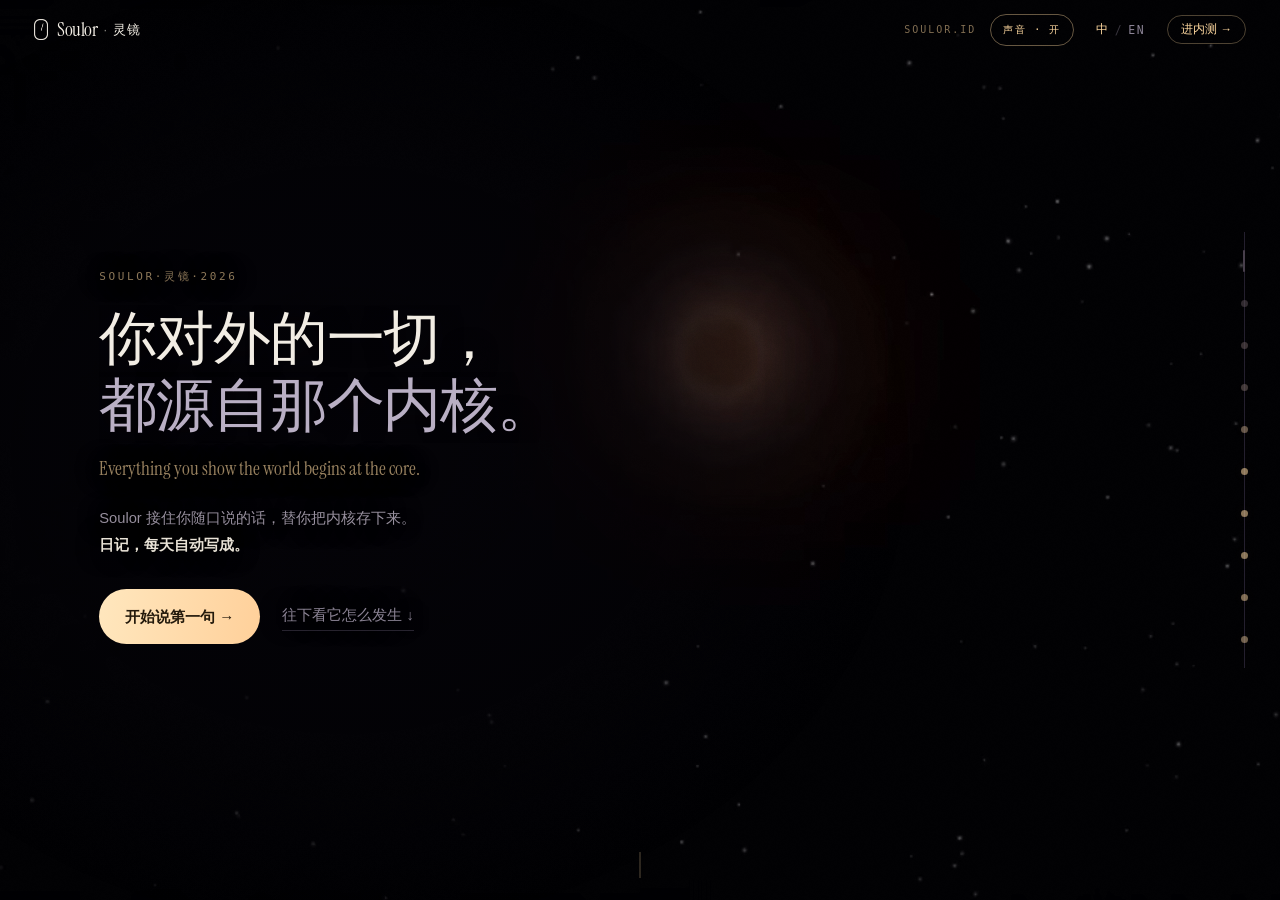
==== commit b8243c7e: "site: 标题去掉内部代号「一夜」 Trev：「把一夜拿走」。「一夜」是这部片子的内部代号，它升为正式站根路径之后， 代号不该再出现在对外的任何地方。  只有 <title> 挂着它（页面正文、og" ====
--- a/next/index.html
+++ b/next/index.html
@@ -1,7 +1,7 @@
 <!doctype html>
 <html lang="zh-CN">
 <meta charset="utf-8">
-<title>Soulor·灵镜 — 一夜</title>
+<title>Soulor·灵镜</title>
 <!-- 2026-08-02：这一版已经搬到正式站根路径（Trev 拍板「直接上正式官网」）。
      这里只留一个跳转：/next/ 这个预览链接在聊天记录、二维码、别人转发里到处都是，
      直接 404 会把它们全变成死链；而**留一份内容副本更糟**——本仓库已经因为
